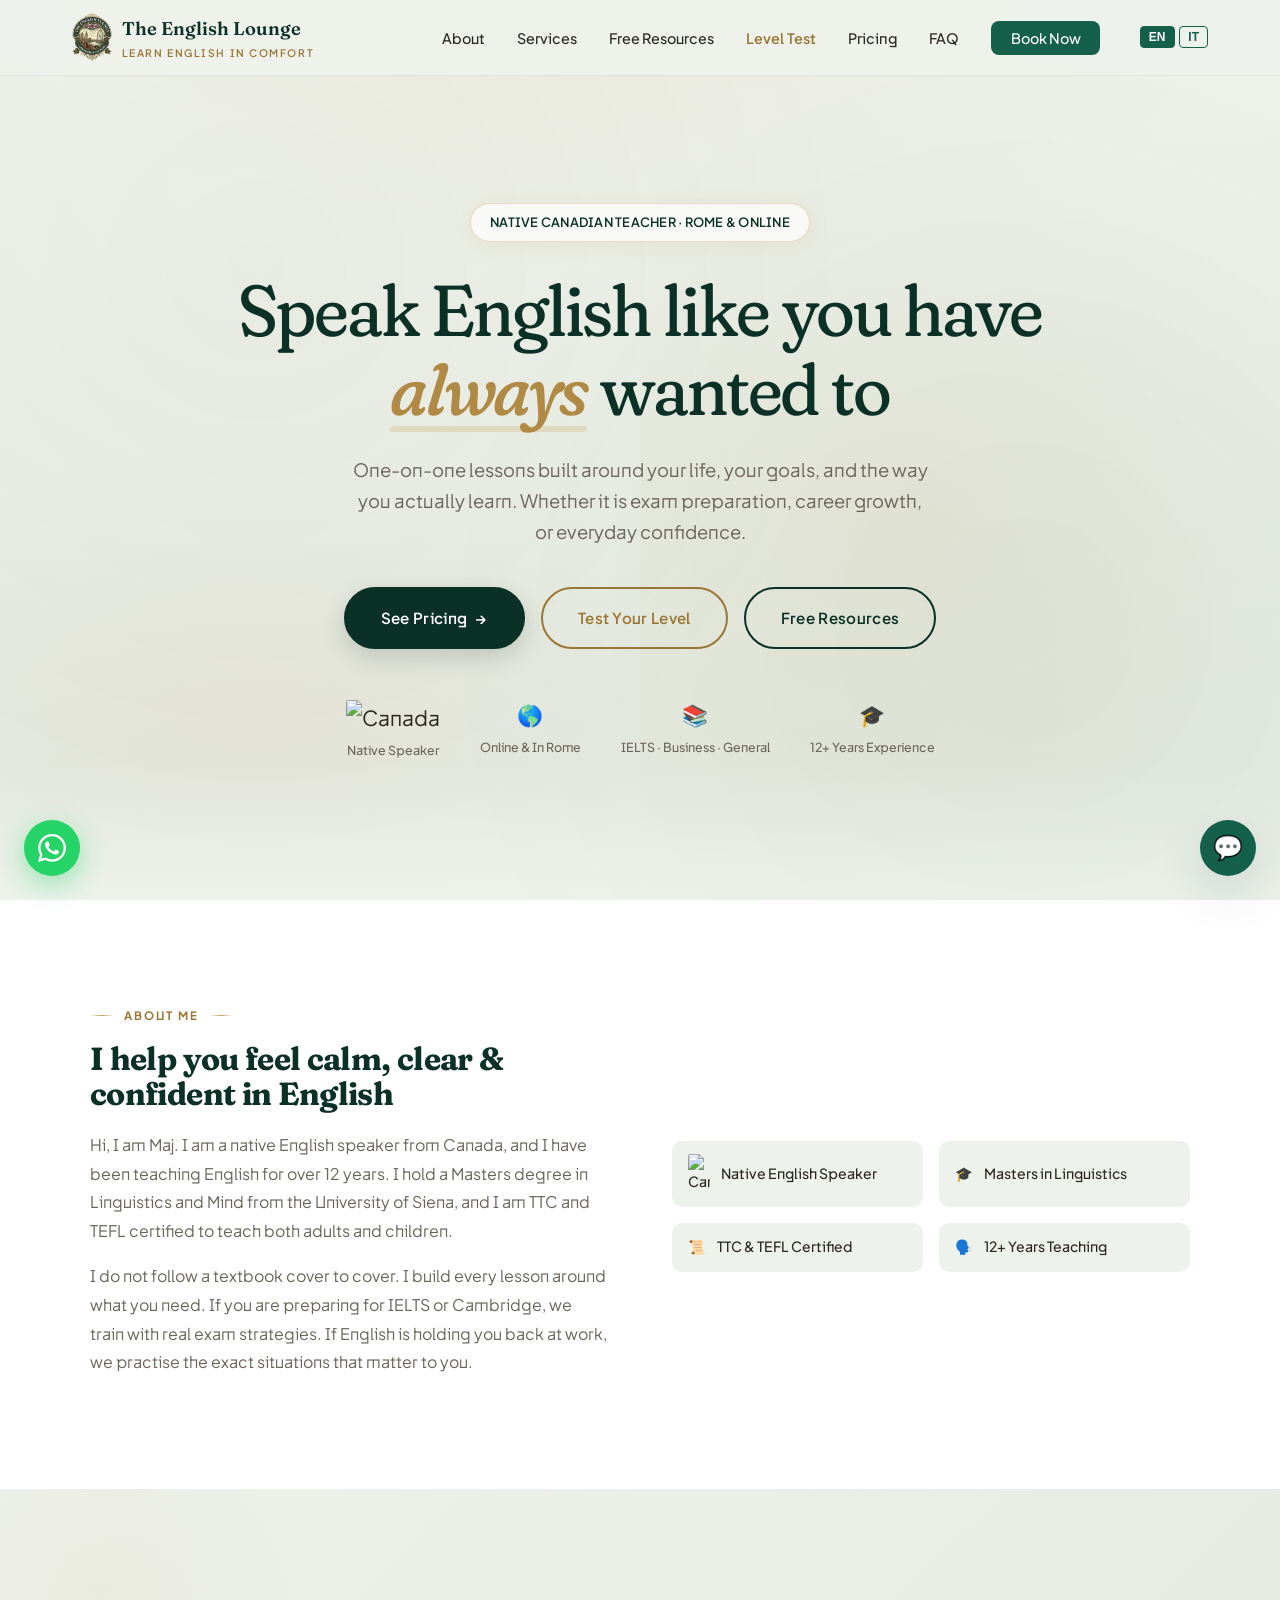
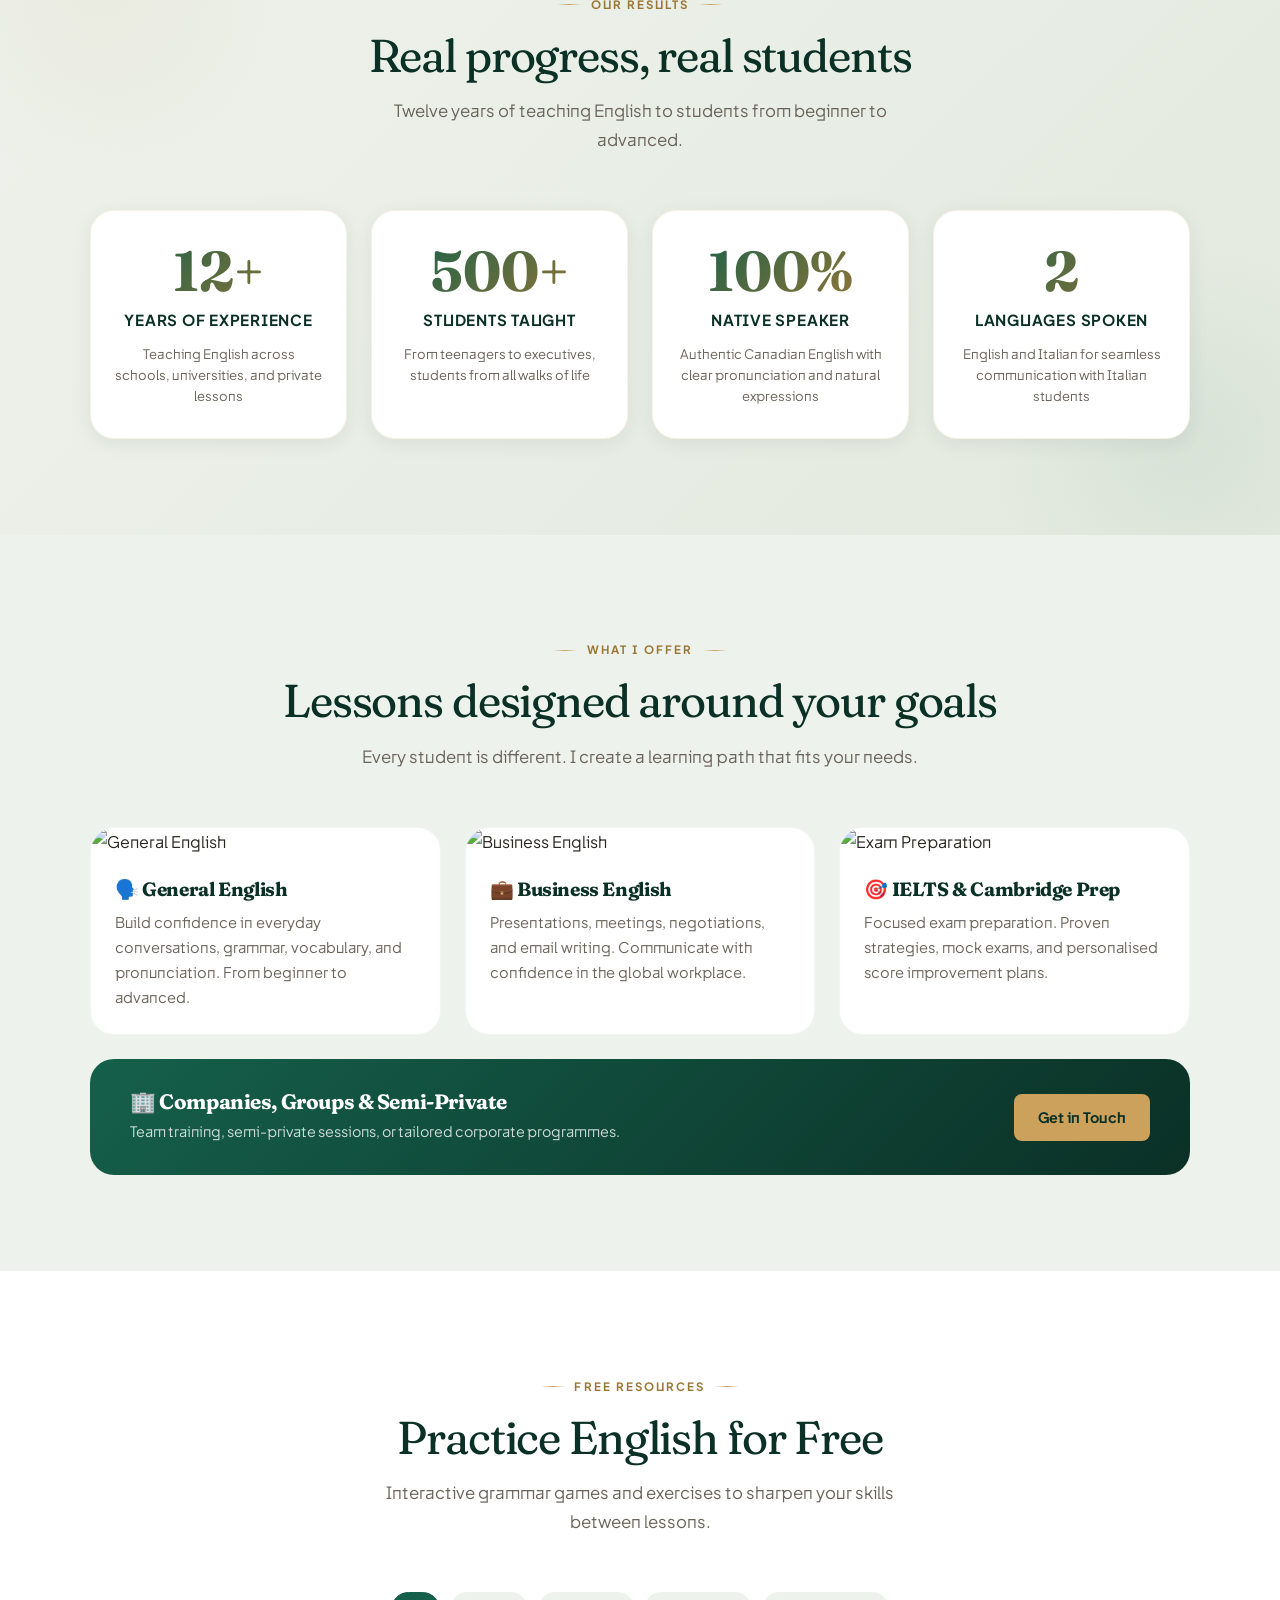
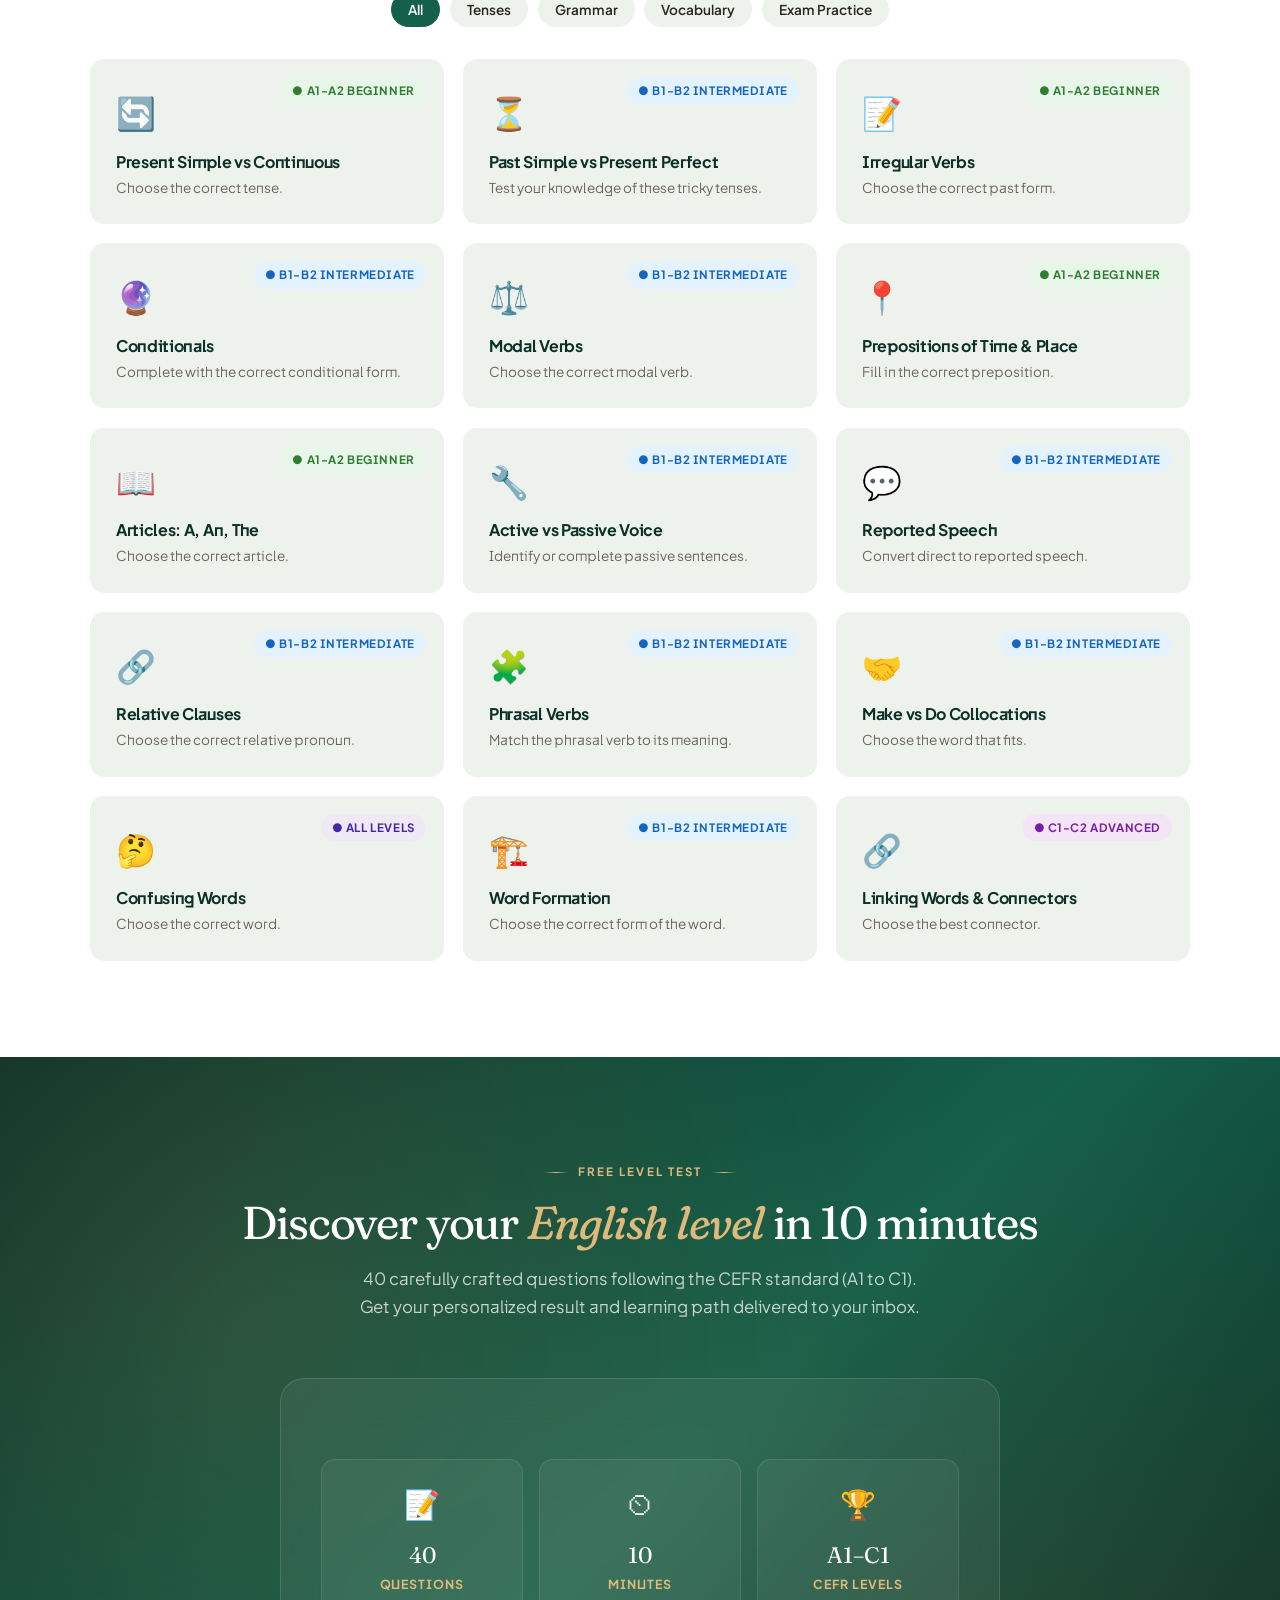
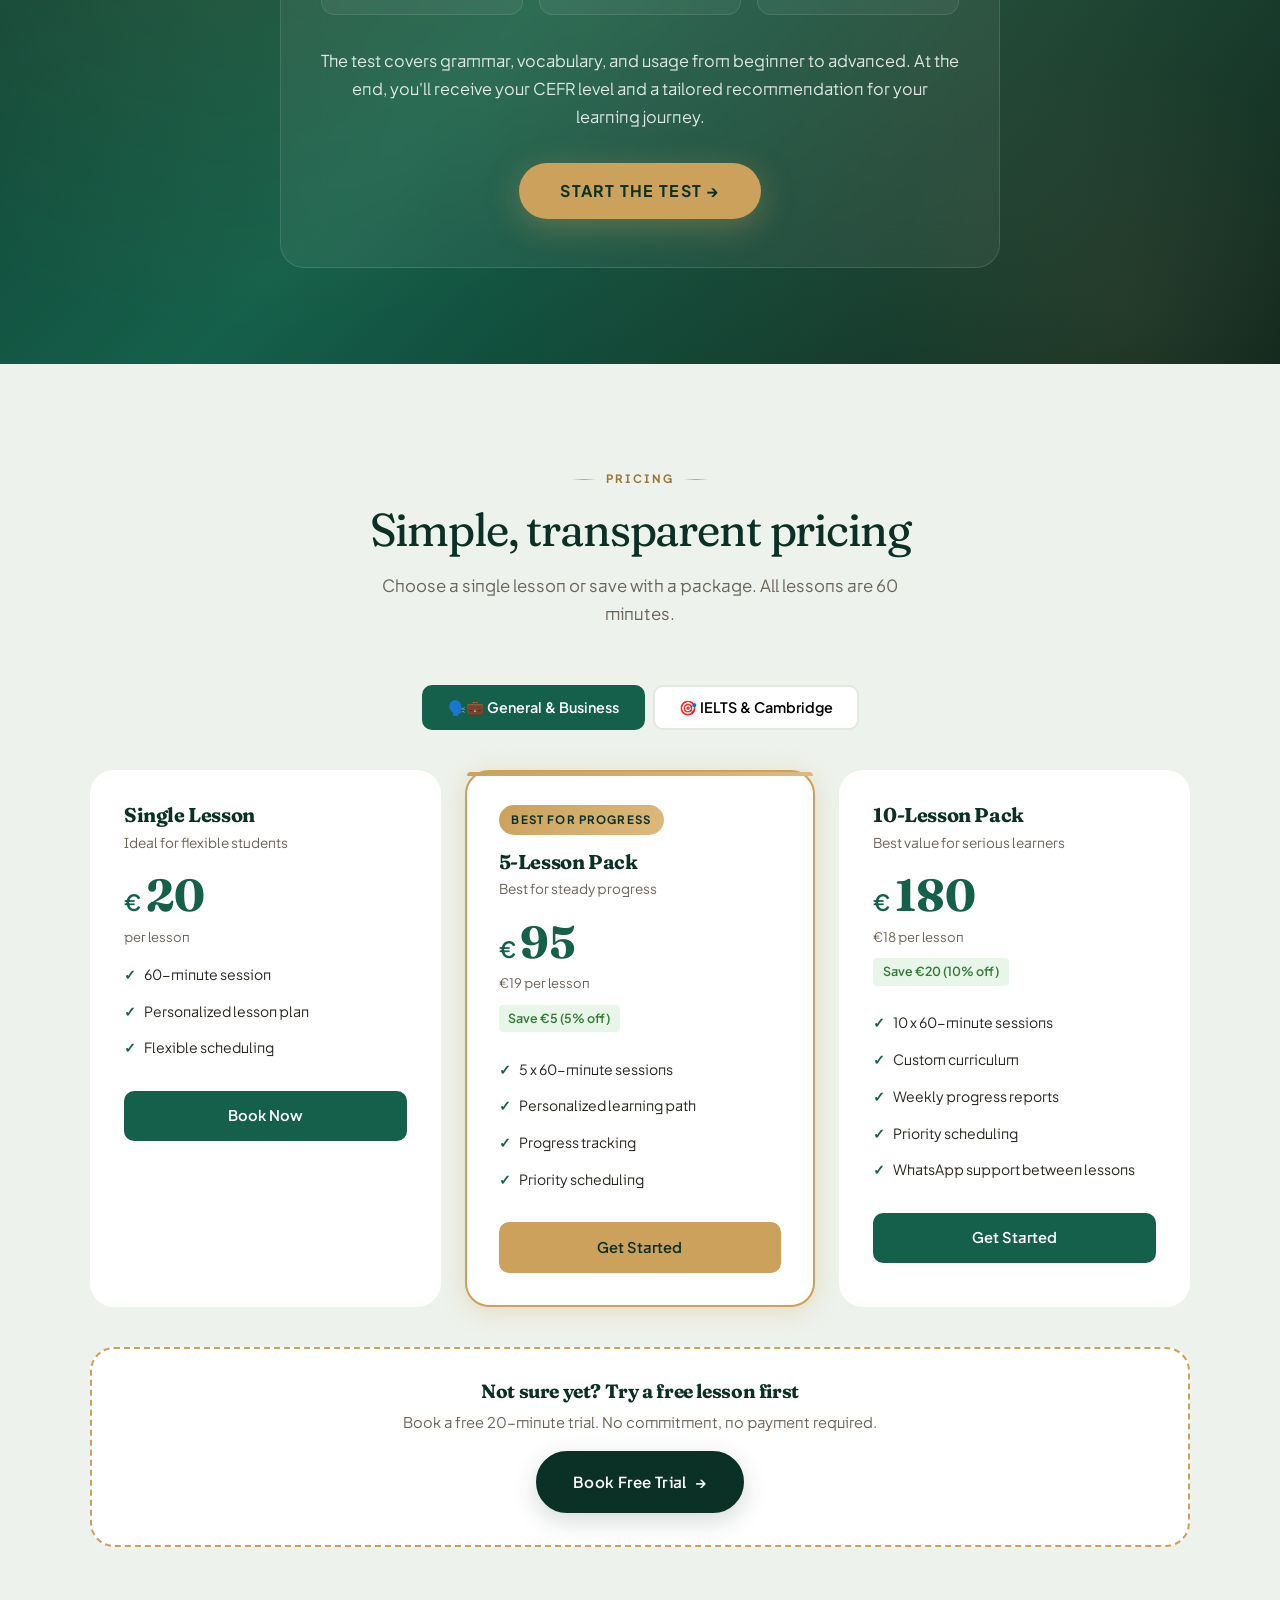
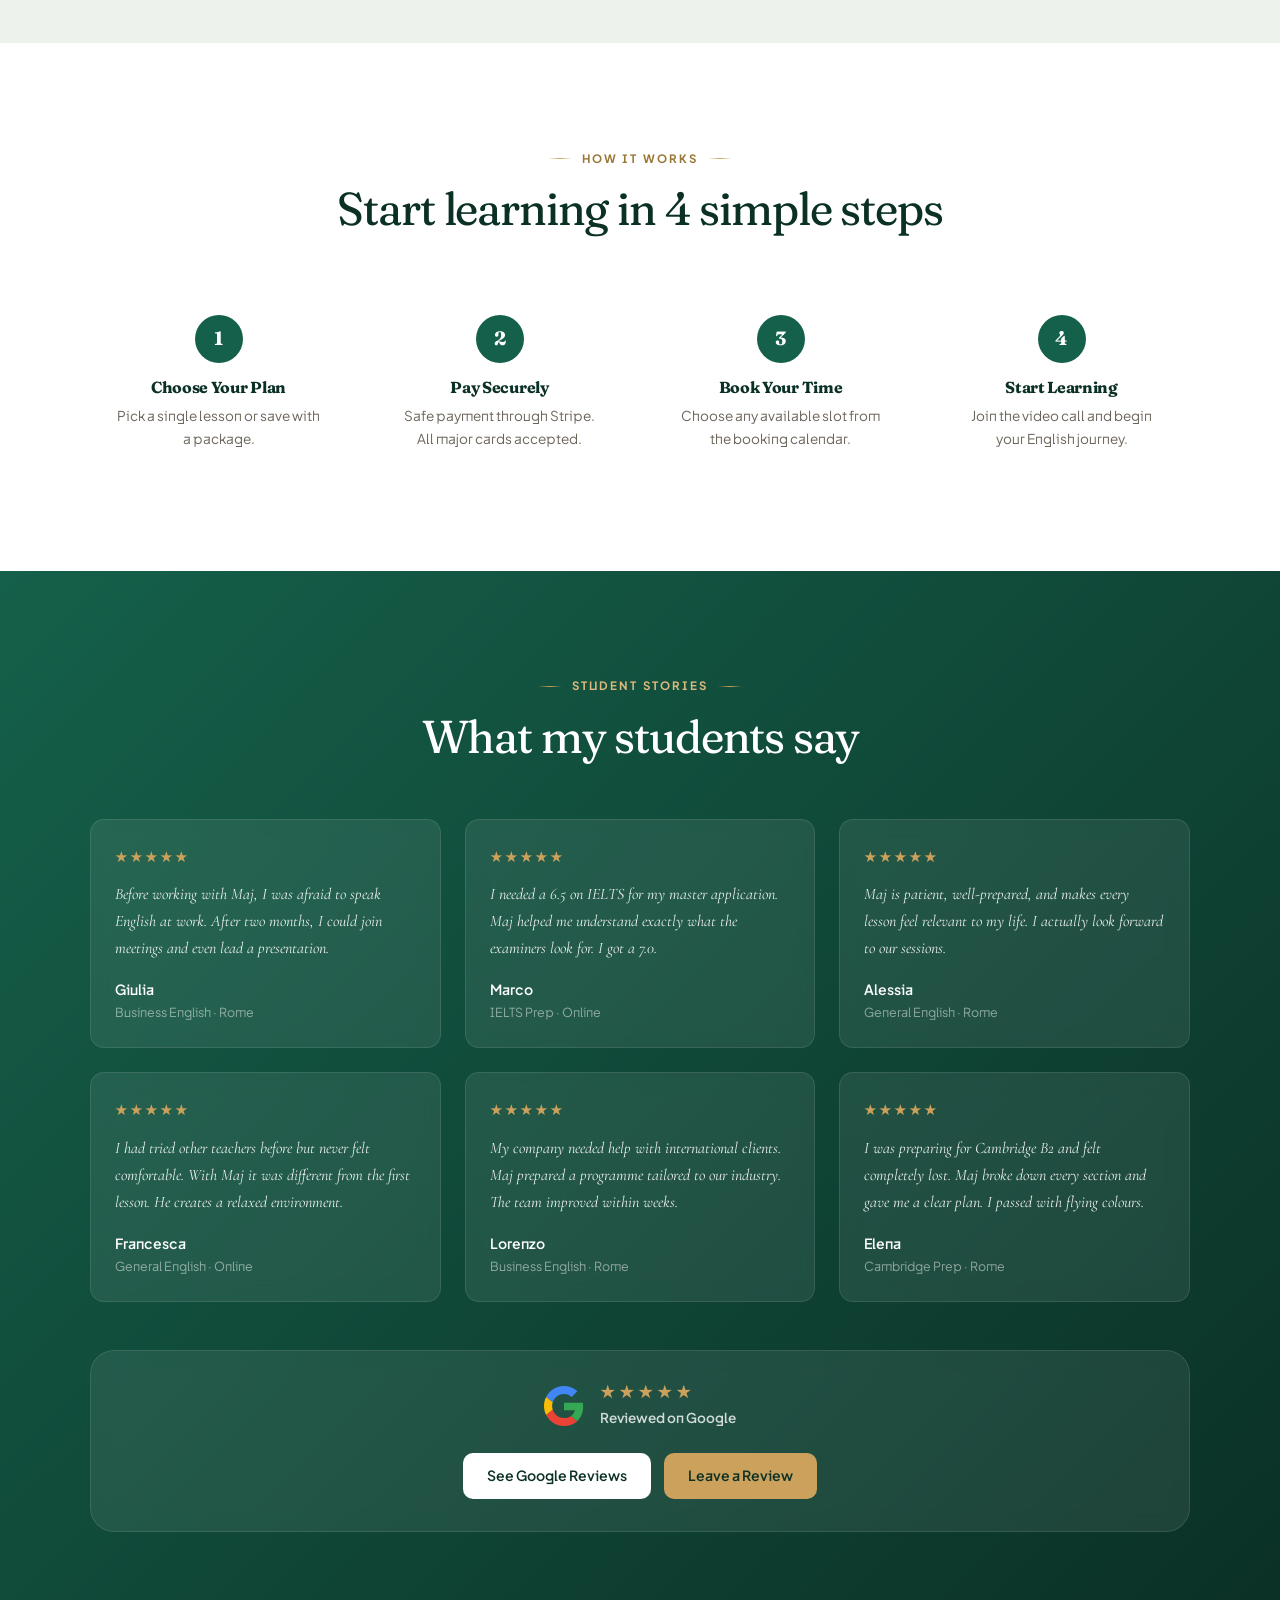
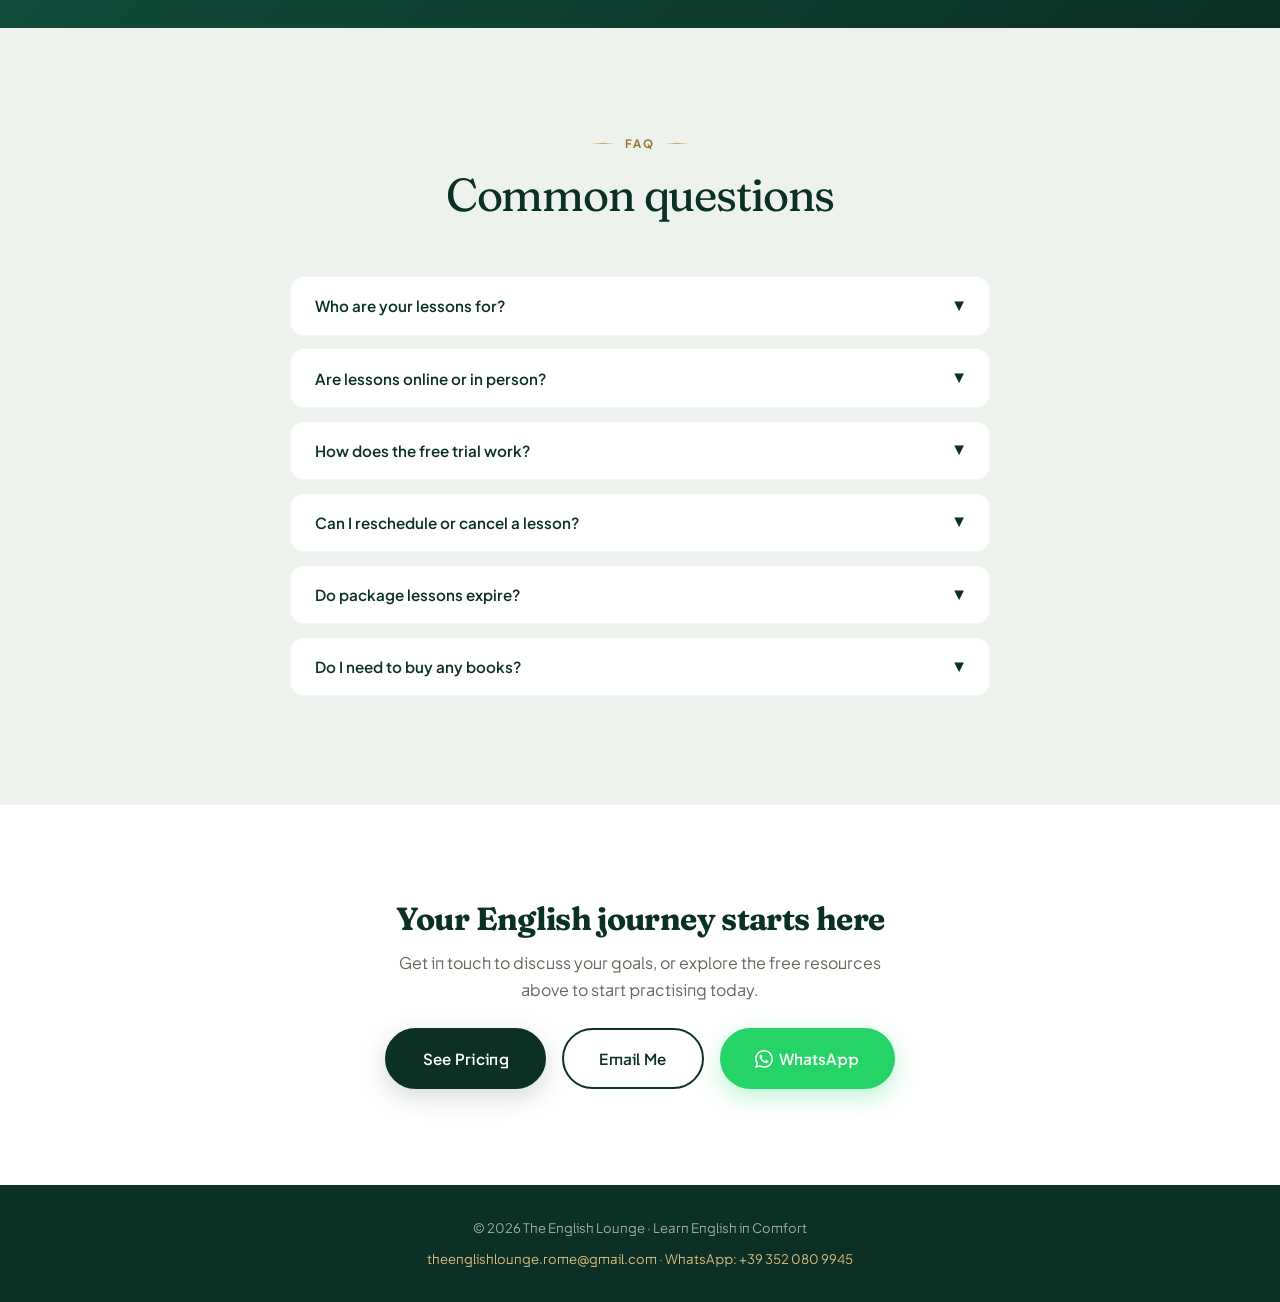
==== index.html @ d208bd77 "Apply soft sage backgrounds; remove palette preview Set page/section background neutrals to a pale e" ====
<!DOCTYPE html>
<html lang="en">
<head>
    <meta charset="UTF-8">
    <meta name="viewport" content="width=device-width, initial-scale=1.0">
    <title>The English Lounge | Learn English in Comfort</title>
    <meta name="description" content="Private English lessons in Rome & Online. Native Canadian teacher with 12+ years experience. General English, Business English, IELTS & Cambridge preparation.">
    <link rel="icon" type="image/png" sizes="32x32" href="favicon.png">
    <link rel="icon" type="image/x-icon" href="favicon.ico">
    <link rel="apple-touch-icon" sizes="180x180" href="favicon-180.png">
    <link href="https://fonts.googleapis.com/css2?family=Fraunces:ital,opsz,wght,SOFT,WONK@0,9..144,300..900,0..100,0..1;1,9..144,300..900,0..100,0..1&family=Plus+Jakarta+Sans:wght@300;400;500;600;700;800&family=Cormorant+Garamond:ital,wght@0,400;0,500;0,600;1,400;1,500&display=swap" rel="stylesheet">
    <style>
        :root {
            /* Primary: Modern Emerald Green */
            --forest: #15604A;
            --forest-deep: #0B3026;
            --forest-light: #1F7D60;
            --forest-shadow: #06231B;

            /* Accent: Warm Sand / Champagne Gold */
            --gold: #CBA15B;
            --gold-light: #DDBA7C;
            --gold-dark: #9A7635;
            --gold-rich: #B08A45;

            /* Secondary accent: Warm clay for soft highlights */
            --terra: #C2683F;
            --terra-deep: #A0512F;

            /* Soft sage backgrounds (pale eucalyptus, ties into emerald brand) */
            --cream: #EEF2EC;
            --cream-dark: #E3E9DF;
            --cream-rich: #CDD6C6;
            --paper-shadow: #15604A0F;

            /* Text colors */
            --text: #2A2620;
            --text-light: #6B645A;
            --text-muted: #948A7E;
            --white: #FFFFFF;
            --ink: #14110D;

            /* Refined shadows tuned for navy + wine */
            --shadow: 0 4px 20px rgba(11,48,38,0.07);
            --shadow-lg: 0 16px 48px rgba(11,48,38,0.13);
            --shadow-xl: 0 24px 64px rgba(11,48,38,0.20);
            --shadow-gold: 0 4px 24px rgba(203,161,91,0.30);
            --shadow-terra: 0 4px 24px rgba(194,104,63,0.22);

            /* Geometry */
            --radius-sm: 6px;
            --radius: 14px;
            --radius-lg: 24px;
            --radius-xl: 36px;
            --transition: all 0.35s cubic-bezier(0.4, 0, 0.2, 1);
            --transition-slow: all 0.65s cubic-bezier(0.4, 0, 0.2, 1);

            /* Fonts */
            --font-display: 'Fraunces', 'Cormorant Garamond', Georgia, serif;
            --font-body: 'Plus Jakarta Sans', -apple-system, sans-serif;
            --font-accent: 'Cormorant Garamond', Georgia, serif;
        }

        * { margin: 0; padding: 0; box-sizing: border-box; }
        html { scroll-behavior: smooth; }
        body {
            font-family: var(--font-body);
            color: var(--text);
            background: var(--cream);
            line-height: 1.7;
            overflow-x: hidden;
            font-feature-settings: "ss01" on, "ss02" on, "cv11" on;
        }
        h1, h2, h3, h4 {
            font-family: var(--font-display);
            color: var(--forest-deep);
            line-height: 1.1;
            font-variation-settings: "SOFT" 50, "WONK" 0;
            letter-spacing: -0.02em;
        }
        h1 { font-variation-settings: "SOFT" 100, "WONK" 1; }

        /* Subtle paper texture overlay for depth */
        body::before {
            content: ''; position: fixed; inset: 0; pointer-events: none; z-index: 1;
            background-image:
                radial-gradient(circle at 20% 30%, rgba(203,161,91,0.04) 0%, transparent 50%),
                radial-gradient(circle at 80% 70%, rgba(21,96,74,0.03) 0%, transparent 50%);
            mix-blend-mode: multiply;
        }

        /* ===== LANGUAGE SYSTEM ===== */
        /* Default: hide all Italian */
        [data-it] { display: none !important; }
        /* Italian mode: hide English, show Italian */
        body.lang-it [data-en] { display: none !important; }
        body.lang-it span[data-it] { display: inline !important; }
        body.lang-it div[data-it],
        body.lang-it p[data-it],
        body.lang-it h1[data-it],
        body.lang-it h2[data-it],
        body.lang-it h3[data-it],
        body.lang-it h4[data-it],
        body.lang-it li[data-it],
        body.lang-it blockquote[data-it] { display: block !important; }
        body.lang-it a[data-it],
        body.lang-it button[data-it] { display: inline-flex !important; }

        /* ===== NAVBAR ===== */
        .navbar {
            position: fixed; top: 0; width: 100%; z-index: 1000;
            background: rgba(238,242,236,0.92);
            backdrop-filter: blur(20px); -webkit-backdrop-filter: blur(20px);
            border-bottom: 1px solid rgba(21,96,74,0.08);
            transition: var(--transition);
        }
        .navbar.scrolled { box-shadow: 0 2px 20px rgba(0,0,0,0.06); }
        .nav-inner {
            max-width: 1200px; margin: 0 auto; padding: 0.8rem 2rem;
            display: flex; align-items: center; justify-content: space-between;
        }
        .nav-brand { display: flex; align-items: center; gap: 0.6rem; text-decoration: none; }
        .nav-brand img { height: 48px; width: auto; border-radius: 8px; }
        .nav-brand-text {
            font-family: var(--font-display); font-size: 1.15rem;
            font-weight: 600; color: var(--forest-deep);
        }
        .nav-brand-tagline {
            font-size: 0.65rem; color: var(--gold-dark);
            text-transform: uppercase; letter-spacing: 0.15em; font-weight: 600;
        }
        .nav-links { display: flex; gap: 2rem; list-style: none; align-items: center; }
        .nav-links a {
            text-decoration: none; color: var(--text); font-size: 0.9rem;
            font-weight: 500; transition: var(--transition); position: relative;
        }
        .nav-links a::after {
            content: ''; position: absolute; bottom: -4px; left: 0;
            width: 0; height: 2px; background: var(--gold); transition: var(--transition);
        }
        .nav-links a:hover::after { width: 100%; }
        .nav-links a:hover { color: var(--forest); }
        .nav-cta {
            background: var(--forest) !important; color: var(--white) !important;
            padding: 0.5rem 1.2rem; border-radius: 8px; font-weight: 600;
        }
        .nav-cta:hover { background: var(--forest-deep) !important; transform: translateY(-1px); }
        .nav-cta::after { display: none !important; }
        .lang-switch { display: flex; gap: 0.3rem; margin-left: 0.5rem; }
        .lang-btn {
            background: none; border: 1.5px solid var(--forest); color: var(--forest);
            padding: 0.2rem 0.5rem; border-radius: 4px; font-size: 0.75rem;
            font-weight: 600; cursor: pointer; transition: var(--transition);
        }
        .lang-btn.active { background: var(--forest); color: var(--white); }
        .hamburger {
            display: none; flex-direction: column; gap: 5px;
            cursor: pointer; background: none; border: none; padding: 5px;
        }
        .hamburger span { width: 24px; height: 2px; background: var(--forest-deep); transition: var(--transition); }

        /* ===== HERO ===== */
        .hero {
            min-height: 100vh; display: flex; align-items: center; justify-content: center;
            text-align: center; padding: 8rem 2rem 4rem; position: relative;
            background:
                radial-gradient(ellipse 80% 50% at 50% 0%, rgba(203,161,91,0.08), transparent 60%),
                radial-gradient(ellipse 60% 40% at 20% 80%, rgba(194,104,63,0.06), transparent 60%),
                linear-gradient(180deg, var(--cream) 0%, var(--cream-dark) 100%);
            overflow: hidden;
        }
        .hero::before {
            content: ''; position: absolute; top: -10%; right: -20%; width: 70%; height: 140%;
            background:
                radial-gradient(circle at 30% 50%, rgba(203,161,91,0.10) 0%, transparent 50%);
            pointer-events: none;
            animation: floatSlow 20s ease-in-out infinite;
        }
        .hero::after {
            content: ''; position: absolute; bottom: -2px; left: 0; right: 0; height: 140px;
            background: linear-gradient(to bottom, transparent, var(--cream));
            pointer-events: none;
        }
        @keyframes floatSlow {
            0%, 100% { transform: translate(0, 0) scale(1); }
            50% { transform: translate(-2%, 3%) scale(1.05); }
        }
        .hero-content { max-width: 880px; position: relative; z-index: 2; }
        .hero-badge {
            display: inline-flex; align-items: center; gap: 0.5rem;
            background: rgba(255,255,255,0.7);
            backdrop-filter: blur(10px); -webkit-backdrop-filter: blur(10px);
            border: 1px solid rgba(203,161,91,0.35);
            padding: 0.5rem 1.2rem; border-radius: 50px; font-size: 0.8rem;
            font-weight: 600; color: var(--forest-deep); margin-bottom: 1.8rem;
            letter-spacing: 0.02em; text-transform: uppercase;
            box-shadow: 0 4px 20px rgba(203,161,91,0.12);
            animation: fadeInDown 0.8s ease-out 0.1s both;
        }
        .hero h1 {
            font-size: clamp(2.4rem, 6vw, 4.5rem);
            margin-bottom: 1.5rem;
            font-weight: 400;
            letter-spacing: -0.03em;
            animation: fadeInUp 0.8s ease-out 0.2s both;
        }
        .hero h1 em {
            color: var(--gold-rich); font-style: italic;
            font-variation-settings: "SOFT" 100, "WONK" 1;
            font-weight: 500;
            position: relative; display: inline-block;
        }
        .hero h1 em::after {
            content: ''; position: absolute; bottom: -2px; left: 0; right: 0; height: 6px;
            background: rgba(203,161,91,0.25); border-radius: 4px; z-index: -1;
            transform: skewX(-12deg);
        }
        .hero p {
            font-size: 1.15rem; color: var(--text-light); max-width: 580px;
            margin: 0 auto 2.5rem; line-height: 1.7; font-weight: 400;
            animation: fadeInUp 0.8s ease-out 0.3s both;
        }
        .hero-buttons {
            display: flex; gap: 1rem; justify-content: center; flex-wrap: wrap;
            animation: fadeInUp 0.8s ease-out 0.4s both;
        }
        .btn-primary {
            background: var(--forest-deep); color: var(--white);
            padding: 1rem 2.2rem; border-radius: 50px;
            text-decoration: none; font-weight: 600;
            font-size: 0.95rem; transition: var(--transition);
            display: inline-flex; align-items: center; gap: 0.5rem;
            border: 2px solid var(--forest-deep);
            box-shadow: 0 8px 24px rgba(11,48,38,0.18);
            letter-spacing: 0.02em;
        }
        .btn-primary:hover {
            background: var(--forest); border-color: var(--forest);
            transform: translateY(-3px); box-shadow: 0 14px 36px rgba(11,48,38,0.28);
        }
        .btn-secondary {
            background: transparent; color: var(--forest-deep);
            padding: 1rem 2.2rem; border-radius: 50px;
            text-decoration: none; font-weight: 600;
            font-size: 0.95rem; border: 2px solid var(--forest-deep);
            transition: var(--transition);
            letter-spacing: 0.02em;
        }
        .btn-secondary:hover {
            background: var(--forest-deep); color: var(--white);
            transform: translateY(-3px);
        }
        .btn-whatsapp {
            background: #25D366; color: var(--white);
            padding: 1rem 2.2rem; border-radius: 50px;
            text-decoration: none; font-weight: 600;
            font-size: 0.95rem; transition: var(--transition);
            display: inline-flex; align-items: center; gap: 0.4rem;
            box-shadow: 0 8px 24px rgba(37,211,102,0.3);
        }
        .btn-whatsapp:hover { background: #1FA855; transform: translateY(-3px); }
        .wa-fab {
            position: fixed; bottom: 1.5rem; left: 1.5rem; width: 56px; height: 56px;
            background: #25D366; color: white; border-radius: 50%; border: none;
            font-size: 1.6rem; cursor: pointer; z-index: 999;
            box-shadow: 0 8px 28px rgba(37,211,102,0.45);
            display: flex; align-items: center; justify-content: center;
            transition: var(--transition); text-decoration: none;
        }
        .wa-fab:hover { background: #1FA855; transform: scale(1.08); }
        .btn-secondary:hover { background: var(--forest); color: var(--white); transform: translateY(-2px); }
        .hero-stats {
            display: flex; justify-content: center; gap: 2.5rem; margin-top: 3rem;
            animation: fadeInUp 0.8s ease-out 0.5s both;
        }
        .hero-stat { text-align: center; }
        .hero-stat-icon { font-size: 1.3rem; margin-bottom: 0.3rem; }
        .hero-stat-label { font-size: 0.78rem; color: var(--text-light); font-weight: 500; }

        /* ===== SECTIONS ===== */
        section { padding: 6rem 2rem; position: relative; }
        .section-inner { max-width: 1100px; margin: 0 auto; position: relative; z-index: 2; }
        .section-header { text-align: center; margin-bottom: 3.5rem; }
        .section-header h2 {
            font-size: clamp(2rem, 3.6vw, 3rem); margin-bottom: 1rem;
            font-weight: 400; letter-spacing: -0.025em;
        }
        .section-header p {
            color: var(--text-light); font-size: 1.05rem; max-width: 580px; margin: 0 auto;
            line-height: 1.7;
        }
        .section-label {
            display: inline-flex; align-items: center; gap: 0.6rem;
            font-size: 0.72rem; text-transform: uppercase;
            letter-spacing: 0.18em; color: var(--gold-dark); font-weight: 700;
            margin-bottom: 1rem;
        }
        .section-label::before, .section-label::after {
            content: ''; width: 24px; height: 1px;
            background: linear-gradient(90deg, transparent, var(--gold), transparent);
        }
        .section-header h2 em {
            color: var(--gold-rich); font-style: italic;
            font-variation-settings: "SOFT" 100, "WONK" 1;
        }

        /* ===== ABOUT ===== */
        .about { background: var(--white); }
        .about-grid { display: grid; grid-template-columns: 1fr 1fr; gap: 4rem; align-items: center; }
        .about-text h2 { font-size: 2rem; margin-bottom: 1.2rem; }
        .about-text p { margin-bottom: 1rem; color: var(--text-light); line-height: 1.8; }
        .about-credentials { display: grid; grid-template-columns: 1fr 1fr; gap: 1rem; margin-top: 1.5rem; }
        .credential {
            display: flex; align-items: center; gap: 0.7rem;
            padding: 0.8rem 1rem; background: var(--cream); border-radius: 10px;
            font-size: 0.88rem; font-weight: 500;
        }

        /* ===== RESULTS ===== */
        .results { background: linear-gradient(135deg, var(--cream) 0%, var(--cream-dark) 100%); position: relative; overflow: hidden; }
        .results::before {
            content: ''; position: absolute; top: -100px; left: -100px;
            width: 400px; height: 400px; border-radius: 50%;
            background: radial-gradient(circle, rgba(203,161,91,0.08) 0%, transparent 70%);
            pointer-events: none;
        }
        .results::after {
            content: ''; position: absolute; bottom: -100px; right: -100px;
            width: 400px; height: 400px; border-radius: 50%;
            background: radial-gradient(circle, rgba(21,96,74,0.06) 0%, transparent 70%);
            pointer-events: none;
        }
        .results-grid {
            display: grid; grid-template-columns: repeat(4, 1fr); gap: 1.5rem;
            position: relative; z-index: 2;
        }
        .result-card {
            background: var(--white); padding: 2rem 1.5rem; border-radius: var(--radius-lg);
            text-align: center; box-shadow: var(--shadow); transition: var(--transition);
            border: 1px solid rgba(203,161,91,0.15); position: relative; overflow: hidden;
        }
        .result-card:hover {
            transform: translateY(-6px); box-shadow: var(--shadow-lg);
            border-color: var(--gold);
        }
        .result-card::before {
            content: ''; position: absolute; top: 0; left: 0; right: 0; height: 3px;
            background: linear-gradient(90deg, var(--gold), var(--forest));
            transform: scaleX(0); transition: var(--transition); transform-origin: left;
        }
        .result-card:hover::before { transform: scaleX(1); }
        .result-number {
            font-family: var(--font-display); font-size: 3.5rem; font-weight: 700;
            color: var(--forest); line-height: 1; margin-bottom: 0.5rem;
            background: linear-gradient(135deg, var(--forest) 0%, var(--gold-dark) 100%);
            -webkit-background-clip: text; background-clip: text;
            -webkit-text-fill-color: transparent;
        }
        .result-label {
            font-size: 0.95rem; font-weight: 700; color: var(--forest-deep);
            margin-bottom: 0.6rem; text-transform: uppercase; letter-spacing: 0.05em;
        }
        .result-desc {
            font-size: 0.82rem; color: var(--text-light); line-height: 1.6;
        }

        /* ===== SERVICES ===== */
        .services { background: var(--cream); }
        .services-grid { display: grid; grid-template-columns: repeat(3, 1fr); gap: 1.5rem; }
        .service-card {
            background: var(--white); border-radius: var(--radius-lg); overflow: hidden;
            transition: var(--transition); border: 1px solid rgba(21,96,74,0.06);
        }
        .service-card:hover { transform: translateY(-4px); box-shadow: var(--shadow-lg); }
        .service-img { width: 100%; height: 180px; object-fit: cover; }
        .service-body { padding: 1.5rem; }
        .service-body h3 { font-size: 1.2rem; margin-bottom: 0.6rem; }
        .service-body p { color: var(--text-light); font-size: 0.92rem; line-height: 1.7; }
        .corporate-banner {
            margin-top: 1.5rem;
            background: linear-gradient(135deg, var(--forest) 0%, var(--forest-deep) 100%);
            border-radius: var(--radius-lg); padding: 2rem 2.5rem; color: var(--white);
            display: flex; align-items: center; justify-content: space-between; gap: 2rem;
        }
        .corporate-banner h3 { color: var(--white); font-size: 1.3rem; margin-bottom: 0.3rem; }
        .corporate-banner p { color: rgba(255,255,255,0.8); font-size: 0.9rem; }
        .btn-gold {
            background: var(--gold); color: var(--forest-deep); padding: 0.7rem 1.5rem;
            border-radius: 8px; text-decoration: none; font-weight: 700;
            font-size: 0.9rem; white-space: nowrap; transition: var(--transition);
        }
        .btn-gold:hover { background: var(--gold-light); transform: translateY(-2px); }

        /* ===== FREE RESOURCES ===== */
        .resources { background: var(--white); }
        .resources-categories { display: flex; flex-wrap: wrap; gap: 0.6rem; justify-content: center; margin-bottom: 2rem; }
        .cat-btn {
            background: var(--cream); border: 1.5px solid transparent; padding: 0.5rem 1rem;
            border-radius: 50px; font-size: 0.85rem; font-weight: 600; cursor: pointer;
            transition: var(--transition); color: var(--text); font-family: var(--font-body);
        }
        .cat-btn.active, .cat-btn:hover { background: var(--forest); color: var(--white); border-color: var(--forest); }
        .games-grid { display: grid; grid-template-columns: repeat(auto-fill, minmax(280px, 1fr)); gap: 1.2rem; }
        .game-card {
            background: var(--cream); border-radius: var(--radius); padding: 1.5rem;
            cursor: pointer; transition: var(--transition); border: 2px solid transparent;
            position: relative; overflow: hidden;
        }
        .game-card:hover { border-color: var(--gold); transform: translateY(-3px); box-shadow: var(--shadow-gold); }
        .game-card-level {
            position: absolute; top: 1rem; right: 1rem; font-size: 0.72rem;
            font-weight: 700; text-transform: uppercase; letter-spacing: 0.05em;
            padding: 0.25rem 0.7rem; border-radius: 50px;
            display: flex; align-items: center; gap: 0.3rem;
        }
        .level-a1a2 { background: #E8F5E9; color: #2E7D32; }
        .level-b1b2 { background: #E3F2FD; color: #1565C0; }
        .level-c1c2 { background: #F3E5F5; color: #7B1FA2; }
        .level-all { background: #EEE9F5; color: #4527A0; }
        .game-card-icon { font-size: 2rem; margin-bottom: 0.8rem; }
        .game-card h4 {
            font-family: var(--font-body); font-size: 1rem;
            font-weight: 700; margin-bottom: 0.4rem; color: var(--forest-deep);
        }
        .game-card p { font-size: 0.85rem; color: var(--text-light); line-height: 1.6; }

        /* Game Modal */
        .game-modal-overlay {
            display: none; position: fixed; inset: 0; background: rgba(0,0,0,0.6);
            z-index: 2000; justify-content: center; align-items: center; padding: 1rem;
            backdrop-filter: blur(4px);
        }
        .game-modal-overlay.active { display: flex; }
        .game-modal {
            background: var(--white); border-radius: var(--radius-lg); width: 100%;
            max-width: 650px; max-height: 90vh; overflow-y: auto; padding: 2rem;
            position: relative; animation: modalIn 0.3s ease-out;
        }
        @keyframes modalIn {
            from { opacity: 0; transform: scale(0.95) translateY(10px); }
            to { opacity: 1; transform: scale(1) translateY(0); }
        }
        .game-modal-close {
            position: absolute; top: 1rem; right: 1rem; background: var(--cream);
            border: none; width: 36px; height: 36px; border-radius: 50%;
            font-size: 1.2rem; cursor: pointer; display: flex;
            align-items: center; justify-content: center;
        }
        .game-modal h3 { font-size: 1.4rem; margin-bottom: 0.5rem; }
        .game-instructions {
            color: var(--text-light); font-size: 0.9rem; margin-bottom: 1.5rem;
            padding-bottom: 1rem; border-bottom: 1px solid var(--cream-dark);
        }
        .game-question { background: var(--cream); border-radius: var(--radius); padding: 1.5rem; margin-bottom: 1rem; }
        .game-question p { font-size: 1.05rem; font-weight: 600; margin-bottom: 1rem; color: var(--forest-deep); }
        .game-options { display: grid; grid-template-columns: 1fr 1fr; gap: 0.6rem; }
        .game-option {
            background: var(--white); border: 2px solid var(--cream-dark); padding: 0.7rem 1rem;
            border-radius: 8px; cursor: pointer; font-size: 0.92rem; font-weight: 500;
            transition: var(--transition); text-align: center; font-family: var(--font-body);
        }
        .game-option:hover { border-color: var(--gold); }
        .game-option.correct { background: #E8F5E9; border-color: #4CAF50; color: #2E7D32; }
        .game-option.wrong { background: #FFEBEE; border-color: #EF5350; color: #C62828; }
        .game-score { text-align: center; padding: 2rem; }
        .game-score .score-number { font-size: 3rem; font-weight: 700; color: var(--forest); font-family: var(--font-display); }
        .game-btn {
            background: var(--forest); color: var(--white); border: none; padding: 0.7rem 1.5rem;
            border-radius: 8px; font-weight: 600; cursor: pointer; font-size: 0.9rem;
            transition: var(--transition); font-family: var(--font-body); margin-top: 1rem;
        }
        .game-btn:hover { background: var(--forest-deep); }
        .game-progress { display: flex; gap: 4px; margin-bottom: 1.5rem; }
        .game-progress-dot { flex: 1; height: 4px; border-radius: 2px; background: var(--cream-dark); transition: var(--transition); }
        .game-progress-dot.done { background: var(--forest); }
        .game-progress-dot.current { background: var(--gold); }

        /* ===== ENTRY TEST (LEVEL ASSESSMENT) ===== */
        .entry-test {
            background: linear-gradient(135deg, var(--forest-deep) 0%, var(--forest) 50%, var(--forest-shadow) 100%);
            color: var(--white);
            position: relative;
            overflow: hidden;
        }
        .entry-test::before {
            content: ''; position: absolute; inset: 0; pointer-events: none;
            background:
                radial-gradient(circle at 20% 30%, rgba(203,161,91,0.15) 0%, transparent 50%),
                radial-gradient(circle at 80% 70%, rgba(194,104,63,0.12) 0%, transparent 50%);
        }
        .entry-test::after {
            content: ''; position: absolute; bottom: -200px; right: -100px;
            width: 500px; height: 500px; border-radius: 50%;
            background: radial-gradient(circle, rgba(203,161,91,0.08), transparent 70%);
            pointer-events: none;
        }
        .entry-test .section-label { color: var(--gold-light); }
        .entry-test .section-label::before, .entry-test .section-label::after {
            background: linear-gradient(90deg, transparent, var(--gold-light), transparent);
        }
        .entry-test .section-header h2 { color: var(--white); }
        .entry-test .section-header h2 em { color: var(--gold-light); }
        .entry-test .section-header p { color: rgba(255,255,255,0.75); }

        .test-intro-card {
            max-width: 720px; margin: 0 auto;
            background: rgba(255,255,255,0.06);
            backdrop-filter: blur(20px); -webkit-backdrop-filter: blur(20px);
            border: 1px solid rgba(255,255,255,0.12);
            border-radius: var(--radius-lg);
            padding: 3rem 2.5rem; text-align: center;
            position: relative;
        }
        .test-features {
            display: grid; grid-template-columns: repeat(3, 1fr);
            gap: 1rem; margin: 2rem 0;
        }
        .test-feature {
            padding: 1.2rem 0.8rem;
            background: rgba(255,255,255,0.05);
            border: 1px solid rgba(255,255,255,0.1);
            border-radius: var(--radius);
            transition: var(--transition);
        }
        .test-feature:hover {
            background: rgba(203,161,91,0.1);
            border-color: rgba(203,161,91,0.3);
            transform: translateY(-3px);
        }
        .test-feature-icon {
            font-size: 1.8rem; margin-bottom: 0.5rem; display: block;
        }
        .test-feature-label {
            font-size: 0.78rem; color: var(--gold-light);
            text-transform: uppercase; letter-spacing: 0.08em;
            font-weight: 700;
        }
        .test-feature-value {
            font-family: var(--font-display); font-size: 1.4rem;
            color: var(--white); margin-top: 0.2rem;
        }
        .btn-start-test {
            background: var(--gold); color: var(--forest-deep);
            padding: 1.1rem 2.6rem; border: none; border-radius: 50px;
            font-weight: 700; font-size: 1rem; cursor: pointer;
            text-transform: uppercase; letter-spacing: 0.08em;
            box-shadow: 0 8px 32px rgba(203,161,91,0.35);
            transition: var(--transition);
            font-family: var(--font-body);
        }
        .btn-start-test:hover {
            background: var(--gold-light); transform: translateY(-3px) scale(1.02);
            box-shadow: 0 12px 40px rgba(203,161,91,0.5);
        }

        /* Test Modal */
        .test-modal {
            display: none; position: fixed; inset: 0; z-index: 10000;
            background: rgba(11,48,38,0.96);
            backdrop-filter: blur(10px); -webkit-backdrop-filter: blur(10px);
            overflow-y: auto;
            animation: fadeIn 0.3s ease-out;
        }
        .test-modal.open { display: block; }
        .test-modal-inner {
            max-width: 720px; margin: 2rem auto;
            background: var(--cream);
            border-radius: var(--radius-lg);
            padding: 2.5rem;
            position: relative;
            min-height: calc(100vh - 4rem);
            display: flex; flex-direction: column;
        }
        .test-close {
            position: absolute; top: 1rem; right: 1rem;
            width: 40px; height: 40px; border-radius: 50%;
            background: var(--cream-dark); border: none; cursor: pointer;
            font-size: 1.2rem; color: var(--forest-deep);
            display: flex; align-items: center; justify-content: center;
            transition: var(--transition);
        }
        .test-close:hover { background: var(--gold); transform: rotate(90deg); }
        .test-progress {
            margin-bottom: 2rem;
        }
        .test-progress-bar {
            height: 6px; background: var(--cream-dark);
            border-radius: 3px; overflow: hidden;
        }
        .test-progress-fill {
            height: 100%;
            background: linear-gradient(90deg, var(--gold), var(--terra));
            border-radius: 3px;
            transition: width 0.4s cubic-bezier(0.4, 0, 0.2, 1);
            width: 0%;
        }
        .test-progress-text {
            display: flex; justify-content: space-between;
            font-size: 0.82rem; color: var(--text-light);
            margin-top: 0.6rem; font-weight: 600;
        }
        .test-level-indicator {
            font-family: var(--font-accent);
            color: var(--gold-dark);
            font-style: italic;
        }
        .test-question {
            flex: 1;
        }
        .test-question-text {
            font-family: var(--font-display);
            font-size: clamp(1.3rem, 2.4vw, 1.8rem);
            color: var(--forest-deep); margin-bottom: 1.8rem;
            line-height: 1.4; font-weight: 500;
            letter-spacing: -0.015em;
        }
        .test-question-text .blank {
            display: inline-block; min-width: 60px;
            border-bottom: 3px solid var(--gold);
            padding: 0 0.4rem;
        }
        .test-options {
            display: flex; flex-direction: column; gap: 0.8rem;
        }
        .test-option {
            padding: 1rem 1.4rem;
            background: var(--white);
            border: 2px solid var(--cream-dark);
            border-radius: var(--radius);
            cursor: pointer;
            transition: var(--transition);
            font-size: 1rem; color: var(--text);
            text-align: left;
            font-family: var(--font-body); font-weight: 500;
            display: flex; align-items: center; gap: 0.8rem;
        }
        .test-option .opt-letter {
            display: inline-flex; align-items: center; justify-content: center;
            width: 28px; height: 28px; border-radius: 50%;
            background: var(--cream-dark);
            color: var(--forest-deep);
            font-weight: 700; font-size: 0.85rem;
            flex-shrink: 0; transition: var(--transition);
        }
        .test-option:hover {
            border-color: var(--gold);
            transform: translateX(4px);
            box-shadow: var(--shadow);
        }
        .test-option:hover .opt-letter {
            background: var(--gold); color: var(--white);
        }
        .test-option.selected {
            border-color: var(--forest);
            background: var(--forest);
            color: var(--white);
        }
        .test-option.selected .opt-letter {
            background: var(--gold); color: var(--forest-deep);
        }

        /* Lead capture form */
        .lead-capture {
            text-align: center;
        }
        .lead-capture h3 {
            font-size: clamp(1.6rem, 3vw, 2.2rem);
            margin-bottom: 1rem;
            color: var(--forest-deep);
        }
        .lead-capture p {
            color: var(--text-light); margin-bottom: 2rem;
            font-size: 1.02rem;
        }
        .lead-form {
            display: flex; flex-direction: column; gap: 1rem;
            max-width: 440px; margin: 0 auto;
        }
        .lead-form input, .lead-form select {
            padding: 1rem 1.2rem;
            border: 2px solid var(--cream-dark);
            border-radius: var(--radius);
            font-size: 1rem;
            font-family: var(--font-body);
            background: var(--white);
            color: var(--text);
            transition: var(--transition);
        }
        .lead-form input:focus, .lead-form select:focus {
            outline: none; border-color: var(--gold);
            box-shadow: 0 0 0 4px rgba(203,161,91,0.15);
        }
        .lead-checkbox {
            display: flex; align-items: flex-start; gap: 0.6rem;
            font-size: 0.82rem; color: var(--text-light);
            text-align: left;
        }
        .lead-checkbox input { width: auto; }
        .btn-submit-lead {
            background: var(--forest-deep); color: var(--white);
            padding: 1.1rem 2rem; border: none; border-radius: 50px;
            font-weight: 700; font-size: 1rem; cursor: pointer;
            font-family: var(--font-body); margin-top: 0.5rem;
            transition: var(--transition);
            box-shadow: 0 8px 28px rgba(11,48,38,0.25);
        }
        .btn-submit-lead:hover {
            background: var(--forest); transform: translateY(-2px);
            box-shadow: 0 12px 36px rgba(11,48,38,0.35);
        }
        .btn-submit-lead:disabled {
            opacity: 0.6; cursor: not-allowed;
        }

        /* Test Results */
        .test-result {
            text-align: center; padding: 1rem 0;
        }
        .result-level-badge {
            display: inline-block;
            font-family: var(--font-display);
            font-size: clamp(4rem, 10vw, 7rem);
            color: var(--gold-rich); line-height: 1;
            font-weight: 600;
            letter-spacing: -0.04em;
            margin: 1rem 0;
            position: relative;
            font-variation-settings: "SOFT" 100, "WONK" 1;
        }
        .result-level-badge::after {
            content: ''; position: absolute;
            bottom: -8px; left: 10%; right: 10%; height: 4px;
            background: linear-gradient(90deg, transparent, var(--gold), transparent);
        }
        .result-cefr {
            font-size: 0.85rem; text-transform: uppercase;
            letter-spacing: 0.15em; color: var(--gold-dark);
            font-weight: 700;
        }
        .result-title {
            font-family: var(--font-display);
            font-size: clamp(1.6rem, 3vw, 2.2rem);
            color: var(--forest-deep);
            margin-bottom: 1rem;
            font-weight: 500;
        }
        .result-description {
            color: var(--text); font-size: 1.05rem;
            max-width: 480px; margin: 0 auto 1.5rem;
            line-height: 1.7;
        }
        .result-score-row {
            display: flex; justify-content: center; gap: 1.5rem;
            flex-wrap: wrap; margin: 2rem 0;
        }
        .result-stat {
            background: var(--cream-dark);
            padding: 1rem 1.5rem; border-radius: var(--radius);
            min-width: 120px;
        }
        .result-stat-value {
            font-family: var(--font-display);
            font-size: 2rem; color: var(--forest-deep); font-weight: 600;
        }
        .result-stat-label {
            font-size: 0.78rem; color: var(--text-light);
            text-transform: uppercase; letter-spacing: 0.08em;
            font-weight: 600;
        }
        .result-cta {
            display: flex; gap: 0.8rem; justify-content: center;
            flex-wrap: wrap; margin-top: 1.5rem;
        }

        /* Loading state */
        .test-loading {
            text-align: center; padding: 3rem 1rem;
        }
        .test-spinner {
            width: 48px; height: 48px; margin: 0 auto 1.5rem;
            border: 4px solid var(--cream-dark);
            border-top-color: var(--gold);
            border-radius: 50%;
            animation: spin 0.8s linear infinite;
        }
        @keyframes spin { to { transform: rotate(360deg); } }
        @keyframes fadeIn {
            from { opacity: 0; transform: translateY(10px); }
            to { opacity: 1; transform: translateY(0); }
        }

        /* ===== PRICING ===== */
        .pricing { background: var(--cream); }
        .pricing-toggle { display: flex; justify-content: center; gap: 0.5rem; margin-bottom: 2.5rem; }
        .pricing-toggle-btn {
            background: var(--white); border: 2px solid var(--cream-dark); padding: 0.7rem 1.5rem;
            border-radius: 10px; font-size: 0.9rem; font-weight: 600; cursor: pointer;
            transition: var(--transition); font-family: var(--font-body);
        }
        .pricing-toggle-btn.active { background: var(--forest); color: var(--white); border-color: var(--forest); }
        .pricing-cards { display: grid; grid-template-columns: repeat(3, 1fr); gap: 1.5rem; }
        .pricing-card {
            background: var(--white); border-radius: var(--radius-lg); padding: 2rem;
            border: 2px solid transparent; transition: var(--transition); position: relative;
        }
        .pricing-card:hover { transform: translateY(-4px); box-shadow: var(--shadow-lg); }
        .pricing-card.featured { border-color: var(--gold); box-shadow: var(--shadow-gold); }
        .pricing-card.featured::before {
            content: ''; position: absolute; top: 0; left: 0; right: 0; height: 4px;
            background: linear-gradient(90deg, var(--gold), var(--gold-light));
            border-radius: var(--radius-lg) var(--radius-lg) 0 0;
        }
        .pricing-badge {
            display: inline-block; background: linear-gradient(135deg, var(--gold), var(--gold-light));
            color: var(--forest-deep); font-size: 0.72rem; font-weight: 700;
            text-transform: uppercase; letter-spacing: 0.1em;
            padding: 0.3rem 0.8rem; border-radius: 50px; margin-bottom: 1rem;
        }
        .pricing-card h3 { font-size: 1.25rem; margin-bottom: 0.3rem; }
        .pricing-desc { font-size: 0.85rem; color: var(--text-light); margin-bottom: 1.2rem; }
        .pricing-amount { display: flex; align-items: baseline; gap: 0.3rem; margin-bottom: 0.3rem; }
        .pricing-amount .currency { font-size: 1.4rem; font-weight: 600; color: var(--forest); }
        .pricing-amount .amount {
            font-size: 2.8rem; font-weight: 700; color: var(--forest);
            font-family: var(--font-display); line-height: 1;
        }
        .pricing-per { font-size: 0.82rem; color: var(--text-light); margin-bottom: 0.5rem; }
        .pricing-savings {
            display: inline-block; background: #E8F5E9; color: #2E7D32;
            font-size: 0.78rem; font-weight: 600; padding: 0.2rem 0.6rem;
            border-radius: 4px; margin-bottom: 1.2rem;
        }
        .pricing-features { list-style: none; margin-bottom: 1.5rem; }
        .pricing-features li {
            padding: 0.4rem 0; font-size: 0.88rem; display: flex;
            align-items: flex-start; gap: 0.5rem; color: var(--text);
        }
        .pricing-features li::before { content: '\2713'; color: var(--forest); font-weight: 700; flex-shrink: 0; }
        .pricing-link {
            display: block; text-align: center; background: var(--forest); color: var(--white);
            padding: 0.8rem; border-radius: 10px; text-decoration: none;
            font-weight: 600; font-size: 0.92rem; transition: var(--transition);
        }
        .pricing-link:hover { background: var(--forest-deep); transform: translateY(-1px); }
        .pricing-card.featured .pricing-link { background: var(--gold); color: var(--forest-deep); }
        .pricing-card.featured .pricing-link:hover { background: var(--gold-dark); }
        .free-trial-box {
            text-align: center; margin-top: 2.5rem; padding: 2rem;
            background: var(--white); border-radius: var(--radius-lg); border: 2px dashed var(--gold);
        }
        .free-trial-box h3 { font-size: 1.2rem; margin-bottom: 0.5rem; }
        .free-trial-box p { color: var(--text-light); font-size: 0.92rem; margin-bottom: 1rem; }

        /* ===== HOW IT WORKS ===== */
        .how-it-works { background: var(--white); }
        .steps-grid { display: grid; grid-template-columns: repeat(4, 1fr); gap: 1.5rem; }
        .step { text-align: center; padding: 1.5rem; }
        .step-number {
            width: 48px; height: 48px; background: var(--forest); color: var(--white);
            border-radius: 50%; display: flex; align-items: center; justify-content: center;
            font-family: var(--font-display); font-size: 1.2rem; font-weight: 700;
            margin: 0 auto 1rem;
        }
        .step h4 { font-size: 1rem; margin-bottom: 0.5rem; }
        .step p { font-size: 0.85rem; color: var(--text-light); }

        /* ===== TESTIMONIALS ===== */
        .testimonials { background: linear-gradient(135deg, var(--forest) 0%, var(--forest-deep) 100%); color: var(--white); }
        .testimonials .section-label { color: var(--gold-light); }
        .testimonials .section-header h2 { color: var(--white); }
        .testimonials .section-header p { color: rgba(255,255,255,0.7); }
        .testimonials-grid { display: grid; grid-template-columns: repeat(3, 1fr); gap: 1.5rem; }
        .testimonial-card {
            background: rgba(255,255,255,0.08); border-radius: var(--radius); padding: 1.5rem;
            border: 1px solid rgba(255,255,255,0.1); backdrop-filter: blur(10px);
        }
        .testimonial-stars { color: var(--gold); font-size: 0.9rem; margin-bottom: 0.8rem; letter-spacing: 2px; }
        .testimonial-card blockquote {
            line-height: 1.7; color: rgba(255,255,255,0.9); margin-bottom: 1rem;
            font-family: 'Cormorant Garamond', serif; font-size: 1rem; font-style: italic;
        }
        .testimonial-author { font-weight: 600; font-size: 0.88rem; }
        .testimonial-role { font-size: 0.78rem; color: rgba(255,255,255,0.5); }
        .review-cta { text-align: center; margin-top: 2.5rem; }
        .review-cta a { color: var(--gold-light); text-decoration: none; font-weight: 600; font-size: 0.9rem; }
        .google-reviews-cta {
            margin-top: 3rem; padding: 2rem; background: rgba(255,255,255,0.08);
            border-radius: var(--radius-lg); border: 1px solid rgba(255,255,255,0.1);
            display: flex; flex-direction: column; align-items: center; gap: 1.5rem;
            backdrop-filter: blur(10px);
        }
        .google-badge {
            display: flex; align-items: center; gap: 1rem;
        }
        .google-badge-stars {
            color: var(--gold); font-size: 1.1rem; letter-spacing: 3px; line-height: 1;
        }
        .google-badge-label {
            font-size: 0.85rem; color: rgba(255,255,255,0.8);
            font-weight: 600; margin-top: 0.3rem;
        }
        .google-cta-buttons {
            display: flex; gap: 0.8rem; flex-wrap: wrap; justify-content: center;
        }
        .btn-google-view, .btn-google-leave {
            padding: 0.7rem 1.5rem; border-radius: 10px; text-decoration: none;
            font-weight: 600; font-size: 0.88rem; transition: var(--transition);
            display: inline-flex; align-items: center; gap: 0.4rem;
        }
        .btn-google-view {
            background: var(--white); color: var(--forest-deep);
        }
        .btn-google-view:hover { background: var(--gold); transform: translateY(-2px); }
        .btn-google-leave {
            background: var(--gold); color: var(--forest-deep);
        }
        .btn-google-leave:hover { background: var(--gold-light); transform: translateY(-2px); }

        /* ===== FAQ ===== */
        .faq { background: var(--cream); }
        .faq-list { max-width: 700px; margin: 0 auto; }
        .faq-item {
            background: var(--white); border-radius: var(--radius); margin-bottom: 0.8rem;
            overflow: hidden; border: 1px solid rgba(21,96,74,0.06);
        }
        .faq-question {
            width: 100%; background: none; border: none; padding: 1.2rem 1.5rem;
            text-align: left; font-family: var(--font-body); font-size: 0.95rem;
            font-weight: 600; color: var(--forest-deep); cursor: pointer;
            display: flex; justify-content: space-between; align-items: center;
        }
        .faq-question:hover { background: var(--cream); }
        .faq-question .arrow { transition: var(--transition); font-size: 0.8rem; }
        .faq-item.open .arrow { transform: rotate(180deg); }
        .faq-answer { max-height: 0; overflow: hidden; transition: max-height 0.3s ease; }
        .faq-answer-inner { padding: 0 1.5rem 1.2rem; font-size: 0.9rem; color: var(--text-light); line-height: 1.7; }

        /* ===== FINAL CTA ===== */
        .final-cta { background: var(--white); text-align: center; }
        .final-cta h2 { font-size: 2rem; margin-bottom: 0.8rem; }
        .final-cta p { color: var(--text-light); max-width: 500px; margin: 0 auto 1.5rem; }
        .final-cta-buttons { display: flex; gap: 1rem; justify-content: center; flex-wrap: wrap; }

        /* ===== FOOTER ===== */
        footer { background: var(--forest-deep); color: rgba(255,255,255,0.6); text-align: center; padding: 2rem; font-size: 0.82rem; }
        footer a { color: var(--gold-light); text-decoration: none; }

        /* ===== CHATBOT ===== */
        .chat-fab {
            position: fixed; bottom: 1.5rem; right: 1.5rem; width: 56px; height: 56px;
            background: var(--forest); color: var(--white); border: none; border-radius: 50%;
            font-size: 1.5rem; cursor: pointer; z-index: 1500; box-shadow: var(--shadow-lg);
            transition: var(--transition); display: flex; align-items: center; justify-content: center;
        }
        .chat-fab:hover { background: var(--forest-deep); transform: scale(1.05); }
        .chat-window {
            display: none; position: fixed; bottom: 5.5rem; right: 1.5rem; width: 360px;
            max-height: 480px; background: var(--white); border-radius: var(--radius-lg);
            box-shadow: var(--shadow-lg); z-index: 1500; flex-direction: column;
            overflow: hidden; animation: modalIn 0.3s ease-out;
        }
        .chat-window.open { display: flex; }
        .chat-header {
            background: var(--forest); color: var(--white); padding: 1rem 1.2rem;
            display: flex; align-items: center; gap: 0.8rem;
        }
        .chat-header-avatar {
            width: 36px; height: 36px; background: var(--gold); border-radius: 50%;
            display: flex; align-items: center; justify-content: center;
            font-weight: 700; font-size: 0.8rem; color: var(--forest-deep);
        }
        .chat-header-info h4 { color: var(--white); font-family: var(--font-body); font-size: 0.92rem; }
        .chat-header-info span { font-size: 0.72rem; color: rgba(255,255,255,0.7); }
        .chat-messages {
            flex: 1; overflow-y: auto; padding: 1rem; display: flex;
            flex-direction: column; gap: 0.8rem; min-height: 200px; max-height: 280px;
        }
        .chat-msg {
            max-width: 85%; padding: 0.7rem 1rem; border-radius: 12px;
            font-size: 0.85rem; line-height: 1.5; white-space: pre-line;
        }
        .chat-msg.bot { background: var(--cream); align-self: flex-start; border-bottom-left-radius: 4px; }
        .chat-msg.user { background: var(--forest); color: var(--white); align-self: flex-end; border-bottom-right-radius: 4px; }
        .chat-quick-replies { display: flex; flex-wrap: wrap; gap: 0.4rem; padding: 0 1rem 0.5rem; }
        .chat-quick-btn {
            background: var(--cream); border: 1.5px solid var(--cream-dark); padding: 0.35rem 0.75rem;
            border-radius: 50px; font-size: 0.78rem; font-weight: 500; cursor: pointer;
            transition: var(--transition); font-family: var(--font-body); color: var(--forest);
        }
        .chat-quick-btn:hover { background: var(--forest); color: var(--white); border-color: var(--forest); }
        .chat-input-area { display: flex; border-top: 1px solid var(--cream-dark); padding: 0.6rem; gap: 0.4rem; }
        .chat-input {
            flex: 1; border: 1.5px solid var(--cream-dark); padding: 0.6rem 0.8rem;
            border-radius: 8px; font-size: 0.85rem; outline: none;
            font-family: var(--font-body);
        }
        .chat-input:focus { border-color: var(--forest); }
        .chat-send {
            background: var(--forest); color: var(--white); border: none; width: 38px;
            height: 38px; border-radius: 8px; cursor: pointer; font-size: 1rem;
            display: flex; align-items: center; justify-content: center;
        }

        /* ===== ANIMATIONS ===== */
        @keyframes fadeInUp { from { opacity: 0; transform: translateY(20px); } to { opacity: 1; transform: translateY(0); } }
        @keyframes fadeInDown { from { opacity: 0; transform: translateY(-20px); } to { opacity: 1; transform: translateY(0); } }
        .fade-in { animation: fadeInUp 0.6s ease-out both; }

        /* ===== RESPONSIVE ===== */
        @media (max-width: 900px) {
            .services-grid { grid-template-columns: 1fr; }
            .pricing-cards { grid-template-columns: 1fr; max-width: 400px; margin: 0 auto; }
            .testimonials-grid { grid-template-columns: 1fr; max-width: 500px; margin: 0 auto; }
            .steps-grid { grid-template-columns: repeat(2, 1fr); }
            .about-grid { grid-template-columns: 1fr; }
            .corporate-banner { flex-direction: column; text-align: center; }
            .results-grid { grid-template-columns: repeat(2, 1fr); }
        }
        @media (max-width: 768px) {
            .nav-links {
                display: none; position: absolute; top: 100%; left: 0; right: 0;
                background: var(--cream); flex-direction: column; padding: 1.5rem 2rem;
                gap: 1rem; box-shadow: 0 10px 30px rgba(0,0,0,0.1);
            }
            .nav-links.open { display: flex; }
            .hamburger { display: flex; }
            .hero { padding: 6rem 1.5rem 3rem; min-height: auto; }
            section { padding: 3rem 1.5rem; }
            .games-grid { grid-template-columns: 1fr; }
            .game-options { grid-template-columns: 1fr; }
            .chat-window { right: 0.5rem; left: 0.5rem; width: auto; bottom: 5rem; }
            .about-credentials { grid-template-columns: 1fr; }
            .hero-stats { flex-wrap: wrap; gap: 1rem; }
            .results-grid { grid-template-columns: 1fr; max-width: 320px; margin: 0 auto; }
            .result-number { font-size: 2.8rem; }
            .test-features { grid-template-columns: 1fr; }
            .test-intro-card { padding: 2rem 1.5rem; }
            .test-modal-inner { margin: 0; min-height: 100vh; border-radius: 0; padding: 1.5rem; }
            .test-option { padding: 0.85rem 1rem; font-size: 0.95rem; }
            .result-score-row { gap: 0.8rem; }
            .result-stat { min-width: 100px; padding: 0.8rem 1rem; }
        }
    </style>
</head>
<body>

<!-- ===== NAVBAR ===== -->
<nav class="navbar" id="navbar">
    <div class="nav-inner">
        <a href="#" class="nav-brand">
            <img src="logo.png" alt="The English Lounge">
            <div>
                <div class="nav-brand-text">The English Lounge</div>
                <div class="nav-brand-tagline">
                    <span data-en>Learn English in Comfort</span><span data-it>Impara l&#39;Inglese con Comodita</span>
                </div>
            </div>
        </a>
        <ul class="nav-links" id="navLinks">
            <li><a href="#about"><span data-en>About</span><span data-it>Chi Sono</span></a></li>
            <li><a href="#services"><span data-en>Services</span><span data-it>Servizi</span></a></li>
            <li><a href="#resources"><span data-en>Free Resources</span><span data-it>Risorse Gratuite</span></a></li>
            <li><a href="#entry-test" style="color:var(--gold-dark);font-weight:600;"><span data-en>Level Test</span><span data-it>Test Livello</span></a></li>
            <li><a href="#pricing"><span data-en>Pricing</span><span data-it>Prezzi</span></a></li>
            <li><a href="#faq">FAQ</a></li>
            <li><a href="#pricing" class="nav-cta"><span data-en>Book Now</span><span data-it>Prenota</span></a></li>
            <li>
                <div class="lang-switch">
                    <button class="lang-btn active" id="btnEn" onclick="setLang('en')">EN</button>
                    <button class="lang-btn" id="btnIt" onclick="setLang('it')">IT</button>
                </div>
            </li>
        </ul>
        <button class="hamburger" id="hamburger" onclick="toggleMenu()">
            <span></span><span></span><span></span>
        </button>
    </div>
</nav>

<!-- ===== HERO ===== -->
<section class="hero" id="home">
    <div class="hero-content">
        <div class="hero-badge">
            <span data-en>Native Canadian Teacher &middot; Rome &amp; Online</span>
            <span data-it>Insegnante Madrelingua Canadese &middot; Roma &amp; Online</span>
        </div>
        <h1>
            <span data-en>Speak English like you have <em>always</em> wanted to</span>
            <span data-it>Parla inglese come hai <em>sempre</em> desiderato</span>
        </h1>
        <p>
            <span data-en>One-on-one lessons built around your life, your goals, and the way you actually learn. Whether it is exam preparation, career growth, or everyday confidence.</span>
            <span data-it>Lezioni individuali costruite intorno alla tua vita, ai tuoi obiettivi e al modo in cui impari davvero.</span>
        </p>
        <div class="hero-buttons">
            <a href="#pricing" class="btn-primary"><span data-en>See Pricing</span><span data-it>Vedi i Prezzi</span> &rarr;</a>
            <a href="#entry-test" class="btn-secondary" style="border-color:var(--gold-dark);color:var(--gold-dark);"><span data-en>Test Your Level</span><span data-it>Testa il tuo Livello</span></a>
            <a href="#resources" class="btn-secondary"><span data-en>Free Resources</span><span data-it>Risorse Gratuite</span></a>
        </div>
        <div class="hero-stats">
            <div class="hero-stat"><div class="hero-stat-icon"><img src="https://flagcdn.com/w40/ca.png" alt="Canada" style="width:24px;height:auto;vertical-align:middle;border-radius:2px;"></div><div class="hero-stat-label"><span data-en>Native Speaker</span><span data-it>Madrelingua</span></div></div>
            <div class="hero-stat"><div class="hero-stat-icon">&#127758;</div><div class="hero-stat-label"><span data-en>Online &amp; In Rome</span><span data-it>Online &amp; a Roma</span></div></div>
            <div class="hero-stat"><div class="hero-stat-icon">&#128218;</div><div class="hero-stat-label">IELTS &middot; Business &middot; General</div></div>
            <div class="hero-stat"><div class="hero-stat-icon">&#127891;</div><div class="hero-stat-label"><span data-en>12+ Years Experience</span><span data-it>12+ Anni Esperienza</span></div></div>
        </div>
    </div>
</section>

<!-- ===== ABOUT ===== -->
<section class="about" id="about">
    <div class="section-inner">
        <div class="about-grid">
            <div class="about-text">
                <span class="section-label"><span data-en>About Me</span><span data-it>Chi Sono</span></span>
                <h2>
                    <span data-en>I help you feel calm, clear &amp; confident in English</span>
                    <span data-it>Ti aiuto a sentirti calmo, chiaro e sicuro in inglese</span>
                </h2>
                <p>
                    <span data-en>Hi, I am Maj. I am a native English speaker from Canada, and I have been teaching English for over 12 years. I hold a Masters degree in Linguistics and Mind from the University of Siena, and I am TTC and TEFL certified to teach both adults and children.</span>
                    <span data-it>Ciao, sono Maj. Sono madrelingua inglese dal Canada e insegno inglese da oltre 12 anni. Ho una Laurea Magistrale in Linguistica e Mente presso l&#39;Universita di Siena e sono certificato TTC e TEFL.</span>
                </p>
                <p>
                    <span data-en>I do not follow a textbook cover to cover. I build every lesson around what you need. If you are preparing for IELTS or Cambridge, we train with real exam strategies. If English is holding you back at work, we practise the exact situations that matter to you.</span>
                    <span data-it>Non seguo un libro di testo dalla prima all&#39;ultima pagina. Costruisco ogni lezione intorno a cio di cui hai bisogno. Se ti stai preparando per IELTS o Cambridge, ci alleniamo con strategie reali.</span>
                </p>
            </div>
            <div>
                <div class="about-credentials">
                    <div class="credential"><img src="https://flagcdn.com/w40/ca.png" alt="Canada" style="width:22px;height:auto;border-radius:2px;"> <span data-en>Native English Speaker</span><span data-it>Madrelingua Inglese</span></div>
                    <div class="credential">&#127891; <span data-en>Masters in Linguistics</span><span data-it>Laurea in Linguistica</span></div>
                    <div class="credential">&#128220; <span data-en>TTC &amp; TEFL Certified</span><span data-it>Certificato TTC &amp; TEFL</span></div>
                    <div class="credential">&#128483;&#65039; <span data-en>12+ Years Teaching</span><span data-it>12+ Anni Insegnamento</span></div>
                </div>
            </div>
        </div>
    </div>
</section>

<!-- ===== RESULTS ===== -->
<section class="results">
    <div class="section-inner">
        <div class="section-header">
            <span class="section-label"><span data-en>Our Results</span><span data-it>I Nostri Risultati</span></span>
            <h2><span data-en>Real progress, real students</span><span data-it>Progressi reali, studenti reali</span></h2>
            <p><span data-en>Twelve years of teaching English to students from beginner to advanced.</span><span data-it>Dodici anni insegnando inglese a studenti da principianti ad avanzati.</span></p>
        </div>
        <div class="results-grid">
            <div class="result-card fade-in">
                <div class="result-number" data-target="12" data-suffix="+">0</div>
                <div class="result-label"><span data-en>Years of Experience</span><span data-it>Anni di Esperienza</span></div>
                <div class="result-desc"><span data-en>Teaching English across schools, universities, and private lessons</span><span data-it>Insegnando inglese in scuole, universita e lezioni private</span></div>
            </div>
            <div class="result-card fade-in">
                <div class="result-number" data-target="500" data-suffix="+">0</div>
                <div class="result-label"><span data-en>Students Taught</span><span data-it>Studenti Insegnati</span></div>
                <div class="result-desc"><span data-en>From teenagers to executives, students from all walks of life</span><span data-it>Da adolescenti a dirigenti, studenti di ogni tipo</span></div>
            </div>
            <div class="result-card fade-in">
                <div class="result-number" data-target="100" data-suffix="%">0</div>
                <div class="result-label"><span data-en>Native Speaker</span><span data-it>Madrelingua</span></div>
                <div class="result-desc"><span data-en>Authentic Canadian English with clear pronunciation and natural expressions</span><span data-it>Inglese canadese autentico con pronuncia chiara ed espressioni naturali</span></div>
            </div>
            <div class="result-card fade-in">
                <div class="result-number" data-target="2" data-suffix="">0</div>
                <div class="result-label"><span data-en>Languages Spoken</span><span data-it>Lingue Parlate</span></div>
                <div class="result-desc"><span data-en>English and Italian for seamless communication with Italian students</span><span data-it>Inglese e italiano per comunicazione fluida con studenti italiani</span></div>
            </div>
        </div>
    </div>
</section>

<!-- ===== SERVICES ===== -->
<section class="services" id="services">
    <div class="section-inner">
        <div class="section-header">
            <span class="section-label"><span data-en>What I Offer</span><span data-it>Cosa Offro</span></span>
            <h2><span data-en>Lessons designed around your goals</span><span data-it>Lezioni progettate intorno ai tuoi obiettivi</span></h2>
            <p><span data-en>Every student is different. I create a learning path that fits your needs.</span><span data-it>Ogni studente e diverso. Creo un percorso su misura per le tue esigenze.</span></p>
        </div>
        <div class="services-grid">
            <div class="service-card fade-in">
                <img src="https://images.unsplash.com/photo-1543269865-cbf427effbad?w=600&q=80" alt="General English" class="service-img">
                <div class="service-body">
                    <h3><span data-en>&#128483;&#65039; General English</span><span data-it>&#128483;&#65039; Inglese Generale</span></h3>
                    <p><span data-en>Build confidence in everyday conversations, grammar, vocabulary, and pronunciation. From beginner to advanced.</span><span data-it>Acquisisci sicurezza nelle conversazioni quotidiane, grammatica, vocabolario e pronuncia.</span></p>
                </div>
            </div>
            <div class="service-card fade-in">
                <img src="https://images.unsplash.com/photo-1517245386807-bb43f82c33c4?w=600&q=80" alt="Business English" class="service-img">
                <div class="service-body">
                    <h3><span data-en>&#128188; Business English</span><span data-it>&#128188; Inglese Commerciale</span></h3>
                    <p><span data-en>Presentations, meetings, negotiations, and email writing. Communicate with confidence in the global workplace.</span><span data-it>Presentazioni, riunioni, negoziazioni e email. Comunica con sicurezza nel mondo del lavoro.</span></p>
                </div>
            </div>
            <div class="service-card fade-in">
                <img src="https://images.unsplash.com/photo-1434030216411-0b793f4b4173?w=600&q=80" alt="Exam Preparation" class="service-img">
                <div class="service-body">
                    <h3><span data-en>&#127919; IELTS &amp; Cambridge Prep</span><span data-it>&#127919; Preparazione IELTS &amp; Cambridge</span></h3>
                    <p><span data-en>Focused exam preparation. Proven strategies, mock exams, and personalised score improvement plans.</span><span data-it>Preparazione mirata. Strategie comprovate, simulazioni e piani personalizzati.</span></p>
                </div>
            </div>
        </div>
        <div class="corporate-banner fade-in">
            <div>
                <h3><span data-en>&#127970; Companies, Groups &amp; Semi-Private</span><span data-it>&#127970; Aziende, Gruppi &amp; Semi-Private</span></h3>
                <p><span data-en>Team training, semi-private sessions, or tailored corporate programmes.</span><span data-it>Formazione aziendale, sessioni semi-private o programmi aziendali su misura.</span></p>
            </div>
            <a href="mailto:theenglishlounge.rome@gmail.com" class="btn-gold"><span data-en>Get in Touch</span><span data-it>Contattami</span></a>
        </div>
    </div>
</section>

<!-- ===== FREE RESOURCES ===== -->
<section class="resources" id="resources">
    <div class="section-inner">
        <div class="section-header">
            <span class="section-label"><span data-en>Free Resources</span><span data-it>Risorse Gratuite</span></span>
            <h2><span data-en>Practice English for Free</span><span data-it>Pratica l&#39;Inglese Gratuitamente</span></h2>
            <p><span data-en>Interactive grammar games and exercises to sharpen your skills between lessons.</span><span data-it>Giochi di grammatica interattivi per migliorare le tue competenze tra una lezione e l&#39;altra.</span></p>
        </div>
        <div class="resources-categories" id="catButtons">
            <button class="cat-btn active" data-cat="all"><span data-en>All</span><span data-it>Tutti</span></button>
            <button class="cat-btn" data-cat="tenses"><span data-en>Tenses</span><span data-it>Tempi Verbali</span></button>
            <button class="cat-btn" data-cat="grammar"><span data-en>Grammar</span><span data-it>Grammatica</span></button>
            <button class="cat-btn" data-cat="vocabulary"><span data-en>Vocabulary</span><span data-it>Vocabolario</span></button>
            <button class="cat-btn" data-cat="exam"><span data-en>Exam Practice</span><span data-it>Pratica Esame</span></button>
        </div>
        <div class="games-grid" id="gamesGrid"></div>
    </div>
</section>

<!-- ===== ENTRY TEST ===== -->
<section class="entry-test" id="entry-test">
    <div class="section-inner">
        <div class="section-header">
            <span class="section-label"><span data-en>Free Level Test</span><span data-it>Test di Livello Gratuito</span></span>
            <h2><span data-en>Discover your <em>English level</em> in 10 minutes</span><span data-it>Scopri il tuo <em>livello d'inglese</em> in 10 minuti</span></h2>
            <p><span data-en>40 carefully crafted questions following the CEFR standard (A1 to C1). Get your personalized result and learning path delivered to your inbox.</span><span data-it>40 domande studiate seguendo lo standard CEFR (A1 a C1). Ricevi il tuo risultato personalizzato e un percorso di apprendimento direttamente nella tua email.</span></p>
        </div>

        <div class="test-intro-card">
            <div class="test-features">
                <div class="test-feature">
                    <span class="test-feature-icon">&#128221;</span>
                    <div class="test-feature-value">40</div>
                    <div class="test-feature-label"><span data-en>Questions</span><span data-it>Domande</span></div>
                </div>
                <div class="test-feature">
                    <span class="test-feature-icon">&#9202;</span>
                    <div class="test-feature-value">10</div>
                    <div class="test-feature-label"><span data-en>Minutes</span><span data-it>Minuti</span></div>
                </div>
                <div class="test-feature">
                    <span class="test-feature-icon">&#127942;</span>
                    <div class="test-feature-value">A1&ndash;C1</div>
                    <div class="test-feature-label"><span data-en>CEFR Levels</span><span data-it>Livelli CEFR</span></div>
                </div>
            </div>
            <p style="color:rgba(255,255,255,0.85);margin-bottom:2rem;font-size:1.02rem;line-height:1.7;">
                <span data-en>The test covers grammar, vocabulary, and usage from beginner to advanced. At the end, you'll receive your CEFR level and a tailored recommendation for your learning journey.</span>
                <span data-it>Il test copre grammatica, vocabolario e uso dalla principiante all'avanzato. Alla fine riceverai il tuo livello CEFR e un consiglio su misura per il tuo percorso.</span>
            </p>
            <button class="btn-start-test" onclick="openEntryTest()">
                <span data-en>Start the Test &rarr;</span>
                <span data-it>Inizia il Test &rarr;</span>
            </button>
        </div>
    </div>
</section>

<!-- Test Modal -->
<div class="test-modal" id="testModal" role="dialog" aria-modal="true" aria-labelledby="testTitle">
    <div class="test-modal-inner">
        <button class="test-close" onclick="closeEntryTest()" aria-label="Close test">&times;</button>
        <div id="testContent"><!-- Filled by JS --></div>
    </div>
</div>

<!-- ===== PRICING ===== -->
<section class="pricing" id="pricing">
    <div class="section-inner">
        <div class="section-header">
            <span class="section-label"><span data-en>Pricing</span><span data-it>Prezzi</span></span>
            <h2><span data-en>Simple, transparent pricing</span><span data-it>Prezzi semplici e trasparenti</span></h2>
            <p><span data-en>Choose a single lesson or save with a package. All lessons are 60 minutes.</span><span data-it>Scegli una lezione singola o risparmia con un pacchetto. Tutte le lezioni durano 60 minuti.</span></p>
        </div>
        <div class="pricing-toggle">
            <button class="pricing-toggle-btn active" id="togGeneral" onclick="showPricing('general')">
                <span data-en>&#128483;&#65039;&#128188; General &amp; Business</span><span data-it>&#128483;&#65039;&#128188; Generale &amp; Business</span>
            </button>
            <button class="pricing-toggle-btn" id="togExam" onclick="showPricing('exam')">
                <span data-en>&#127919; IELTS &amp; Cambridge</span><span data-it>&#127919; IELTS &amp; Cambridge</span>
            </button>
        </div>

        <!-- General & Business Pricing -->
        <div class="pricing-cards" id="pricingGeneral">
            <div class="pricing-card fade-in">
                <h3><span data-en>Single Lesson</span><span data-it>Lezione Singola</span></h3>
                <p class="pricing-desc"><span data-en>Ideal for flexible students</span><span data-it>Ideale per studenti flessibili</span></p>
                <div class="pricing-amount"><span class="currency">&euro;</span><span class="amount">20</span></div>
                <p class="pricing-per"><span data-en>per lesson</span><span data-it>a lezione</span></p>
                <ul class="pricing-features">
                    <li><span data-en>60-minute session</span><span data-it>Sessione di 60 minuti</span></li>
                    <li><span data-en>Personalized lesson plan</span><span data-it>Piano lezione personalizzato</span></li>
                    <li><span data-en>Flexible scheduling</span><span data-it>Orario flessibile</span></li>
                </ul>
                <a href="https://cal.com/the.englishlounge/english-lesson-general" class="pricing-link"><span data-en>Book Now</span><span data-it>Prenota Ora</span></a>
            </div>
            <div class="pricing-card featured fade-in">
                <span class="pricing-badge"><span data-en>Best for Progress</span><span data-it>Migliore per Progresso</span></span>
                <h3><span data-en>5-Lesson Pack</span><span data-it>Pacchetto 5 Lezioni</span></h3>
                <p class="pricing-desc"><span data-en>Best for steady progress</span><span data-it>Migliore per progressi costanti</span></p>
                <div class="pricing-amount"><span class="currency">&euro;</span><span class="amount">95</span></div>
                <p class="pricing-per"><span data-en>&euro;19 per lesson</span><span data-it>&euro;19 a lezione</span></p>
                <span class="pricing-savings"><span data-en>Save &euro;5 (5% off)</span><span data-it>Risparmi &euro;5 (5%)</span></span>
                <ul class="pricing-features">
                    <li><span data-en>5 x 60-minute sessions</span><span data-it>5 x sessioni da 60 minuti</span></li>
                    <li><span data-en>Personalized learning path</span><span data-it>Percorso personalizzato</span></li>
                    <li><span data-en>Progress tracking</span><span data-it>Monitoraggio progressi</span></li>
                    <li><span data-en>Priority scheduling</span><span data-it>Prenotazione prioritaria</span></li>
                </ul>
                <a href="https://cal.com/the.englishlounge/5-lesson-pack" class="pricing-link"><span data-en>Get Started</span><span data-it>Inizia Ora</span></a>
            </div>
            <div class="pricing-card fade-in">
                <h3><span data-en>10-Lesson Pack</span><span data-it>Pacchetto 10 Lezioni</span></h3>
                <p class="pricing-desc"><span data-en>Best value for serious learners</span><span data-it>Miglior valore per studenti seri</span></p>
                <div class="pricing-amount"><span class="currency">&euro;</span><span class="amount">180</span></div>
                <p class="pricing-per"><span data-en>&euro;18 per lesson</span><span data-it>&euro;18 a lezione</span></p>
                <span class="pricing-savings"><span data-en>Save &euro;20 (10% off)</span><span data-it>Risparmi &euro;20 (10%)</span></span>
                <ul class="pricing-features">
                    <li><span data-en>10 x 60-minute sessions</span><span data-it>10 x sessioni da 60 minuti</span></li>
                    <li><span data-en>Custom curriculum</span><span data-it>Curriculum personalizzato</span></li>
                    <li><span data-en>Weekly progress reports</span><span data-it>Report settimanali</span></li>
                    <li><span data-en>Priority scheduling</span><span data-it>Prenotazione prioritaria</span></li>
                    <li><span data-en>WhatsApp support between lessons</span><span data-it>Supporto WhatsApp tra le lezioni</span></li>
                </ul>
                <a href="https://cal.com/the.englishlounge/10-lesson-pack" class="pricing-link"><span data-en>Get Started</span><span data-it>Inizia Ora</span></a>
            </div>
        </div>

        <!-- IELTS & Cambridge Pricing -->
        <div class="pricing-cards" id="pricingExam" style="display:none;">
            <div class="pricing-card fade-in">
                <h3><span data-en>Single Lesson</span><span data-it>Lezione Singola</span></h3>
                <p class="pricing-desc"><span data-en>Targeted exam practice</span><span data-it>Pratica d&#39;esame mirata</span></p>
                <div class="pricing-amount"><span class="currency">&euro;</span><span class="amount">23</span></div>
                <p class="pricing-per"><span data-en>per lesson</span><span data-it>a lezione</span></p>
                <ul class="pricing-features">
                    <li><span data-en>60-minute session</span><span data-it>Sessione di 60 minuti</span></li>
                    <li><span data-en>IELTS or Cambridge focus</span><span data-it>Focus IELTS o Cambridge</span></li>
                    <li><span data-en>Exam strategies &amp; techniques</span><span data-it>Strategie e tecniche d&#39;esame</span></li>
                </ul>
                <a href="https://cal.com/the.englishlounge/english-lesson" class="pricing-link"><span data-en>Book Now</span><span data-it>Prenota Ora</span></a>
            </div>
            <div class="pricing-card featured fade-in">
                <span class="pricing-badge"><span data-en>Recommended</span><span data-it>Consigliato</span></span>
                <h3><span data-en>5-Lesson Pack</span><span data-it>Pacchetto 5 Lezioni</span></h3>
                <p class="pricing-desc"><span data-en>Focused exam preparation</span><span data-it>Preparazione focalizzata</span></p>
                <div class="pricing-amount"><span class="currency">&euro;</span><span class="amount">109</span></div>
                <p class="pricing-per"><span data-en>&euro;21.80 per lesson</span><span data-it>&euro;21,80 a lezione</span></p>
                <span class="pricing-savings"><span data-en>Save &euro;6 (5% off)</span><span data-it>Risparmi &euro;6 (5%)</span></span>
                <ul class="pricing-features">
                    <li><span data-en>5 x 60-minute sessions</span><span data-it>5 x sessioni da 60 minuti</span></li>
                    <li><span data-en>Full mock exam included</span><span data-it>Simulazione completa inclusa</span></li>
                    <li><span data-en>Section-by-section strategies</span><span data-it>Strategie sezione per sezione</span></li>
                    <li><span data-en>Score prediction &amp; feedback</span><span data-it>Previsione punteggio &amp; feedback</span></li>
                </ul>
                <a href="https://cal.com/the.englishlounge/5-lesson-pack-exam-preparation" class="pricing-link"><span data-en>Get Started</span><span data-it>Inizia Ora</span></a>
            </div>
            <div class="pricing-card fade-in">
                <h3><span data-en>10-Lesson Pack</span><span data-it>Pacchetto 10 Lezioni</span></h3>
                <p class="pricing-desc"><span data-en>Complete exam mastery</span><span data-it>Padronanza completa</span></p>
                <div class="pricing-amount"><span class="currency">&euro;</span><span class="amount">207</span></div>
                <p class="pricing-per"><span data-en>&euro;20.70 per lesson</span><span data-it>&euro;20,70 a lezione</span></p>
                <span class="pricing-savings"><span data-en>Save &euro;23 (10% off)</span><span data-it>Risparmi &euro;23 (10%)</span></span>
                <ul class="pricing-features">
                    <li><span data-en>10 x 60-minute sessions</span><span data-it>10 x sessioni da 60 minuti</span></li>
                    <li><span data-en>Complete exam curriculum</span><span data-it>Curriculum d&#39;esame completo</span></li>
                    <li><span data-en>Multiple mock exams</span><span data-it>Simulazioni multiple</span></li>
                    <li><span data-en>Detailed score analysis</span><span data-it>Analisi dettagliata punteggio</span></li>
                    <li><span data-en>WhatsApp support</span><span data-it>Supporto WhatsApp</span></li>
                </ul>
                <a href="https://cal.com/the.englishlounge/10-lesson-pack-exam-preparation" class="pricing-link"><span data-en>Get Started</span><span data-it>Inizia Ora</span></a>
            </div>
        </div>

        <div class="free-trial-box fade-in">
            <h3><span data-en>Not sure yet? Try a free lesson first</span><span data-it>Non sei sicuro? Prova prima una lezione gratuita</span></h3>
            <p><span data-en>Book a free 20-minute trial. No commitment, no payment required.</span><span data-it>Prenota una prova gratuita di 20 minuti. Nessun impegno, nessun pagamento.</span></p>
            <a href="https://cal.com/the.englishlounge/free-trial" class="btn-primary"><span data-en>Book Free Trial</span><span data-it>Prova Gratuita</span> &rarr;</a>
        </div>
    </div>
</section>

<!-- ===== HOW IT WORKS ===== -->
<section class="how-it-works">
    <div class="section-inner">
        <div class="section-header">
            <span class="section-label"><span data-en>How It Works</span><span data-it>Come Funziona</span></span>
            <h2><span data-en>Start learning in 4 simple steps</span><span data-it>Inizia a imparare in 4 semplici passi</span></h2>
        </div>
        <div class="steps-grid">
            <div class="step fade-in"><div class="step-number">1</div><h4><span data-en>Choose Your Plan</span><span data-it>Scegli il Piano</span></h4><p><span data-en>Pick a single lesson or save with a package.</span><span data-it>Scegli una lezione singola o risparmia con un pacchetto.</span></p></div>
            <div class="step fade-in"><div class="step-number">2</div><h4><span data-en>Pay Securely</span><span data-it>Paga in Sicurezza</span></h4><p><span data-en>Safe payment through Stripe. All major cards accepted.</span><span data-it>Pagamento sicuro tramite Stripe. Tutte le carte accettate.</span></p></div>
            <div class="step fade-in"><div class="step-number">3</div><h4><span data-en>Book Your Time</span><span data-it>Prenota l&#39;Orario</span></h4><p><span data-en>Choose any available slot from the booking calendar.</span><span data-it>Scegli qualsiasi slot dal calendario di prenotazione.</span></p></div>
            <div class="step fade-in"><div class="step-number">4</div><h4><span data-en>Start Learning</span><span data-it>Inizia a Imparare</span></h4><p><span data-en>Join the video call and begin your English journey.</span><span data-it>Partecipa alla videochiamata e inizia il tuo percorso.</span></p></div>
        </div>
    </div>
</section>

<!-- ===== TESTIMONIALS ===== -->
<section class="testimonials">
    <div class="section-inner">
        <div class="section-header">
            <span class="section-label"><span data-en>Student Stories</span><span data-it>Storie degli Studenti</span></span>
            <h2><span data-en>What my students say</span><span data-it>Cosa dicono i miei studenti</span></h2>
        </div>
        <div class="testimonials-grid">
            <div class="testimonial-card fade-in">
                <div class="testimonial-stars">&#9733;&#9733;&#9733;&#9733;&#9733;</div>
                <blockquote><span data-en>Before working with Maj, I was afraid to speak English at work. After two months, I could join meetings and even lead a presentation.</span><span data-it>Prima di lavorare con Maj, avevo paura di parlare inglese al lavoro. Dopo due mesi, riuscivo a partecipare alle riunioni.</span></blockquote>
                <div class="testimonial-author">Giulia</div>
                <div class="testimonial-role"><span data-en>Business English &middot; Rome</span><span data-it>Inglese Commerciale &middot; Roma</span></div>
            </div>
            <div class="testimonial-card fade-in">
                <div class="testimonial-stars">&#9733;&#9733;&#9733;&#9733;&#9733;</div>
                <blockquote><span data-en>I needed a 6.5 on IELTS for my master application. Maj helped me understand exactly what the examiners look for. I got a 7.0.</span><span data-it>Avevo bisogno di un 6.5 all&#39;IELTS. Maj mi ha aiutato a capire cosa cercano gli esaminatori. Ho ottenuto un 7.0.</span></blockquote>
                <div class="testimonial-author">Marco</div>
                <div class="testimonial-role"><span data-en>IELTS Prep &middot; Online</span><span data-it>Preparazione IELTS &middot; Online</span></div>
            </div>
            <div class="testimonial-card fade-in">
                <div class="testimonial-stars">&#9733;&#9733;&#9733;&#9733;&#9733;</div>
                <blockquote><span data-en>Maj is patient, well-prepared, and makes every lesson feel relevant to my life. I actually look forward to our sessions.</span><span data-it>Maj e paziente, ben preparato e rende ogni lezione rilevante per la mia vita.</span></blockquote>
                <div class="testimonial-author">Alessia</div>
                <div class="testimonial-role"><span data-en>General English &middot; Rome</span><span data-it>Inglese Generale &middot; Roma</span></div>
            </div>
            <div class="testimonial-card fade-in">
                <div class="testimonial-stars">&#9733;&#9733;&#9733;&#9733;&#9733;</div>
                <blockquote><span data-en>I had tried other teachers before but never felt comfortable. With Maj it was different from the first lesson. He creates a relaxed environment.</span><span data-it>Avevo provato altri insegnanti ma non mi sentivo a mio agio. Con Maj e stato diverso dalla prima lezione.</span></blockquote>
                <div class="testimonial-author">Francesca</div>
                <div class="testimonial-role"><span data-en>General English &middot; Online</span><span data-it>Inglese Generale &middot; Online</span></div>
            </div>
            <div class="testimonial-card fade-in">
                <div class="testimonial-stars">&#9733;&#9733;&#9733;&#9733;&#9733;</div>
                <blockquote><span data-en>My company needed help with international clients. Maj prepared a programme tailored to our industry. The team improved within weeks.</span><span data-it>La mia azienda aveva bisogno di aiuto con clienti internazionali. Il team e migliorato in poche settimane.</span></blockquote>
                <div class="testimonial-author">Lorenzo</div>
                <div class="testimonial-role"><span data-en>Business English &middot; Rome</span><span data-it>Inglese Commerciale &middot; Roma</span></div>
            </div>
            <div class="testimonial-card fade-in">
                <div class="testimonial-stars">&#9733;&#9733;&#9733;&#9733;&#9733;</div>
                <blockquote><span data-en>I was preparing for Cambridge B2 and felt completely lost. Maj broke down every section and gave me a clear plan. I passed with flying colours.</span><span data-it>Mi preparavo per il Cambridge B2 e mi sentivo persa. Maj mi ha dato un piano chiaro. Ho superato l&#39;esame a pieni voti.</span></blockquote>
                <div class="testimonial-author">Elena</div>
                <div class="testimonial-role"><span data-en>Cambridge Prep &middot; Rome</span><span data-it>Preparazione Cambridge &middot; Roma</span></div>
            </div>
        </div>
        <div class="google-reviews-cta">
            <div class="google-badge">
                <svg viewBox="0 0 48 48" width="40" height="40"><path fill="#4285f4" d="M24 9.5c3.54 0 6.71 1.22 9.21 3.6l6.85-6.85C35.9 2.38 30.47 0 24 0 14.62 0 6.51 5.38 2.56 13.22l7.98 6.19C12.43 13.72 17.74 9.5 24 9.5z"/><path fill="#34a853" d="M46.98 24.55c0-1.57-.15-3.09-.38-4.55H24v9.02h12.94c-.58 2.96-2.26 5.48-4.78 7.18l7.73 6c4.51-4.18 7.09-10.36 7.09-17.65z"/><path fill="#fbbc05" d="M10.53 28.59c-.48-1.45-.76-2.99-.76-4.59s.27-3.14.76-4.59l-7.98-6.19C.92 16.46 0 20.12 0 24c0 3.88.92 7.54 2.56 10.78l7.97-6.19z"/><path fill="#ea4335" d="M24 48c6.48 0 11.93-2.13 15.89-5.81l-7.73-6c-2.15 1.45-4.92 2.3-8.16 2.3-6.26 0-11.57-4.22-13.47-9.91l-7.98 6.19C6.51 42.62 14.62 48 24 48z"/></svg>
                <div class="google-badge-text">
                    <div class="google-badge-stars">&#9733;&#9733;&#9733;&#9733;&#9733;</div>
                    <div class="google-badge-label"><span data-en>Reviewed on Google</span><span data-it>Recensito su Google</span></div>
                </div>
            </div>
            <div class="google-cta-buttons">
                <a href="https://www.google.com/search?q=The+English+Lounge+Rome" target="_blank" rel="noopener" class="btn-google-view">
                    <span data-en>See Google Reviews</span><span data-it>Vedi Recensioni Google</span>
                </a>
                <a href="https://forms.gle/M59nfTyRSs2woLej7" target="_blank" rel="noopener" class="btn-google-leave">
                    <span data-en>Leave a Review</span><span data-it>Lascia Recensione</span>
                </a>
            </div>
        </div>
    </div>
</section>

<!-- ===== FAQ ===== -->
<section class="faq" id="faq">
    <div class="section-inner">
        <div class="section-header">
            <span class="section-label">FAQ</span>
            <h2><span data-en>Common questions</span><span data-it>Domande frequenti</span></h2>
        </div>
        <div class="faq-list">
            <div class="faq-item"><button class="faq-question" onclick="toggleFaq(this)"><span><span data-en>Who are your lessons for?</span><span data-it>Per chi sono le tue lezioni?</span></span><span class="arrow">&#9660;</span></button><div class="faq-answer"><div class="faq-answer-inner"><span data-en>Anyone who wants to improve their English. I work with professionals, students preparing for exams, and anyone who wants to feel more confident.</span><span data-it>Chiunque voglia migliorare il proprio inglese. Lavoro con professionisti, studenti e chiunque voglia sentirsi piu sicuro.</span></div></div></div>
            <div class="faq-item"><button class="faq-question" onclick="toggleFaq(this)"><span><span data-en>Are lessons online or in person?</span><span data-it>Le lezioni sono online o di persona?</span></span><span class="arrow">&#9660;</span></button><div class="faq-answer"><div class="faq-answer-inner"><span data-en>Both! I teach online via video call and in person in Rome.</span><span data-it>Entrambi! Insegno online tramite videochiamata e di persona a Roma.</span></div></div></div>
            <div class="faq-item"><button class="faq-question" onclick="toggleFaq(this)"><span><span data-en>How does the free trial work?</span><span data-it>Come funziona la prova gratuita?</span></span><span class="arrow">&#9660;</span></button><div class="faq-answer"><div class="faq-answer-inner"><span data-en>It is a free 20-minute session with no commitment. We talk about your goals, I assess your level, and explain how I can help.</span><span data-it>E una sessione gratuita di 20 minuti. Parliamo dei tuoi obiettivi, valuto il tuo livello e ti spiego come posso aiutarti.</span></div></div></div>
            <div class="faq-item"><button class="faq-question" onclick="toggleFaq(this)"><span><span data-en>Can I reschedule or cancel a lesson?</span><span data-it>Posso riprogrammare o annullare una lezione?</span></span><span class="arrow">&#9660;</span></button><div class="faq-answer"><div class="faq-answer-inner"><span data-en>Yes, just give me at least 24 hours notice. Package lessons never expire.</span><span data-it>Si, basta avvisarmi almeno 24 ore prima. Le lezioni dei pacchetti non scadono mai.</span></div></div></div>
            <div class="faq-item"><button class="faq-question" onclick="toggleFaq(this)"><span><span data-en>Do package lessons expire?</span><span data-it>Le lezioni dei pacchetti scadono?</span></span><span class="arrow">&#9660;</span></button><div class="faq-answer"><div class="faq-answer-inner"><span data-en>No. Once purchased, the lessons are yours to use at your own pace.</span><span data-it>No. Una volta acquistato, le lezioni sono tue da usare al tuo ritmo.</span></div></div></div>
            <div class="faq-item"><button class="faq-question" onclick="toggleFaq(this)"><span><span data-en>Do I need to buy any books?</span><span data-it>Devo comprare dei libri?</span></span><span class="arrow">&#9660;</span></button><div class="faq-answer"><div class="faq-answer-inner"><span data-en>For general and business lessons, I provide handouts and resources. For exam preparation, I will recommend the official preparation book.</span><span data-it>Per le lezioni generali e di business, fornisco dispense. Per la preparazione esami, ti consiglio il libro ufficiale.</span></div></div></div>
        </div>
    </div>
</section>

<!-- ===== FINAL CTA ===== -->
<section class="final-cta">
    <div class="section-inner">
        <h2><span data-en>Your English journey starts here</span><span data-it>Il tuo viaggio in inglese inizia qui</span></h2>
        <p><span data-en>Get in touch to discuss your goals, or explore the free resources above to start practising today.</span><span data-it>Contattami per discutere i tuoi obiettivi, o esplora le risorse gratuite per iniziare a praticare.</span></p>
        <div class="final-cta-buttons">
            <a href="#pricing" class="btn-primary"><span data-en>See Pricing</span><span data-it>Vedi i Prezzi</span></a>
            <a href="mailto:theenglishlounge.rome@gmail.com" class="btn-secondary"><span data-en>Email Me</span><span data-it>Scrivimi</span></a>
            <a href="https://wa.me/393520809945" target="_blank" rel="noopener" class="btn-whatsapp"><svg viewBox="0 0 24 24" width="18" height="18" fill="currentColor" style="vertical-align: middle;"><path d="M17.472 14.382c-.297-.149-1.758-.867-2.03-.967-.273-.099-.471-.148-.67.15-.197.297-.767.966-.94 1.164-.173.199-.347.223-.644.075-.297-.15-1.255-.463-2.39-1.475-.883-.788-1.48-1.761-1.653-2.059-.173-.297-.018-.458.13-.606.134-.133.298-.347.446-.52.149-.174.198-.298.298-.497.099-.198.05-.371-.025-.52-.075-.149-.669-1.612-.916-2.207-.242-.579-.487-.5-.669-.51-.173-.008-.371-.01-.57-.01-.198 0-.52.074-.792.372-.272.297-1.04 1.016-1.04 2.479 0 1.462 1.065 2.875 1.213 3.074.149.198 2.096 3.2 5.077 4.487.709.306 1.262.489 1.694.625.712.227 1.36.195 1.871.118.571-.085 1.758-.719 2.006-1.413.248-.694.248-1.289.173-1.413-.074-.124-.272-.198-.57-.347m-5.421 7.403h-.004a9.87 9.87 0 01-5.031-1.378l-.361-.214-3.741.982.998-3.648-.235-.374a9.86 9.86 0 01-1.51-5.26c.001-5.45 4.436-9.884 9.888-9.884 2.64 0 5.122 1.03 6.988 2.898a9.825 9.825 0 012.893 6.994c-.003 5.45-4.437 9.884-9.885 9.884m8.413-18.297A11.815 11.815 0 0012.05 0C5.495 0 .16 5.335.157 11.892c0 2.096.547 4.142 1.588 5.945L.057 24l6.305-1.654a11.882 11.882 0 005.683 1.448h.005c6.554 0 11.890-5.335 11.893-11.893a11.821 11.821 0 00-3.48-8.413Z"/></svg> WhatsApp</a>
        </div>
    </div>
</section>

<!-- ===== FOOTER ===== -->
<footer>
    <p>&copy; 2026 The English Lounge &middot; <span data-en>Learn English in Comfort</span><span data-it>Impara l&#39;Inglese con Comodita</span></p>
    <p style="margin-top:0.5rem;">
        <a href="mailto:theenglishlounge.rome@gmail.com">theenglishlounge.rome@gmail.com</a>
        &middot;
        <a href="https://wa.me/393520809945" target="_blank" rel="noopener">WhatsApp: +39 352 080 9945</a>
    </p>
</footer>

<!-- ===== CHATBOT ===== -->
<a href="https://wa.me/393520809945" target="_blank" rel="noopener" class="wa-fab" aria-label="WhatsApp">
    <svg viewBox="0 0 24 24" width="28" height="28" fill="white"><path d="M17.472 14.382c-.297-.149-1.758-.867-2.03-.967-.273-.099-.471-.148-.67.15-.197.297-.767.966-.94 1.164-.173.199-.347.223-.644.075-.297-.15-1.255-.463-2.39-1.475-.883-.788-1.48-1.761-1.653-2.059-.173-.297-.018-.458.13-.606.134-.133.298-.347.446-.52.149-.174.198-.298.298-.497.099-.198.05-.371-.025-.52-.075-.149-.669-1.612-.916-2.207-.242-.579-.487-.5-.669-.51-.173-.008-.371-.01-.57-.01-.198 0-.52.074-.792.372-.272.297-1.04 1.016-1.04 2.479 0 1.462 1.065 2.875 1.213 3.074.149.198 2.096 3.2 5.077 4.487.709.306 1.262.489 1.694.625.712.227 1.36.195 1.871.118.571-.085 1.758-.719 2.006-1.413.248-.694.248-1.289.173-1.413-.074-.124-.272-.198-.57-.347m-5.421 7.403h-.004a9.87 9.87 0 01-5.031-1.378l-.361-.214-3.741.982.998-3.648-.235-.374a9.86 9.86 0 01-1.51-5.26c.001-5.45 4.436-9.884 9.888-9.884 2.64 0 5.122 1.03 6.988 2.898a9.825 9.825 0 012.893 6.994c-.003 5.45-4.437 9.884-9.885 9.884m8.413-18.297A11.815 11.815 0 0012.05 0C5.495 0 .16 5.335.157 11.892c0 2.096.547 4.142 1.588 5.945L.057 24l6.305-1.654a11.882 11.882 0 005.683 1.448h.005c6.554 0 11.890-5.335 11.893-11.893a11.821 11.821 0 00-3.48-8.413Z"/></svg>
</a>
<button class="chat-fab" id="chatFab" onclick="toggleChat()">&#128172;</button>
<div class="chat-window" id="chatWindow">
    <div class="chat-header">
        <div class="chat-header-avatar">EL</div>
        <div class="chat-header-info">
            <h4 id="chatTitle">The English Lounge Assistant</h4>
            <span id="chatSubtitle">Usually replies instantly</span>
        </div>
    </div>
    <div class="chat-messages" id="chatMessages">
        <div class="chat-msg bot" id="chatWelcome">Hi! I can help you with questions about lessons, pricing, scheduling, or anything else. How can I help?</div>
    </div>
    <div class="chat-quick-replies" id="chatQuickReplies"></div>
    <div class="chat-input-area">
        <input class="chat-input" id="chatInput" placeholder="Type a message..." onkeydown="if(event.key==='Enter')sendChat()">
        <button class="chat-send" onclick="sendChat()">&#10148;</button>
    </div>
</div>

<!-- ===== GAME MODAL ===== -->
<div class="game-modal-overlay" id="gameModal">
    <div class="game-modal">
        <button class="game-modal-close" onclick="closeGame()">&times;</button>
        <div id="gameContent"></div>
    </div>
</div>

<script>
// ===== LANGUAGE SYSTEM =====
var currentLang = 'en';

function detectLanguage() {
    var bl = navigator.language || (navigator.languages && navigator.languages[0]) || 'en';
    return bl.toLowerCase().startsWith('it') ? 'it' : 'en';
}

function setLang(lang) {
    currentLang = lang;
    if (lang === 'it') {
        document.body.classList.add('lang-it');
    } else {
        document.body.classList.remove('lang-it');
    }
    var btnEn = document.getElementById('btnEn');
    var btnIt = document.getElementById('btnIt');
    if (btnEn) btnEn.classList.toggle('active', lang === 'en');
    if (btnIt) btnIt.classList.toggle('active', lang === 'it');
    var chatInput = document.getElementById('chatInput');
    if (chatInput) chatInput.placeholder = lang === 'it' ? 'Scrivi un messaggio...' : 'Type a message...';
    var chatTitle = document.getElementById('chatTitle');
    if (chatTitle) chatTitle.textContent = lang === 'it' ? 'Assistente The English Lounge' : 'The English Lounge Assistant';
    var chatSubtitle = document.getElementById('chatSubtitle');
    if (chatSubtitle) chatSubtitle.textContent = lang === 'it' ? 'Risponde subito' : 'Usually replies instantly';
    var chatWelcome = document.getElementById('chatWelcome');
    if (chatWelcome) chatWelcome.textContent = lang === 'it'
        ? 'Ciao! Posso aiutarti con domande su lezioni, prezzi, orari o qualsiasi altra cosa.'
        : 'Hi! I can help you with questions about lessons, pricing, scheduling, or anything else. How can I help?';
    try { updateQuickReplies(); } catch(e) {}
    try { renderGames(); } catch(e) {}
    try { localStorage.setItem('lang', lang); } catch(e) {}
}

function updateQuickReplies() {
    var qr = document.getElementById('chatQuickReplies');
    if (!qr) return;
    var labels = currentLang === 'it'
        ? ['Tipi di lezione', 'Prezzi', 'Prova gratuita', 'Chi e Maj', 'Contatta Amministratore']
        : ['Lesson types', 'Pricing', 'Free trial', 'About Maj', 'Contact Administrator'];
    var topics = ['lessons', 'pricing', 'trial', 'about', 'contact'];
    qr.innerHTML = labels.map(function(l, i) {
        return '<button class="chat-quick-btn" onclick="chatQuick(\'' + topics[i] + '\')">' + l + '</button>';
    }).join('');
}

// Auto-detect on load
(function() {
    var saved = null;
    try { saved = localStorage.getItem('lang'); } catch(e) {}
    setLang(saved || detectLanguage());
})();

// ===== NAVBAR =====
window.addEventListener('scroll', function() {
    document.getElementById('navbar').classList.toggle('scrolled', window.scrollY > 50);
});

function toggleMenu() {
    document.getElementById('navLinks').classList.toggle('open');
}
document.querySelectorAll('.nav-links a').forEach(function(a) {
    a.addEventListener('click', function() { document.getElementById('navLinks').classList.remove('open'); });
});

// ===== FAQ =====
function toggleFaq(btn) {
    var item = btn.parentElement;
    var answer = item.querySelector('.faq-answer');
    var isOpen = item.classList.contains('open');
    document.querySelectorAll('.faq-item').forEach(function(i) {
        i.classList.remove('open');
        i.querySelector('.faq-answer').style.maxHeight = '0';
    });
    if (!isOpen) {
        item.classList.add('open');
        answer.style.maxHeight = answer.scrollHeight + 'px';
    }
}

// ===== PRICING TOGGLE =====
function showPricing(type) {
    document.getElementById('pricingGeneral').style.display = type === 'general' ? 'grid' : 'none';
    document.getElementById('pricingExam').style.display = type === 'exam' ? 'grid' : 'none';
    document.getElementById('togGeneral').classList.toggle('active', type === 'general');
    document.getElementById('togExam').classList.toggle('active', type === 'exam');
}

// ===== CHATBOT =====
function toggleChat() {
    document.getElementById('chatWindow').classList.toggle('open');
}

var chatData = {
    lessons: {
        en: "I offer three main types of lessons:\n\nGeneral English - everyday conversation, grammar, vocabulary\nBusiness English - meetings, presentations, emails\nIELTS & Cambridge Prep - exam strategies and mock tests\n\nI also offer corporate and group lessons. All lessons are 60 minutes.",
        it: "Offro tre tipi principali di lezioni:\n\nInglese Generale - conversazione, grammatica, vocabolario\nInglese Business - riunioni, presentazioni, email\nPreparazione IELTS & Cambridge - strategie e simulazioni\n\nOffro anche lezioni aziendali e di gruppo."
    },
    pricing: {
        en: "General & Business English:\n- Single lesson: 20 euro\n- 5-pack: 95 euro (19 euro/lesson, save 5%)\n- 10-pack: 180 euro (18 euro/lesson, save 10%)\n\nIELTS & Cambridge:\n- Single: 23 euro\n- 5-pack: 109 euro\n- 10-pack: 207 euro\n\nAll lessons are 60 minutes.",
        it: "Inglese Generale & Business:\n- Lezione singola: 20 euro\n- Pacchetto 5: 95 euro (19 euro/lezione)\n- Pacchetto 10: 180 euro (18 euro/lezione)\n\nIELTS & Cambridge:\n- Singola: 23 euro\n- Pacchetto 5: 109 euro\n- Pacchetto 10: 207 euro"
    },
    trial: {
        en: "You can book a free 20-minute trial lesson! No payment needed, no commitment. We will chat about your goals and I will assess your level.",
        it: "Puoi prenotare una lezione di prova gratuita di 20 minuti! Nessun pagamento, nessun impegno."
    },
    about: {
        en: "Maj is a native English speaker from Canada with over 12 years of teaching experience. He holds a Masters in Linguistics and Mind from the University of Siena and is TTC & TEFL certified.",
        it: "Maj e madrelingua inglese dal Canada con oltre 12 anni di esperienza. Ha una Laurea Magistrale in Linguistica e Mente dall'Universita di Siena."
    },
    contact: {
        en: "You can reach the administrator directly:\n\n📧 theenglishlounge.rome@gmail.com\n📱 WhatsApp: +39 352 080 9945\n\nYou can also book a free trial to discuss your needs.",
        it: "Puoi contattare l'amministratore direttamente:\n\n📧 theenglishlounge.rome@gmail.com\n📱 WhatsApp: +39 352 080 9945\n\nPuoi anche prenotare una prova gratuita."
    }
};

function chatQuick(topic) {
    var userMsg = {
        lessons: { en: 'What lesson types do you offer?', it: 'Che tipi di lezione offri?' },
        pricing: { en: 'What are the prices?', it: 'Quali sono i prezzi?' },
        trial: { en: 'How does the free trial work?', it: 'Come funziona la prova gratuita?' },
        about: { en: 'Tell me about Maj', it: 'Parlami di Maj' },
        contact: { en: 'How can I contact the administrator?', it: "Come posso contattare l'amministratore?" }
    };
    addChatMsg(userMsg[topic][currentLang], 'user');
    setTimeout(function() { addChatMsg(chatData[topic][currentLang], 'bot'); }, 400);
}

function sendChat() {
    var input = document.getElementById('chatInput');
    var msg = input.value.trim();
    if (!msg) return;
    addChatMsg(msg, 'user');
    input.value = '';

    setTimeout(function() {
        var l = msg.toLowerCase();
        var r;
        if (/pric|cost|prezz|quanto|euro/i.test(l)) r = chatData.pricing[currentLang];
        else if (/lesson|lezione|type|tipo|offer|offr/i.test(l)) r = chatData.lessons[currentLang];
        else if (/trial|prova|free|gratu/i.test(l)) r = chatData.trial[currentLang];
        else if (/who|chi|about|maj|teacher|insegnante/i.test(l)) r = chatData.about[currentLang];
        else if (/contact|email|contatt|admin|reach/i.test(l)) r = chatData.contact[currentLang];
        else if (/cancel|reschedul|annul/i.test(l)) r = currentLang === 'it' ? 'Si! Basta avvisare almeno 24 ore prima. Le lezioni dei pacchetti non scadono mai.' : 'Yes! Just give at least 24 hours notice. Package lessons never expire.';
        else if (/book|prenot|schedule/i.test(l)) r = currentLang === 'it' ? 'Puoi prenotare dalla sezione Prezzi qui sopra!' : 'You can book from the Pricing section above!';
        else if (/online|persona|rome|roma/i.test(l)) r = currentLang === 'it' ? 'Offro lezioni sia online che di persona a Roma.' : 'I offer both online and in-person lessons in Rome.';
        else if (/hi|hello|ciao|hey|buon/i.test(l)) r = currentLang === 'it' ? 'Ciao! Come posso aiutarti?' : 'Hi! How can I help you?';
        else r = currentLang === 'it' ? "Grazie per la domanda! Contatta l'amministratore: theenglishlounge.rome@gmail.com o WhatsApp +39 352 080 9945" : 'Thanks for your question! Contact the administrator: theenglishlounge.rome@gmail.com or WhatsApp +39 352 080 9945';
        addChatMsg(r, 'bot');
    }, 500);
}

function addChatMsg(text, type) {
    var msgs = document.getElementById('chatMessages');
    var div = document.createElement('div');
    div.className = 'chat-msg ' + type;
    div.textContent = text;
    msgs.appendChild(div);
    msgs.scrollTop = msgs.scrollHeight;
}

// ===== GRAMMAR GAMES =====
var gamesDB = [
    { id:'ps_pc', cat:'tenses', level:'a1a2', icon:'&#128260;', en:{title:'Present Simple vs Continuous',desc:'Choose the correct tense.'}, it:{title:'Present Simple vs Continuous',desc:'Scegli il tempo corretto.'}, questions:[{q:'She ___ to work every day.',opts:['goes','is going'],ans:0},{q:'Look! It ___ outside.',opts:['rains','is raining'],ans:1},{q:'I usually ___ coffee in the morning.',opts:['drink','am drinking'],ans:0},{q:'They ___ a meeting right now.',opts:['have','are having'],ans:1},{q:'Water ___ at 100 degrees.',opts:['boils','is boiling'],ans:0},{q:'He ___ on a new project this week.',opts:['works','is working'],ans:1},{q:'The sun ___ in the east.',opts:['rises','is rising'],ans:0},{q:'Why ___ you looking at me?',opts:['do','are'],ans:1}] },
    { id:'past_pp', cat:'tenses', level:'b1b2', icon:'&#9203;', en:{title:'Past Simple vs Present Perfect',desc:'Test your knowledge of these tricky tenses.'}, it:{title:'Past Simple vs Present Perfect',desc:'Metti alla prova questi tempi.'}, questions:[{q:'I ___ to Paris three times.',opts:['went','have been'],ans:1},{q:'She ___ her keys yesterday.',opts:['lost','has lost'],ans:0},{q:'We ___ here since 2010.',opts:['lived','have lived'],ans:1},{q:'He ___ the movie last night.',opts:['watched','has watched'],ans:0},{q:'I have never ___ sushi.',opts:['tried','try'],ans:0},{q:'They ___ married in 2015.',opts:['got','have got'],ans:0},{q:'Have you ever ___ a horse?',opts:['rode','ridden'],ans:1},{q:'She ___ to London when she was 20.',opts:['moved','has moved'],ans:0}] },
    { id:'irregular', cat:'tenses', level:'a1a2', icon:'&#128221;', en:{title:'Irregular Verbs',desc:'Choose the correct past form.'}, it:{title:'Verbi Irregolari',desc:'Scegli la forma passata corretta.'}, questions:[{q:'go - went - ___',opts:['gone','goed'],ans:0},{q:'buy - ___ - bought',opts:['bought','buyed'],ans:0},{q:'write - wrote - ___',opts:['writed','written'],ans:1},{q:'swim - ___ - swum',opts:['swam','swimmed'],ans:0},{q:'break - broke - ___',opts:['breaked','broken'],ans:1},{q:'choose - ___ - chosen',opts:['choosed','chose'],ans:1},{q:'fly - flew - ___',opts:['flown','flied'],ans:0},{q:'teach - ___ - taught',opts:['teached','taught'],ans:1}] },
    { id:'conditionals', cat:'grammar', level:'b1b2', icon:'&#128302;', en:{title:'Conditionals',desc:'Complete with the correct conditional form.'}, it:{title:'Condizionali',desc:'Completa con la forma condizionale corretta.'}, questions:[{q:'If I ___ you, I would apologize.',opts:['am','were'],ans:1},{q:'If it rains, we ___ inside.',opts:['will stay','would stay'],ans:0},{q:'If I had studied, I ___ the exam.',opts:['would pass','would have passed'],ans:1},{q:'If you heat water to 100C, it ___.',opts:['boils','will boil'],ans:0},{q:'If she ___ earlier, she would have caught the train.',opts:['left','had left'],ans:1},{q:'I will call you if I ___ time.',opts:['have','had'],ans:0},{q:'If I won the lottery, I ___ a house.',opts:['will buy','would buy'],ans:1},{q:'If you mix blue and yellow, you ___ green.',opts:['get','will get'],ans:0}] },
    { id:'modals', cat:'grammar', level:'b1b2', icon:'&#9878;&#65039;', en:{title:'Modal Verbs',desc:'Choose the correct modal verb.'}, it:{title:'Verbi Modali',desc:'Scegli il verbo modale corretto.'}, questions:[{q:'You ___ drive without a license.',opts:['must not','do not have to'],ans:0},{q:'You ___ wear a tie. It is optional.',opts:['must not','do not have to'],ans:1},{q:'___ I borrow your pen?',opts:['Could','Should'],ans:0},{q:'You ___ see a doctor.',opts:['should','must'],ans:0},{q:'She ___ speak three languages.',opts:['can','may'],ans:0},{q:'It ___ rain later.',opts:['might','can'],ans:0},{q:'You ___ work harder to pass.',opts:['ought to','must'],ans:0},{q:'Students ___ use phones in exams.',opts:['must not','do not have to'],ans:0}] },
    { id:'prepositions', cat:'grammar', level:'a1a2', icon:'&#128205;', en:{title:'Prepositions of Time & Place',desc:'Fill in the correct preposition.'}, it:{title:'Preposizioni di Tempo e Luogo',desc:'Inserisci la preposizione corretta.'}, questions:[{q:'I was born ___ July.',opts:['in','on'],ans:0},{q:'The meeting is ___ Monday.',opts:['in','on'],ans:1},{q:'She lives ___ Rome.',opts:['in','at'],ans:0},{q:'See you ___ 3 o\'clock.',opts:['in','at'],ans:1},{q:'The picture is ___ the wall.',opts:['in','on'],ans:1},{q:'He arrived ___ the airport.',opts:['at','in'],ans:0},{q:'We met ___ Christmas Day.',opts:['at','on'],ans:1},{q:'The keys are ___ the drawer.',opts:['in','on'],ans:0}] },
    { id:'articles', cat:'grammar', level:'a1a2', icon:'&#128214;', en:{title:'Articles: A, An, The',desc:'Choose the correct article.'}, it:{title:'Articoli: A, An, The',desc:'Scegli l\'articolo corretto.'}, questions:[{q:'She is ___ honest person.',opts:['a','an'],ans:1},{q:'I saw ___ moon last night.',opts:['a','the'],ans:1},{q:'He wants to be ___ doctor.',opts:['a','the'],ans:0},{q:'___ Eiffel Tower is in Paris.',opts:['A','The'],ans:1},{q:'Can I have ___ apple?',opts:['a','an'],ans:1},{q:'She plays ___ piano well.',opts:['a','the'],ans:1},{q:'I need ___ new laptop.',opts:['a','an'],ans:0},{q:'___ sun rises in the east.',opts:['A','The'],ans:1}] },
    { id:'passive', cat:'grammar', level:'b1b2', icon:'&#128295;', en:{title:'Active vs Passive Voice',desc:'Identify or complete passive sentences.'}, it:{title:'Attivo vs Passivo',desc:'Identifica o completa frasi passive.'}, questions:[{q:'"The cake was eaten by the children." This is...',opts:['active','passive'],ans:1},{q:'"Shakespeare wrote Hamlet." This is...',opts:['active','passive'],ans:0},{q:'The letter ___ yesterday.',opts:['sent','was sent'],ans:1},{q:'The bridge ___ in 1883.',opts:['built','was built'],ans:1},{q:'A new school ___ right now.',opts:['is being built','is building'],ans:0},{q:'English ___ in many countries.',opts:['speaks','is spoken'],ans:1},{q:'My bike ___. (someone stole it)',opts:['was stolen','stole'],ans:0},{q:'The report ___ by Friday.',opts:['will finish','will be finished'],ans:1}] },
    { id:'reported', cat:'grammar', level:'b1b2', icon:'&#128172;', en:{title:'Reported Speech',desc:'Convert direct to reported speech.'}, it:{title:'Discorso Indiretto',desc:'Converti il discorso diretto in indiretto.'}, questions:[{q:'"I am tired." She said she ___ tired.',opts:['is','was'],ans:1},{q:'"I will help." He said he ___ help.',opts:['will','would'],ans:1},{q:'"I can swim." She said she ___.',opts:['can','could'],ans:1},{q:'"I have finished." He said he ___.',opts:['has','had'],ans:1},{q:'"We are leaving." They said they ___.',opts:['are','were'],ans:1},{q:'"I went to the cinema." She said she ___.',opts:['went','had gone'],ans:1},{q:'"Do you like it?" He asked ___ I liked it.',opts:['if','that'],ans:0},{q:'"Where do you live?" She asked where I ___.',opts:['live','lived'],ans:1}] },
    { id:'relative', cat:'grammar', level:'b1b2', icon:'&#128279;', en:{title:'Relative Clauses',desc:'Choose the correct relative pronoun.'}, it:{title:'Frasi Relative',desc:'Scegli il pronome relativo corretto.'}, questions:[{q:'The woman ___ lives next door is a doctor.',opts:['who','which'],ans:0},{q:'The book ___ I read was excellent.',opts:['who','which'],ans:1},{q:'The city ___ I was born is small.',opts:['where','which'],ans:0},{q:'The man ___ car was stolen called police.',opts:['whose','who'],ans:0},{q:'The day ___ we met was unforgettable.',opts:['when','where'],ans:0},{q:'The reason ___ I called is important.',opts:['why','which'],ans:0},{q:'People ___ exercise are healthier.',opts:['who','which'],ans:0},{q:'The hotel ___ we stayed was great.',opts:['where','whose'],ans:0}] },
    { id:'phrasal', cat:'vocabulary', level:'b1b2', icon:'&#129513;', en:{title:'Phrasal Verbs',desc:'Match the phrasal verb to its meaning.'}, it:{title:'Phrasal Verbs',desc:'Abbina il phrasal verb al suo significato.'}, questions:[{q:'"Look after" means...',opts:['take care of','search for'],ans:0},{q:'"Take off" (plane) means...',opts:['leave the ground','slow down'],ans:0},{q:'"Give up" means...',opts:['start','stop'],ans:1},{q:'"Turn down" the music means...',opts:['make louder','make quieter'],ans:1},{q:'"Come across" means...',opts:['find by chance','throw away'],ans:0},{q:'"Put off" means...',opts:['cancel forever','postpone'],ans:1},{q:'"Get along" means...',opts:['have good relationships','argue'],ans:0},{q:'"Figure out" means...',opts:['forget','solve'],ans:1}] },
    { id:'collocations', cat:'vocabulary', level:'b1b2', icon:'&#129309;', en:{title:'Make vs Do Collocations',desc:'Choose the word that fits.'}, it:{title:'Collocazioni Make vs Do',desc:'Scegli la parola corretta.'}, questions:[{q:'___ a decision',opts:['make','do'],ans:0},{q:'___ homework',opts:['make','do'],ans:1},{q:'___ a mistake',opts:['make','do'],ans:0},{q:'___ the dishes',opts:['make','do'],ans:1},{q:'___ an effort',opts:['make','do'],ans:0},{q:'___ research',opts:['make','do'],ans:1},{q:'___ a suggestion',opts:['make','do'],ans:0},{q:'___ your best',opts:['make','do'],ans:1}] },
    { id:'confusing', cat:'vocabulary', level:'all', icon:'&#129300;', en:{title:'Confusing Words',desc:'Choose the correct word.'}, it:{title:'Parole Confuse',desc:'Scegli la parola corretta.'}, questions:[{q:'The weather had a big ___ on our plans.',opts:['effect','affect'],ans:0},{q:'Can I give you some ___?',opts:['advice','advise'],ans:0},{q:'I ___ my wallet at home.',opts:['forgot','left'],ans:1},{q:'She ___ me to help her.',opts:['said','told'],ans:1},{q:'There are ___ people in the room.',opts:['less','fewer'],ans:1},{q:'I am not ___ in football.',opts:['interested','interesting'],ans:0},{q:'The movie was really ___.',opts:['bored','boring'],ans:1},{q:'He speaks English very ___.',opts:['good','well'],ans:1}] },
    { id:'word_formation', cat:'exam', level:'b1b2', icon:'&#127959;&#65039;', en:{title:'Word Formation',desc:'Choose the correct form of the word.'}, it:{title:'Formazione Parole',desc:'Scegli la forma corretta.'}, questions:[{q:'His ___ was impressive. (perform)',opts:['performance','performing'],ans:0},{q:'The food was ___. (taste)',opts:['tasteful','tasty'],ans:1},{q:'She gave a ___ speech. (power)',opts:['powerful','powered'],ans:0},{q:'This exercise is ___. (benefit)',opts:['beneficial','benefited'],ans:0},{q:'He is an ___ worker. (efficiency)',opts:['efficient','efficiently'],ans:0},{q:'The view was ___. (breath)',opts:['breathless','breathtaking'],ans:1},{q:'We need more ___. (inform)',opts:['information','informative'],ans:0},{q:'She felt a sense of ___. (achieve)',opts:['achievement','achievable'],ans:0}] },
    { id:'connectors', cat:'exam', level:'c1c2', icon:'&#128279;', en:{title:'Linking Words & Connectors',desc:'Choose the best connector.'}, it:{title:'Connettori',desc:'Scegli il connettore migliore.'}, questions:[{q:'I stayed home ___ I was ill.',opts:['because','although'],ans:0},{q:'___ it was raining, we went out.',opts:['Because','Although'],ans:1},{q:'She studied hard. ___, she passed.',opts:['Therefore','However'],ans:0},{q:'He is rich. ___, he is not happy.',opts:['Therefore','However'],ans:1},{q:'I like tea ___ coffee.',opts:['as well as','in spite of'],ans:0},{q:'___ the delay, we arrived on time.',opts:['Despite','Because of'],ans:0},{q:'She works hard ___ to support her family.',opts:['in order','even though'],ans:0},{q:'He passed ___ not studying much.',opts:['despite','because'],ans:0}] }
];

function renderGames(filter) {
    filter = filter || 'all';
    var grid = document.getElementById('gamesGrid');
    if (!grid) return;
    var filtered = filter === 'all' ? gamesDB : gamesDB.filter(function(g) { return g.cat === filter; });
    var lang = currentLang;
    var levelLabels = {
        'a1a2': { en: '&#9679; A1-A2 Beginner', it: '&#9679; A1-A2 Principiante' },
        'b1b2': { en: '&#9679; B1-B2 Intermediate', it: '&#9679; B1-B2 Intermedio' },
        'c1c2': { en: '&#9679; C1-C2 Advanced', it: '&#9679; C1-C2 Avanzato' },
        'all':  { en: '&#9679; All Levels', it: '&#9679; Tutti i Livelli' }
    };
    grid.innerHTML = filtered.map(function(g) {
        var lvl = levelLabels[g.level] ? levelLabels[g.level][lang] : g.level.toUpperCase();
        return '<div class="game-card fade-in" onclick="openGame(\'' + g.id + '\')" data-cat="' + g.cat + '">'
            + '<span class="game-card-level level-' + g.level + '">' + lvl + '</span>'
            + '<div class="game-card-icon">' + g.icon + '</div>'
            + '<h4>' + g[lang].title + '</h4>'
            + '<p>' + g[lang].desc + '</p>'
            + '</div>';
    }).join('');
}

// Category filter buttons
var catBtns = document.getElementById('catButtons');
if (catBtns) {
    catBtns.addEventListener('click', function(e) {
        var btn = e.target.closest('.cat-btn');
        if (!btn) return;
        document.querySelectorAll('.cat-btn').forEach(function(b) { b.classList.remove('active'); });
        btn.classList.add('active');
        renderGames(btn.getAttribute('data-cat'));
    });
}

// ===== GAME ENGINE =====
var currentGame = null, currentQ = 0, score = 0;

function openGame(id) {
    currentGame = gamesDB.find(function(g) { return g.id === id; });
    currentQ = 0;
    score = 0;
    document.getElementById('gameModal').classList.add('active');
    document.body.style.overflow = 'hidden';
    renderQuestion();
}

function closeGame() {
    document.getElementById('gameModal').classList.remove('active');
    document.body.style.overflow = '';
}

function renderQuestion() {
    var g = currentGame;
    var total = g.questions.length;
    if (currentQ >= total) { showScore(); return; }
    var qq = g.questions[currentQ];
    var title = g[currentLang].title;
    var qLabel = currentLang === 'it' ? 'Domanda' : 'Question';

    var progressHtml = g.questions.map(function(_, i) {
        var cls = i < currentQ ? 'done' : (i === currentQ ? 'current' : '');
        return '<div class="game-progress-dot ' + cls + '"></div>';
    }).join('');

    var optsHtml = qq.opts.map(function(o, i) {
        return '<button class="game-option" onclick="checkAnswer(' + i + ',' + qq.ans + ')">' + o + '</button>';
    }).join('');

    document.getElementById('gameContent').innerHTML =
        '<h3>' + title + '</h3>'
        + '<p class="game-instructions">' + qLabel + ' ' + (currentQ + 1) + ' / ' + total + '</p>'
        + '<div class="game-progress">' + progressHtml + '</div>'
        + '<div class="game-question"><p>' + qq.q + '</p>'
        + '<div class="game-options">' + optsHtml + '</div></div>';
}

function checkAnswer(sel, cor) {
    var btns = document.querySelectorAll('.game-option');
    btns.forEach(function(b, i) {
        b.onclick = null;
        b.style.pointerEvents = 'none';
        if (i === cor) b.classList.add('correct');
        if (i === sel && i !== cor) b.classList.add('wrong');
    });
    if (sel === cor) score++;
    setTimeout(function() { currentQ++; renderQuestion(); }, 800);
}

function showScore() {
    var total = currentGame.questions.length;
    var pct = Math.round((score / total) * 100);
    var msg, emoji;
    if (pct === 100) { msg = currentLang === 'it' ? 'Perfetto!' : 'Perfect!'; emoji = '&#127942;'; }
    else if (pct >= 75) { msg = currentLang === 'it' ? 'Ottimo!' : 'Great job!'; emoji = '&#127775;'; }
    else if (pct >= 50) { msg = currentLang === 'it' ? 'Buon lavoro!' : 'Good effort!'; emoji = '&#128077;'; }
    else { msg = currentLang === 'it' ? 'Continua a praticare!' : 'Keep practising!'; emoji = '&#128170;'; }
    var playAgain = currentLang === 'it' ? 'Gioca di nuovo' : 'Play Again';
    var closeLabel = currentLang === 'it' ? 'Chiudi' : 'Close';
    var correctLabel = currentLang === 'it' ? 'corretto' : 'correct';

    document.getElementById('gameContent').innerHTML =
        '<div class="game-score">'
        + '<div style="font-size:3rem;">' + emoji + '</div>'
        + '<h3>' + msg + '</h3>'
        + '<div class="score-number">' + score + '/' + total + '</div>'
        + '<p style="color:var(--text-light);margin-top:0.5rem;">' + pct + '% ' + correctLabel + '</p>'
        + '<button class="game-btn" onclick="openGame(\'' + currentGame.id + '\')">' + playAgain + '</button> '
        + '<button class="game-btn" style="background:var(--gold);color:var(--forest-deep);" onclick="closeGame()">' + closeLabel + '</button>'
        + '</div>';
}

// ===== SCROLL ANIMATIONS =====
var observer = new IntersectionObserver(function(entries) {
    entries.forEach(function(entry) {
        if (entry.isIntersecting) entry.target.classList.add('visible');
    });
}, { threshold: 0.1 });

document.addEventListener('DOMContentLoaded', function() {
    try { renderGames(); } catch(e) { console.error('Games error:', e); }
    try { updateQuickReplies(); } catch(e) { console.error('Chat error:', e); }
});

var gm = document.getElementById('gameModal');
if (gm) {
    gm.addEventListener('click', function(e) {
        if (e.target === document.getElementById('gameModal')) closeGame();
    });
}
// Number count-up animation
function animateNumber(el, target, suffix) {
    var duration = 2000;
    var start = 0;
    var startTime = null;
    function step(timestamp) {
        if (!startTime) startTime = timestamp;
        var progress = Math.min((timestamp - startTime) / duration, 1);
        // Ease out cubic
        var eased = 1 - Math.pow(1 - progress, 3);
        var current = Math.floor(start + (target - start) * eased);
        el.textContent = current + (suffix || '');
        if (progress < 1) requestAnimationFrame(step);
    }
    requestAnimationFrame(step);
}

// Trigger animation when results come into view
try {
    var resultObserver = new IntersectionObserver(function(entries) {
        entries.forEach(function(entry) {
            if (entry.isIntersecting) {
                var el = entry.target;
                var target = parseInt(el.getAttribute('data-target')) || 0;
                var suffix = el.getAttribute('data-suffix') || '';
                animateNumber(el, target, suffix);
                resultObserver.unobserve(el);
            }
        });
    }, { threshold: 0.3 });
    document.querySelectorAll('.result-number').forEach(function(el) {
        resultObserver.observe(el);
    });
} catch(e) { console.log(e); }

// ===== ENTRY LEVEL TEST =====
var entryTestQuestions = [
    // A1 - BEGINNER (1-10)
    { q: { en: "___ name is Maria.", it: "___ name is Maria." }, opts: ["My", "I", "Me", "Mine"], correct: 0, level: "A1" },
    { q: { en: "She ___ a teacher.", it: "She ___ a teacher." }, opts: ["are", "is", "am", "be"], correct: 1, level: "A1" },
    { q: { en: "I have two ___.", it: "I have two ___." }, opts: ["cat", "cats", "cates", "catses"], correct: 1, level: "A1" },
    { q: { en: "___ is your brother?", it: "___ is your brother?" }, opts: ["What", "How", "Who", "When"], correct: 2, level: "A1" },
    { q: { en: "They ___ TV every evening.", it: "They ___ TV every evening." }, opts: ["watches", "watch", "watching", "watched"], correct: 1, level: "A1" },
    { q: { en: "I'm ___ Italy.", it: "I'm ___ Italy." }, opts: ["in", "to", "from", "at"], correct: 2, level: "A1" },
    { q: { en: "___ a book on the table.", it: "___ a book on the table." }, opts: ["There is", "There are", "It is", "Is there"], correct: 0, level: "A1" },
    { q: { en: "Can you ___ English?", it: "Can you ___ English?" }, opts: ["speaking", "speaks", "speak", "spoke"], correct: 2, level: "A1" },
    { q: { en: "What time ___ it?", it: "What time ___ it?" }, opts: ["are", "is", "do", "does"], correct: 1, level: "A1" },
    { q: { en: "We ___ at school yesterday.", it: "We ___ at school yesterday." }, opts: ["was", "are", "were", "be"], correct: 2, level: "A1" },

    // A2 - ELEMENTARY (11-20)
    { q: { en: "He ___ to the gym every day.", it: "He ___ to the gym every day." }, opts: ["go", "goes", "going", "is go"], correct: 1, level: "A2" },
    { q: { en: "I ___ pasta last night.", it: "I ___ pasta last night." }, opts: ["eat", "eated", "ate", "eaten"], correct: 2, level: "A2" },
    { q: { en: "She is ___ than her sister.", it: "She is ___ than her sister." }, opts: ["tall", "taller", "tallest", "more tall"], correct: 1, level: "A2" },
    { q: { en: "___ you ever been to London?", it: "___ you ever been to London?" }, opts: ["Did", "Have", "Are", "Were"], correct: 1, level: "A2" },
    { q: { en: "I am going to ___ a doctor.", it: "I am going to ___ a doctor." }, opts: ["be", "being", "been", "to be"], correct: 0, level: "A2" },
    { q: { en: "There aren't ___ apples in the fridge.", it: "There aren't ___ apples in the fridge." }, opts: ["some", "any", "much", "a"], correct: 1, level: "A2" },
    { q: { en: "You ___ smoke here. It's not allowed.", it: "You ___ smoke here. It's not allowed." }, opts: ["should", "must", "can't", "have to"], correct: 2, level: "A2" },
    { q: { en: "I'd like ___ coffee, please.", it: "I'd like ___ coffee, please." }, opts: ["a", "an", "the", "some"], correct: 0, level: "A2" },
    { q: { en: "He ___ his keys this morning.", it: "He ___ his keys this morning." }, opts: ["losed", "lose", "lost", "loses"], correct: 2, level: "A2" },
    { q: { en: "How ___ does the ticket cost?", it: "How ___ does the ticket cost?" }, opts: ["many", "much", "long", "far"], correct: 1, level: "A2" },

    // B1 - INTERMEDIATE (21-30)
    { q: { en: "If I ___ rich, I would travel the world.", it: "If I ___ rich, I would travel the world." }, opts: ["am", "was", "were", "will be"], correct: 2, level: "B1" },
    { q: { en: "She ___ working here for 5 years.", it: "She ___ working here for 5 years." }, opts: ["is", "has been", "was", "had been"], correct: 1, level: "B1" },
    { q: { en: "The window ___ by the wind.", it: "The window ___ by the wind." }, opts: ["was broken", "broke", "is breaking", "has broke"], correct: 0, level: "B1" },
    { q: { en: "He told me he ___ tired.", it: "He told me he ___ tired." }, opts: ["is", "was", "be", "been"], correct: 1, level: "B1" },
    { q: { en: "I'm not used ___ early.", it: "I'm not used ___ early." }, opts: ["to get up", "to getting up", "getting up", "get up"], correct: 1, level: "B1" },
    { q: { en: "You should ___ a doctor about that.", it: "You should ___ a doctor about that." }, opts: ["see", "to see", "seeing", "saw"], correct: 0, level: "B1" },
    { q: { en: "By the time we arrived, the film ___ started.", it: "By the time we arrived, the film ___ started." }, opts: ["has", "have", "had", "was"], correct: 2, level: "B1" },
    { q: { en: "I wish I ___ taller.", it: "I wish I ___ taller." }, opts: ["am", "was", "were", "will be"], correct: 2, level: "B1" },
    { q: { en: "He apologized ___ being late.", it: "He apologized ___ being late." }, opts: ["of", "for", "about", "from"], correct: 1, level: "B1" },
    { q: { en: "She runs ___ than him.", it: "She runs ___ than him." }, opts: ["fast", "more fast", "faster", "fastest"], correct: 2, level: "B1" },

    // B2/C1 - UPPER-INTERMEDIATE TO ADVANCED (31-40)
    { q: { en: "Had I known about the meeting, I ___ attended.", it: "Had I known about the meeting, I ___ attended." }, opts: ["will have", "would have", "would", "had"], correct: 1, level: "B2" },
    { q: { en: "The proposal was ___ down by the committee.", it: "The proposal was ___ down by the committee." }, opts: ["turned", "put", "taken", "broken"], correct: 0, level: "B2" },
    { q: { en: "I would rather you ___ smoke here.", it: "I would rather you ___ smoke here." }, opts: ["don't", "didn't", "wouldn't", "haven't"], correct: 1, level: "B2" },
    { q: { en: "Were it not for your help, we ___ failed.", it: "Were it not for your help, we ___ failed." }, opts: ["will have", "would have", "had", "have"], correct: 1, level: "B2" },
    { q: { en: "The new policy will come into ___ next month.", it: "The new policy will come into ___ next month." }, opts: ["place", "effect", "action", "play"], correct: 1, level: "B2" },
    { q: { en: "She has a ___ command of English.", it: "She has a ___ command of English." }, opts: ["big", "high", "strong", "large"], correct: 2, level: "C1" },
    { q: { en: "He's been working ___ to finish the project.", it: "He's been working ___ to finish the project." }, opts: ["round the clock", "around the watch", "by the hour", "in the time"], correct: 0, level: "C1" },
    { q: { en: "___ the rain, the match continued.", it: "___ the rain, the match continued." }, opts: ["Although", "Despite", "However", "Even"], correct: 1, level: "C1" },
    { q: { en: "The proposal was met with ___ skepticism.", it: "The proposal was met with ___ skepticism." }, opts: ["considerable", "considerate", "considering", "consideration"], correct: 0, level: "C1" },
    { q: { en: "Not only ___ he late, but he also forgot the documents.", it: "Not only ___ he late, but he also forgot the documents." }, opts: ["he was", "was", "he is", "is"], correct: 1, level: "C1" }
];

var testState = {
    current: 0,
    answers: [],
    startTime: null
};

function openEntryTest() {
    testState = { current: 0, answers: [], startTime: Date.now() };
    var modal = document.getElementById('testModal');
    if (!modal) return;
    modal.classList.add('open');
    document.body.style.overflow = 'hidden';
    renderTestQuestion();
}

function closeEntryTest() {
    var modal = document.getElementById('testModal');
    if (!modal) return;
    if (testState.current > 0 && testState.current < entryTestQuestions.length) {
        var confirmMsg = currentLang === 'it' ?
            'Sei sicuro? Perderai il tuo progresso.' :
            'Are you sure? You will lose your progress.';
        if (!confirm(confirmMsg)) return;
    }
    modal.classList.remove('open');
    document.body.style.overflow = '';
}

function renderTestQuestion() {
    var q = entryTestQuestions[testState.current];
    if (!q) return;
    var content = document.getElementById('testContent');
    if (!content) return;

    var progressPct = ((testState.current) / entryTestQuestions.length) * 100;
    var lang = currentLang || 'en';
    var qText = q.q[lang] || q.q.en;
    var questionLabel = lang === 'it' ? 'Domanda' : 'Question';
    var levelLabel = lang === 'it' ? 'Livello attuale' : 'Current level';

    var optionsHTML = '';
    var letters = ['A', 'B', 'C', 'D'];
    for (var i = 0; i < q.opts.length; i++) {
        var selected = testState.answers[testState.current] === i ? ' selected' : '';
        optionsHTML += '<button class="test-option' + selected + '" onclick="selectAnswer(' + i + ')">' +
            '<span class="opt-letter">' + letters[i] + '</span>' +
            '<span>' + escapeHtml(q.opts[i]) + '</span>' +
            '</button>';
    }

    var nextBtnLabel = lang === 'it' ?
        (testState.current === entryTestQuestions.length - 1 ? 'Termina &rarr;' : 'Successiva &rarr;') :
        (testState.current === entryTestQuestions.length - 1 ? 'Finish &rarr;' : 'Next &rarr;');
    var prevBtnLabel = lang === 'it' ? '&larr; Indietro' : '&larr; Back';
    var hasAnswer = testState.answers[testState.current] !== undefined;

    content.innerHTML =
        '<div class="test-progress">' +
            '<div class="test-progress-bar"><div class="test-progress-fill" style="width:' + progressPct + '%"></div></div>' +
            '<div class="test-progress-text">' +
                '<span>' + questionLabel + ' ' + (testState.current + 1) + ' / ' + entryTestQuestions.length + '</span>' +
                '<span class="test-level-indicator">' + levelLabel + ': ' + q.level + '</span>' +
            '</div>' +
        '</div>' +
        '<div class="test-question">' +
            '<div class="test-question-text">' + qText.replace('___', '<span class="blank"></span>') + '</div>' +
            '<div class="test-options">' + optionsHTML + '</div>' +
        '</div>' +
        '<div style="display:flex;gap:0.8rem;justify-content:space-between;margin-top:1.8rem;">' +
            (testState.current > 0 ?
                '<button class="btn-secondary" onclick="prevQuestion()" style="padding:0.85rem 1.6rem;font-size:0.92rem;">' + prevBtnLabel + '</button>' :
                '<span></span>') +
            '<button class="btn-primary" onclick="nextQuestion()" ' + (hasAnswer ? '' : 'disabled style="opacity:0.5;cursor:not-allowed;"') + ' style="padding:0.85rem 1.6rem;font-size:0.92rem;">' + nextBtnLabel + '</button>' +
        '</div>';
}

function selectAnswer(idx) {
    testState.answers[testState.current] = idx;
    renderTestQuestion();
}

function nextQuestion() {
    if (testState.answers[testState.current] === undefined) return;
    if (testState.current < entryTestQuestions.length - 1) {
        testState.current++;
        renderTestQuestion();
    } else {
        showLeadCapture();
    }
}

function prevQuestion() {
    if (testState.current > 0) {
        testState.current--;
        renderTestQuestion();
    }
}

function showLeadCapture() {
    var content = document.getElementById('testContent');
    if (!content) return;
    var lang = currentLang || 'en';

    var titles = {
        en: { title: "Almost there!", sub: "Where should we send your level result and personalized learning recommendations?", name: "Your name", email: "Your email", phone: "Phone (optional, for WhatsApp follow-up)", consent: "I agree to receive my test result and occasional learning tips from The English Lounge.", submit: "Get my result" },
        it: { title: "Quasi fatto!", sub: "Dove ti spediamo il tuo risultato e i consigli personalizzati?", name: "Il tuo nome", email: "La tua email", phone: "Telefono (opzionale, per WhatsApp)", consent: "Accetto di ricevere il risultato del test e consigli occasionali da The English Lounge.", submit: "Ricevi il risultato" }
    };
    var t = titles[lang] || titles.en;

    content.innerHTML =
        '<div class="lead-capture">' +
            '<div style="font-size:3rem;margin-bottom:0.5rem;">&#127881;</div>' +
            '<h3>' + t.title + '</h3>' +
            '<p>' + t.sub + '</p>' +
            '<div class="lead-form">' +
                '<input type="text" id="leadName" placeholder="' + t.name + '" required autocomplete="name">' +
                '<input type="email" id="leadEmail" placeholder="' + t.email + '" required autocomplete="email">' +
                '<input type="tel" id="leadPhone" placeholder="' + t.phone + '" autocomplete="tel">' +
                '<label class="lead-checkbox"><input type="checkbox" id="leadConsent" checked> <span>' + t.consent + '</span></label>' +
                '<button class="btn-submit-lead" onclick="submitLead()">' + t.submit + ' &rarr;</button>' +
            '</div>' +
        '</div>';
}

function calculateLevel() {
    var correct = 0;
    var byLevel = { A1: 0, A2: 0, B1: 0, B2: 0, C1: 0 };
    var totalByLevel = { A1: 0, A2: 0, B1: 0, B2: 0, C1: 0 };
    for (var i = 0; i < entryTestQuestions.length; i++) {
        var q = entryTestQuestions[i];
        totalByLevel[q.level] = (totalByLevel[q.level] || 0) + 1;
        if (testState.answers[i] === q.correct) {
            correct++;
            byLevel[q.level] = (byLevel[q.level] || 0) + 1;
        }
    }
    // Determine level by cumulative score
    var level = 'A1';
    if (correct >= 36) level = 'C1';
    else if (correct >= 30) level = 'B2';
    else if (correct >= 22) level = 'B1';
    else if (correct >= 14) level = 'A2';
    else level = 'A1';
    return { level: level, correct: correct, total: entryTestQuestions.length, byLevel: byLevel, totalByLevel: totalByLevel };
}

function submitLead() {
    var name = document.getElementById('leadName').value.trim();
    var email = document.getElementById('leadEmail').value.trim();
    var phone = document.getElementById('leadPhone').value.trim();
    var consent = document.getElementById('leadConsent').checked;
    var lang = currentLang || 'en';

    if (!name || !email) {
        alert(lang === 'it' ? 'Per favore, compila nome e email.' : 'Please fill in your name and email.');
        return;
    }
    if (!consent) {
        alert(lang === 'it' ? 'Per favore, accetta di ricevere il risultato.' : 'Please agree to receive your result.');
        return;
    }
    if (!/^[^\s@]+@[^\s@]+\.[^\s@]+$/.test(email)) {
        alert(lang === 'it' ? 'Inserisci un email valido.' : 'Please enter a valid email.');
        return;
    }

    // Show loading
    var content = document.getElementById('testContent');
    content.innerHTML = '<div class="test-loading"><div class="test-spinner"></div><p style="color:var(--text-light);">' +
        (lang === 'it' ? 'Stiamo calcolando il tuo livello...' : 'Calculating your level...') + '</p></div>';

    var result = calculateLevel();
    var duration = Math.round((Date.now() - testState.startTime) / 1000);

    // Build submission summary
    var summary = 'Name: ' + name + '\nEmail: ' + email + '\nPhone: ' + phone + '\n';
    summary += 'Result: ' + result.level + ' (' + result.correct + '/' + result.total + ')\n';
    summary += 'Duration: ' + duration + ' seconds\n\n';
    summary += 'Breakdown:\n';
    Object.keys(result.byLevel).forEach(function(lvl) {
        summary += '  ' + lvl + ': ' + result.byLevel[lvl] + '/' + result.totalByLevel[lvl] + '\n';
    });
    summary += '\nAnswers: ' + testState.answers.map(function(a, i) {
        var q = entryTestQuestions[i];
        var letters = ['A','B','C','D'];
        return (i+1) + '.' + (letters[a] || '-') + (a === q.correct ? '✓' : '✗');
    }).join(' ');

    // Submit to Web3Forms (free, no signup needed beyond email verification)
    // To activate: replace  6843cbdc-c4d3-4d2b-963f-c7811e8a56e1 with key from https://web3forms.com (free 1000 submissions/month)
    var formData = new FormData();
    formData.append('access_key', '6843cbdc-c4d3-4d2b-963f-c7811e8a56e1');
    formData.append('subject', 'New Level Test: ' + name + ' = ' + result.level);
    formData.append('from_name', 'The English Lounge - Level Test');
    formData.append('name', name);
    formData.append('email', email);
    formData.append('phone', phone || 'Not provided');
    formData.append('level', result.level);
    formData.append('score', result.correct + '/' + result.total);
    formData.append('details', summary);
    formData.append('botcheck', '');

    fetch('https://api.web3forms.com/submit', {
        method: 'POST',
        body: formData
    }).then(function(r) { return r.json(); })
    .then(function(data) {
        showResult(result, name);
    }).catch(function(err) {
        // Show result anyway even if submission fails
        showResult(result, name);
    });
}

function showResult(result, name) {
    var content = document.getElementById('testContent');
    if (!content) return;
    var lang = currentLang || 'en';

    var levelInfo = {
        'A1': {
            en: { title: 'Beginner', desc: 'You can use basic words and phrases for everyday situations like introducing yourself, asking simple questions, and understanding slow, clear speech.' },
            it: { title: 'Principiante', desc: 'Sai usare parole e frasi base per situazioni quotidiane come presentarti, fare domande semplici e capire un parlato lento e chiaro.' }
        },
        'A2': {
            en: { title: 'Elementary', desc: 'You can communicate in simple, routine situations and describe aspects of your background and immediate environment.' },
            it: { title: 'Elementare', desc: 'Puoi comunicare in situazioni semplici e di routine e descrivere aspetti del tuo background e ambiente immediato.' }
        },
        'B1': {
            en: { title: 'Intermediate', desc: 'You can handle most situations while traveling, describe experiences and events, and express opinions with reasonable fluency.' },
            it: { title: 'Intermedio', desc: 'Puoi gestire la maggior parte delle situazioni durante un viaggio, descrivere esperienze ed eventi ed esprimere opinioni con buona fluidità.' }
        },
        'B2': {
            en: { title: 'Upper-Intermediate', desc: 'You can interact with native speakers fluently, understand complex texts, and express yourself clearly on a wide range of topics.' },
            it: { title: 'Intermedio Superiore', desc: 'Puoi interagire fluentemente con madrelingua, capire testi complessi ed esprimerti chiaramente su una vasta gamma di argomenti.' }
        },
        'C1': {
            en: { title: 'Advanced', desc: 'You can use English flexibly and effectively for social, academic, and professional purposes. Your command is sophisticated and nuanced.' },
            it: { title: 'Avanzato', desc: "Puoi usare l'inglese in modo flessibile ed efficace per scopi sociali, accademici e professionali. La tua padronanza è sofisticata e ricca di sfumature." }
        }
    };
    var info = (levelInfo[result.level] && levelInfo[result.level][lang]) || levelInfo[result.level].en;

    var labels = lang === 'it' ?
        { greet: 'Ottimo lavoro, ' + name + '!', score: 'Punteggio', correct: 'Corrette', emailed: 'I dettagli sono stati inviati alla tua email.', cta1: 'Prenota Prova Gratuita', cta2: 'Vedi Prezzi' } :
        { greet: 'Great work, ' + name + '!', score: 'Score', correct: 'Correct', emailed: 'A detailed report has been sent to your email.', cta1: 'Book Free Trial', cta2: 'See Pricing' };

    content.innerHTML =
        '<div class="test-result">' +
            '<div style="font-size:0.95rem;color:var(--text-light);">' + labels.greet + '</div>' +
            '<div class="result-cefr">' + (lang === 'it' ? 'Il tuo livello CEFR' : 'Your CEFR Level') + '</div>' +
            '<div class="result-level-badge">' + result.level + '</div>' +
            '<div class="result-title">' + info.title + '</div>' +
            '<div class="result-description">' + info.desc + '</div>' +
            '<div class="result-score-row">' +
                '<div class="result-stat"><div class="result-stat-value">' + result.correct + '/' + result.total + '</div><div class="result-stat-label">' + labels.correct + '</div></div>' +
                '<div class="result-stat"><div class="result-stat-value">' + Math.round((result.correct/result.total)*100) + '%</div><div class="result-stat-label">' + labels.score + '</div></div>' +
            '</div>' +
            '<p style="color:var(--text-light);font-size:0.9rem;margin:0.5rem 0 1.5rem;">&#128231; ' + labels.emailed + '</p>' +
            '<div class="result-cta">' +
                '<a href="https://cal.com/the.englishlounge/free-trial" target="_blank" rel="noopener" class="btn-primary" onclick="closeEntryTest()">' + labels.cta1 + ' &rarr;</a>' +
                '<a href="#pricing" class="btn-secondary" onclick="closeEntryTest()">' + labels.cta2 + '</a>' +
            '</div>' +
        '</div>';
}

function escapeHtml(s) {
    return String(s).replace(/&/g, '&amp;').replace(/</g, '&lt;').replace(/>/g, '&gt;').replace(/"/g, '&quot;');
}

// Close test on ESC
document.addEventListener('keydown', function(e) {
    if (e.key === 'Escape') {
        var modal = document.getElementById('testModal');
        if (modal && modal.classList.contains('open')) closeEntryTest();
    }
});

</script>
</body>
</html>
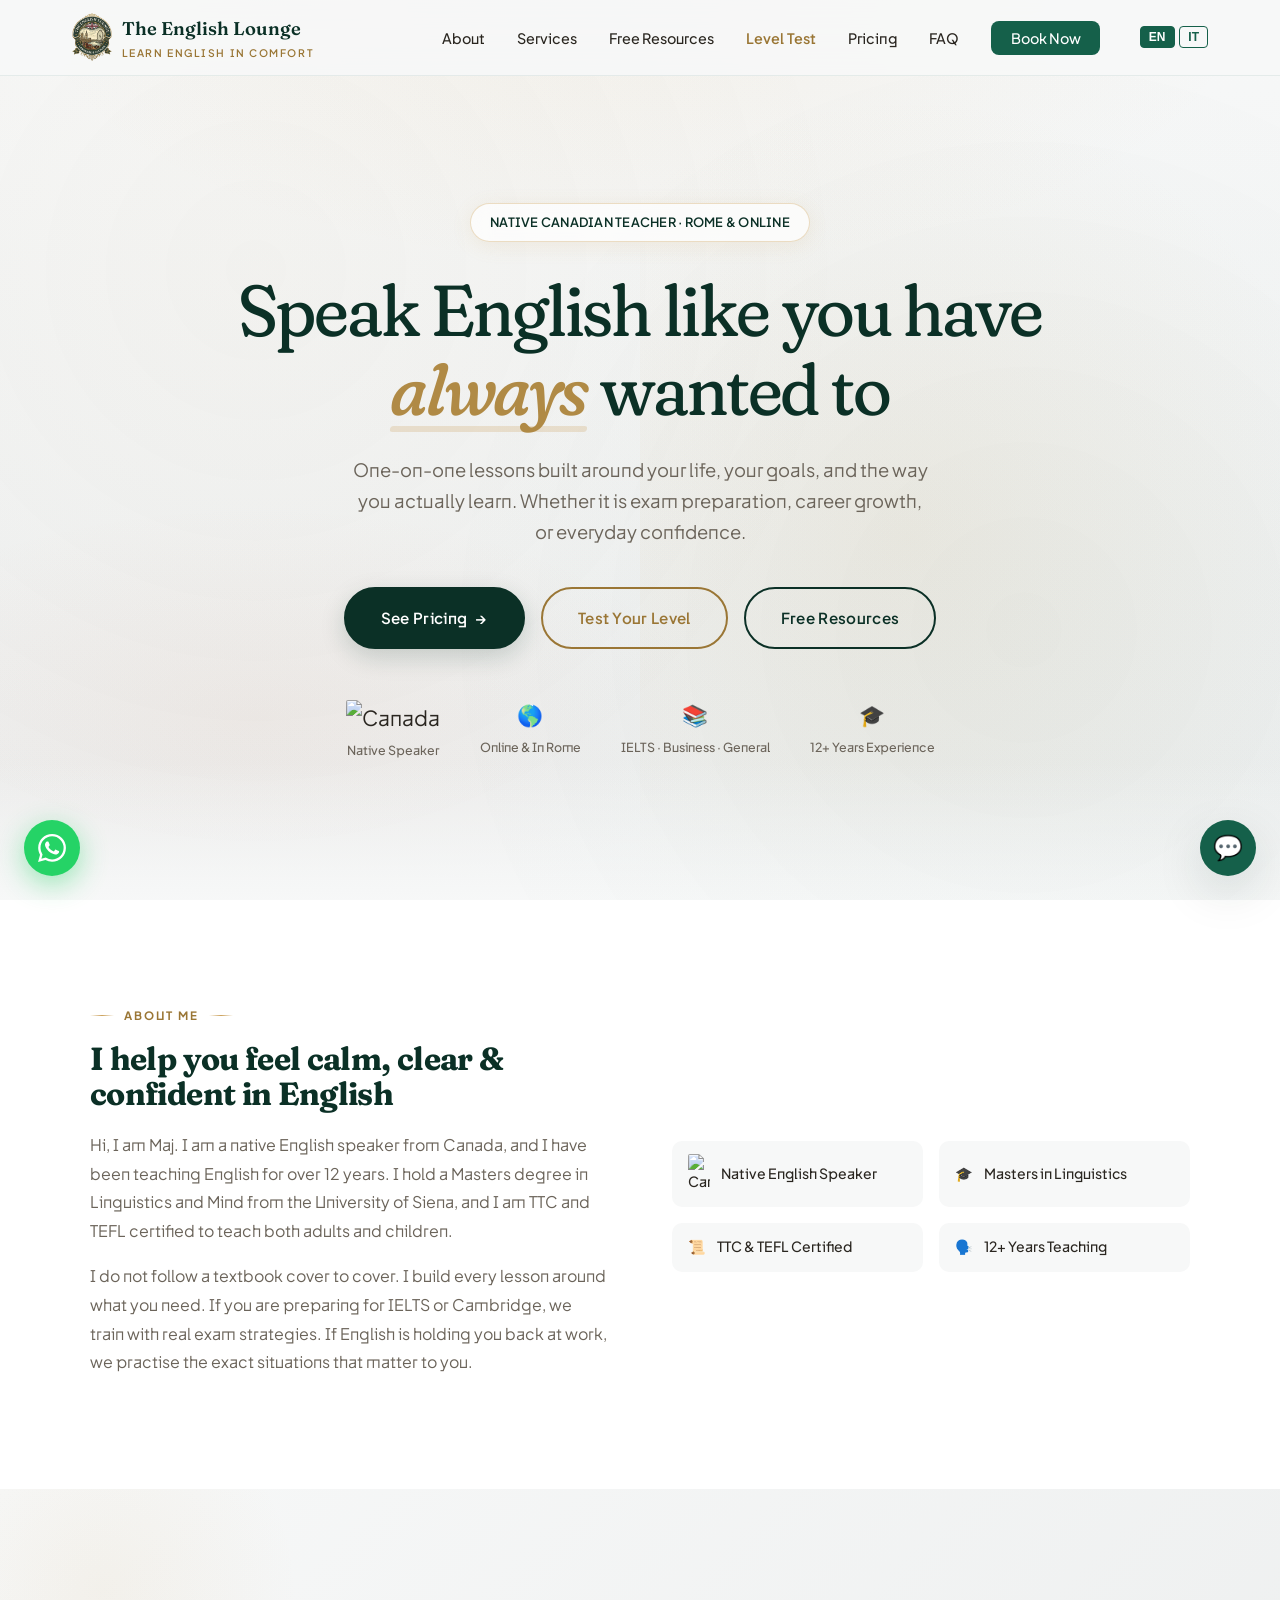
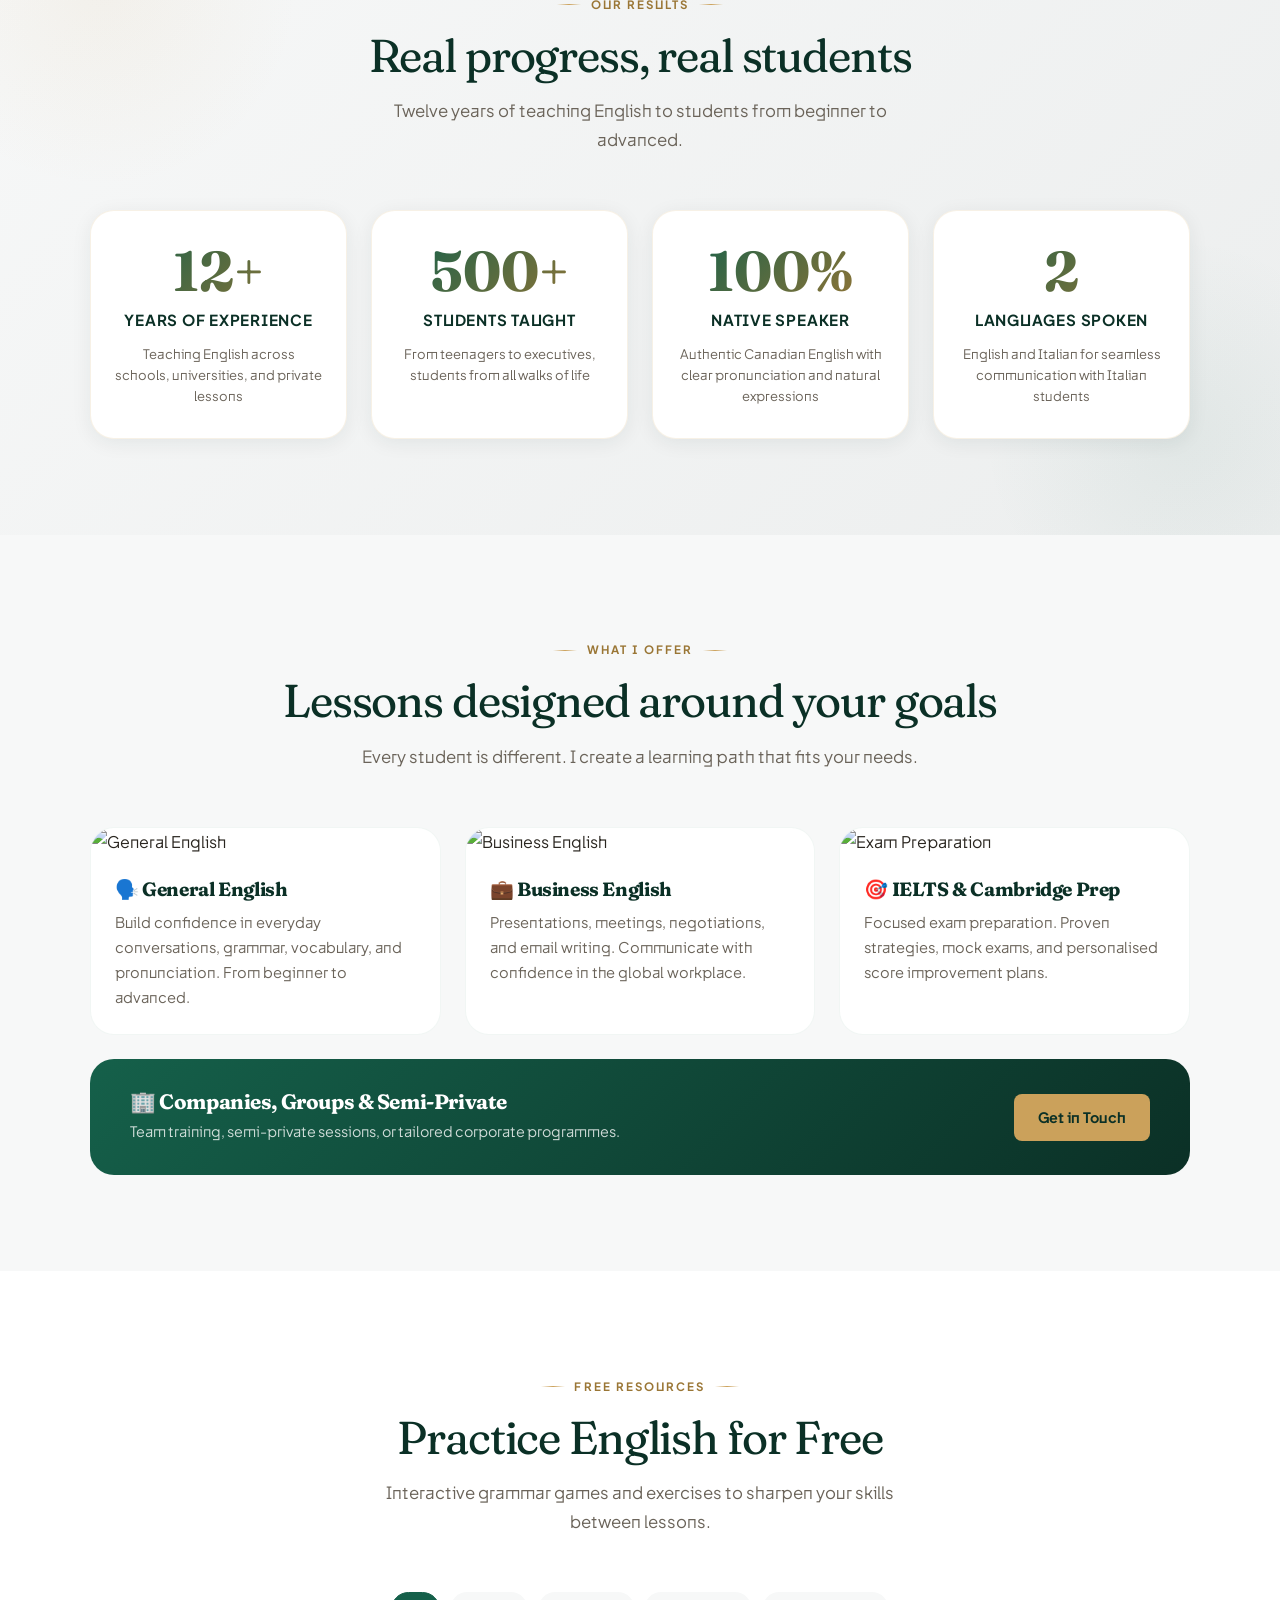
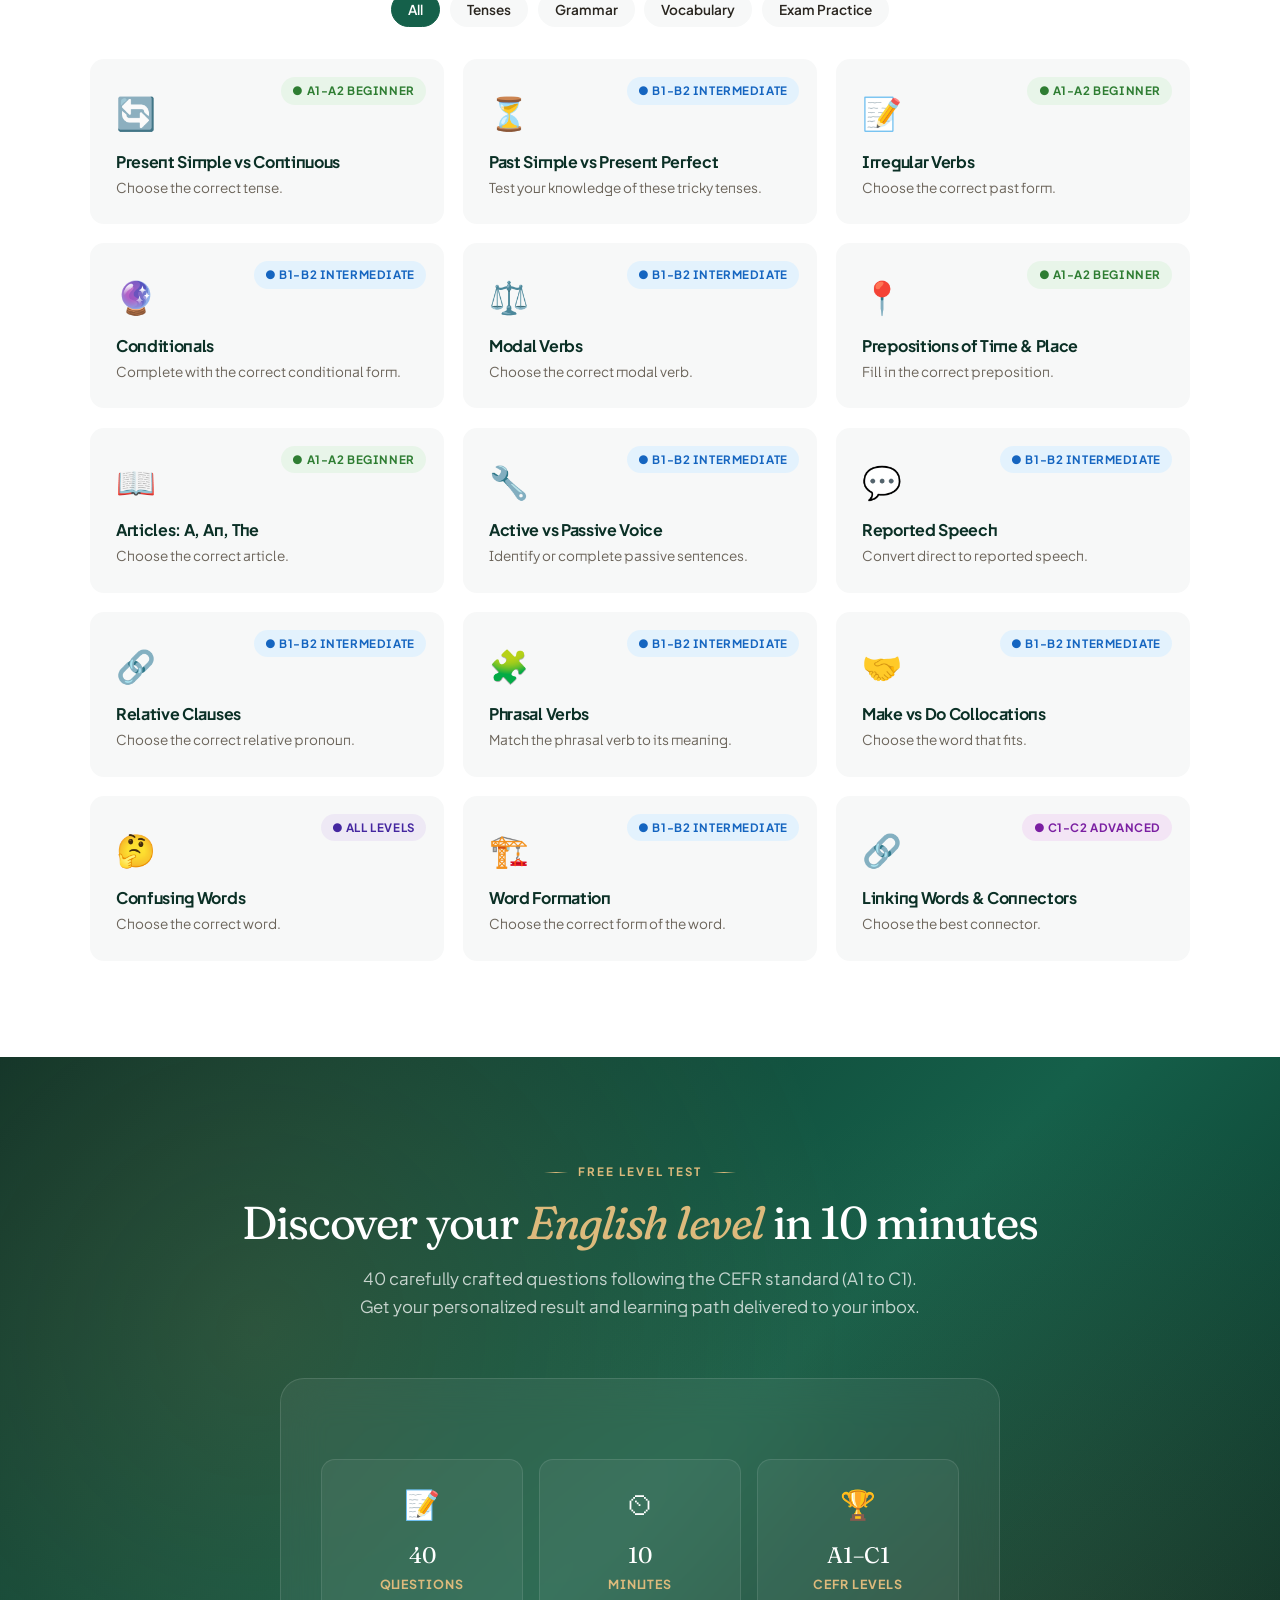
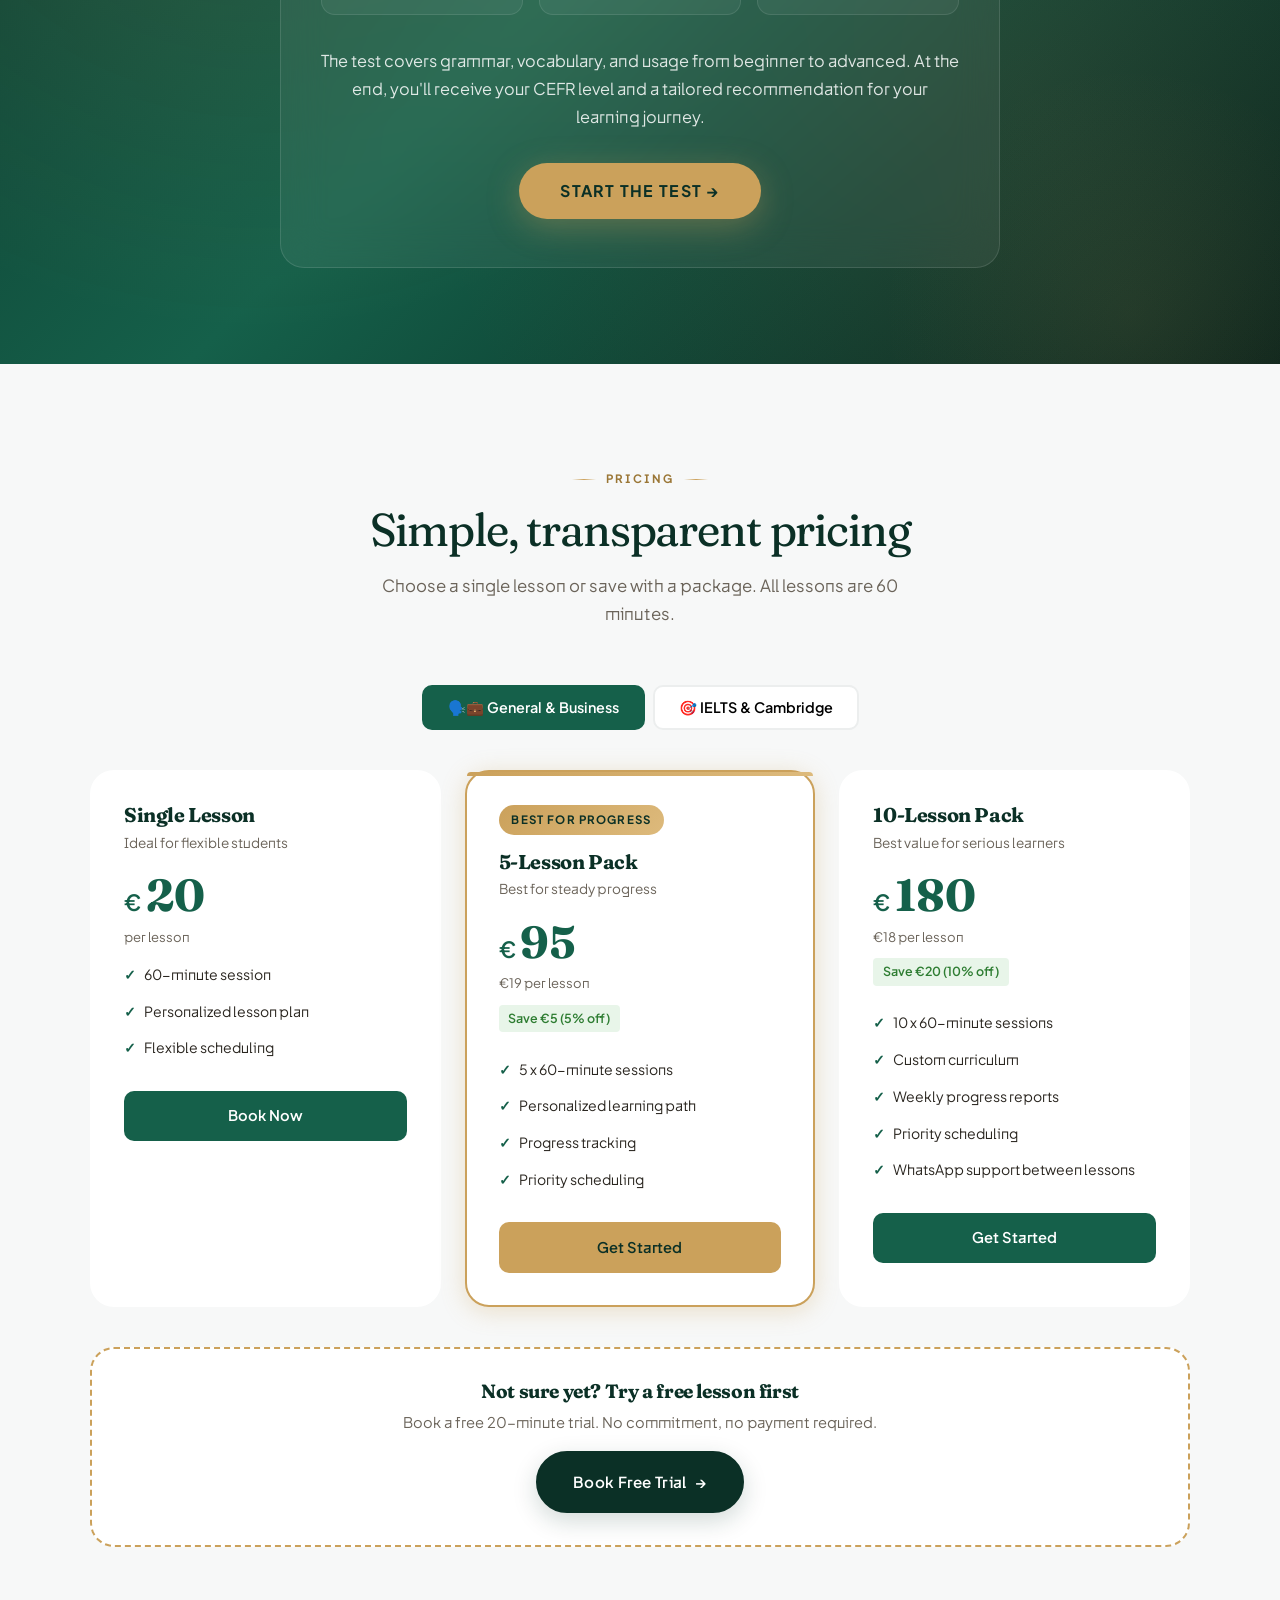
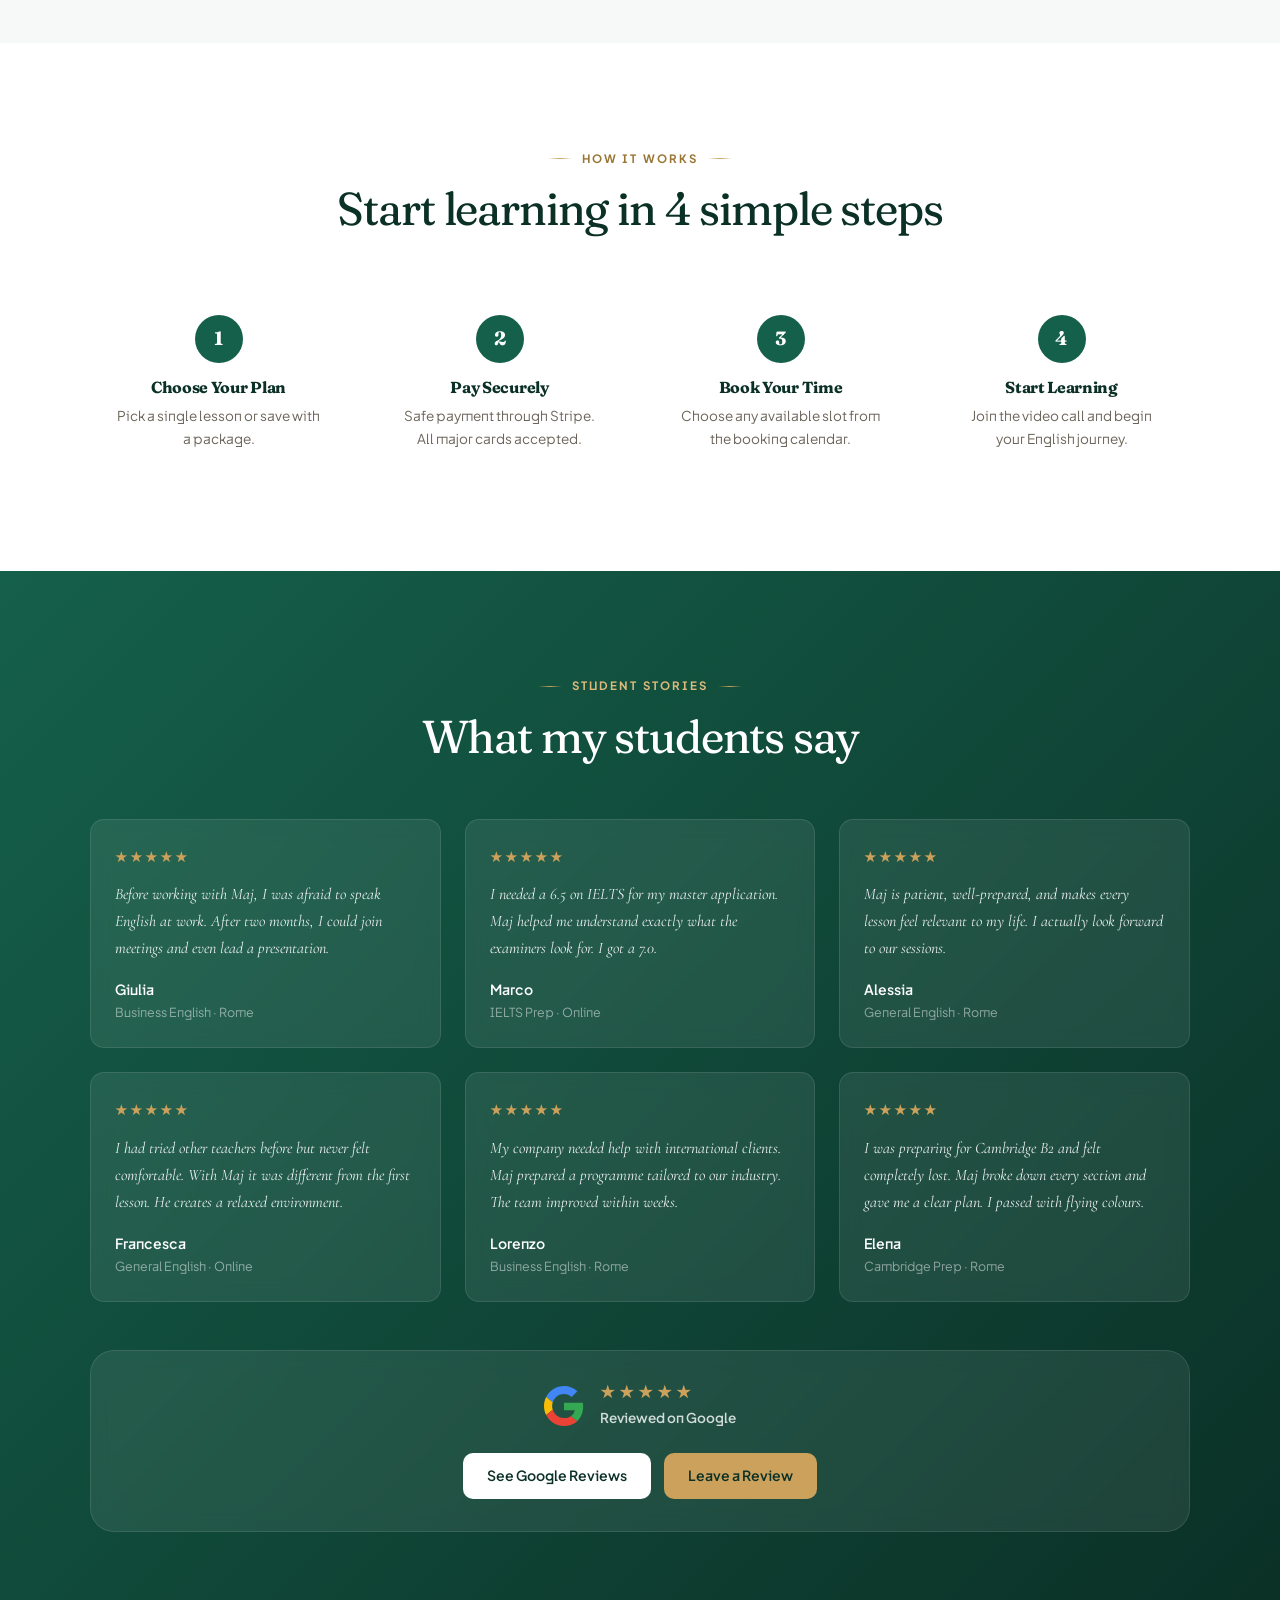
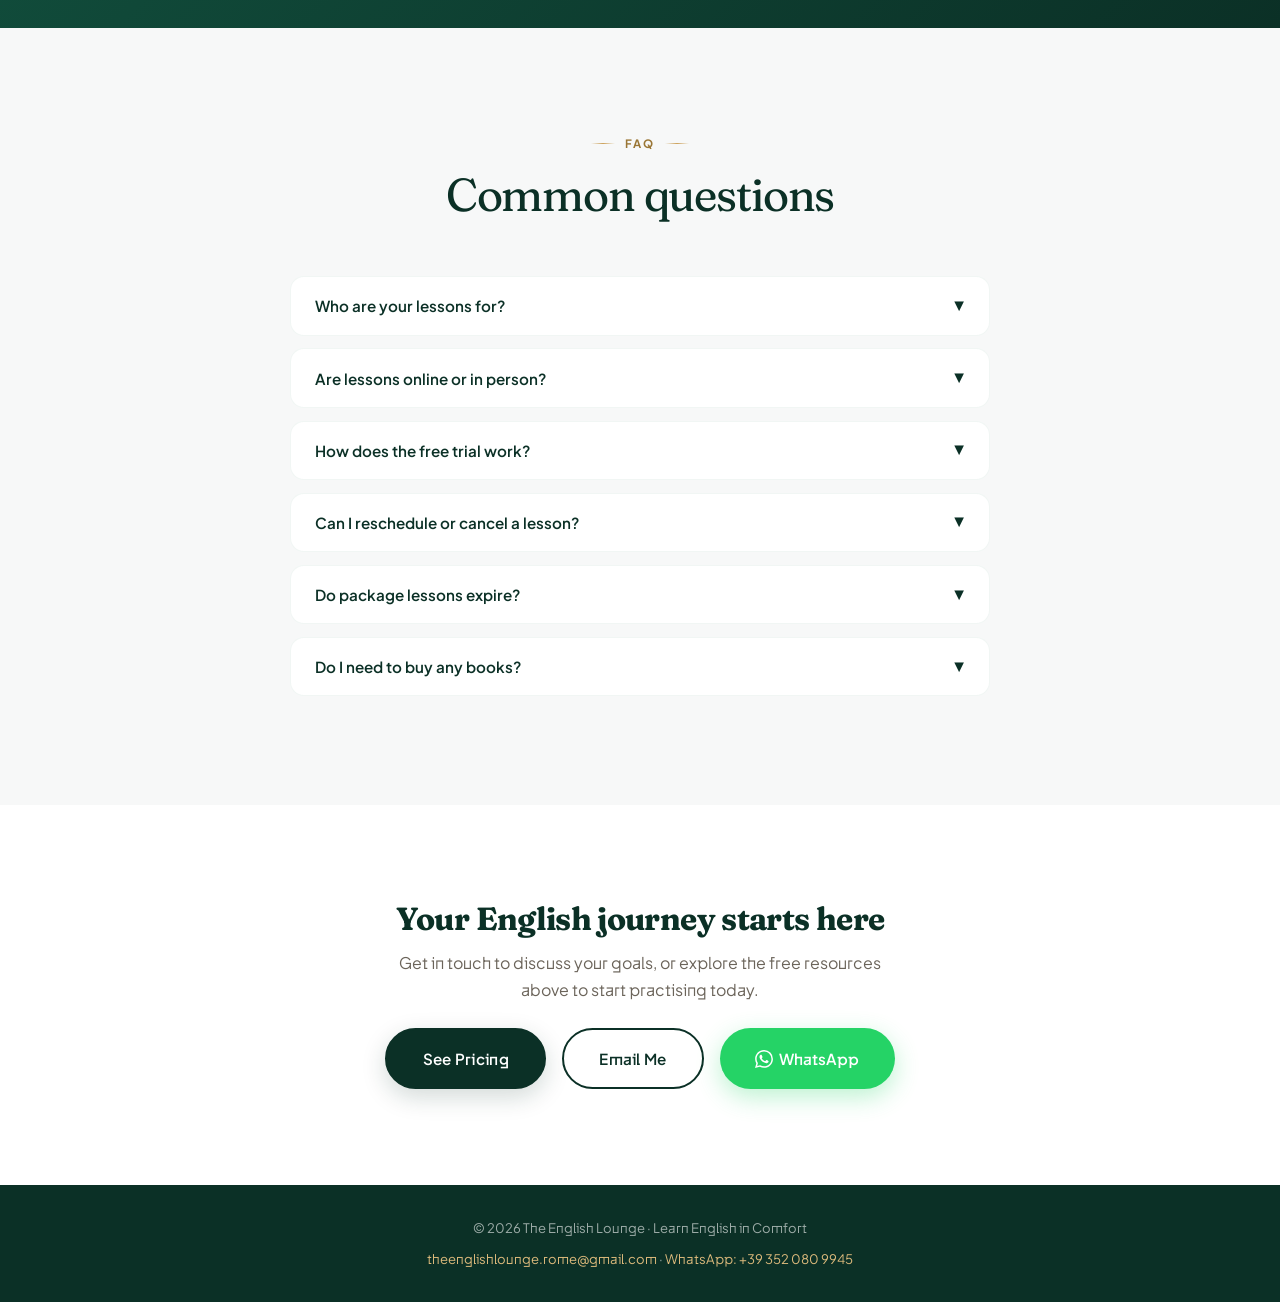
==== commit 177df3cd: "Switch backgrounds to crisp porcelain (Option 2) Replace the soft sage neutrals with a clean cool-wh" ====
--- a/index.html
+++ b/index.html
@@ -27,10 +27,10 @@
             --terra: #C2683F;
             --terra-deep: #A0512F;
 
-            /* Soft sage backgrounds (pale eucalyptus, ties into emerald brand) */
-            --cream: #EEF2EC;
-            --cream-dark: #E3E9DF;
-            --cream-rich: #CDD6C6;
+            /* Crisp porcelain backgrounds (clean cool white, no beige) */
+            --cream: #F7F8F8;
+            --cream-dark: #ECEEEE;
+            --cream-rich: #DADCDC;
             --paper-shadow: #15604A0F;
 
             /* Text colors */
@@ -109,7 +109,7 @@
         /* ===== NAVBAR ===== */
         .navbar {
             position: fixed; top: 0; width: 100%; z-index: 1000;
-            background: rgba(238,242,236,0.92);
+            background: rgba(247,248,248,0.92);
             backdrop-filter: blur(20px); -webkit-backdrop-filter: blur(20px);
             border-bottom: 1px solid rgba(21,96,74,0.08);
             transition: var(--transition);
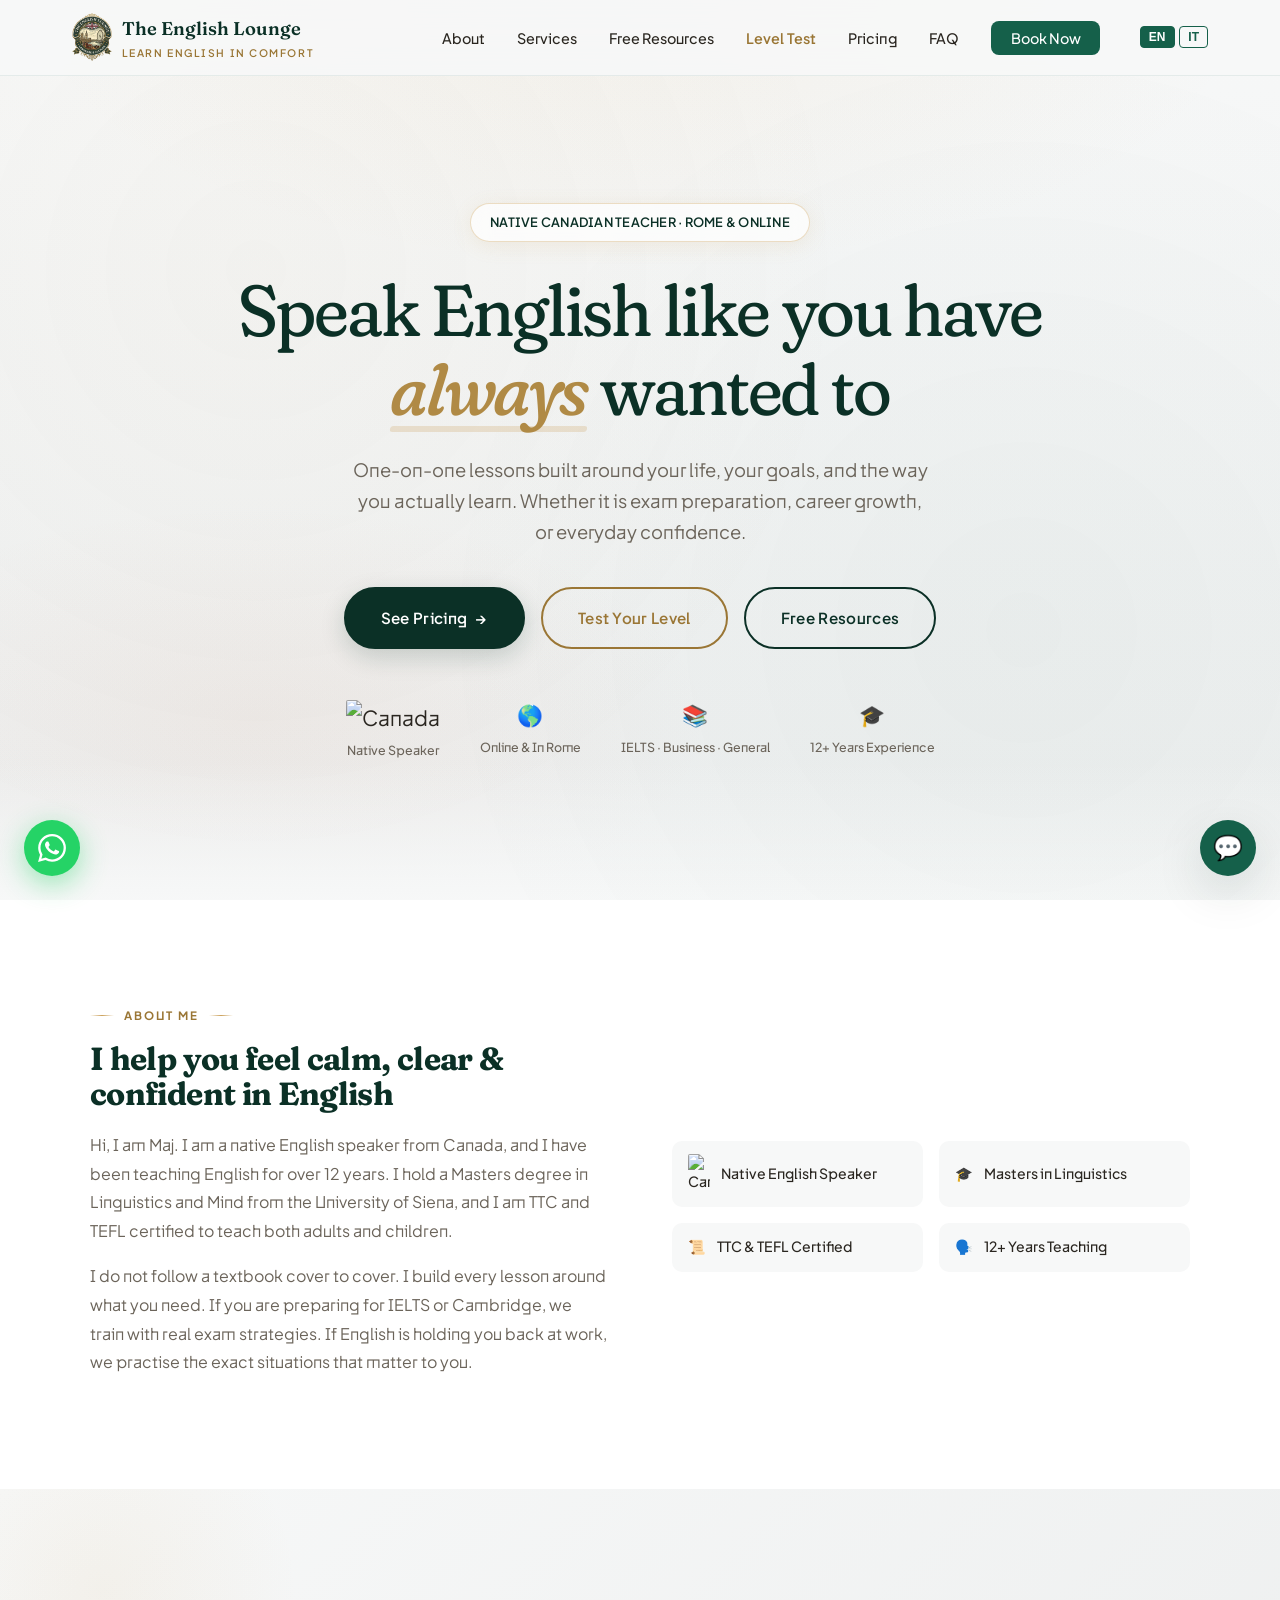
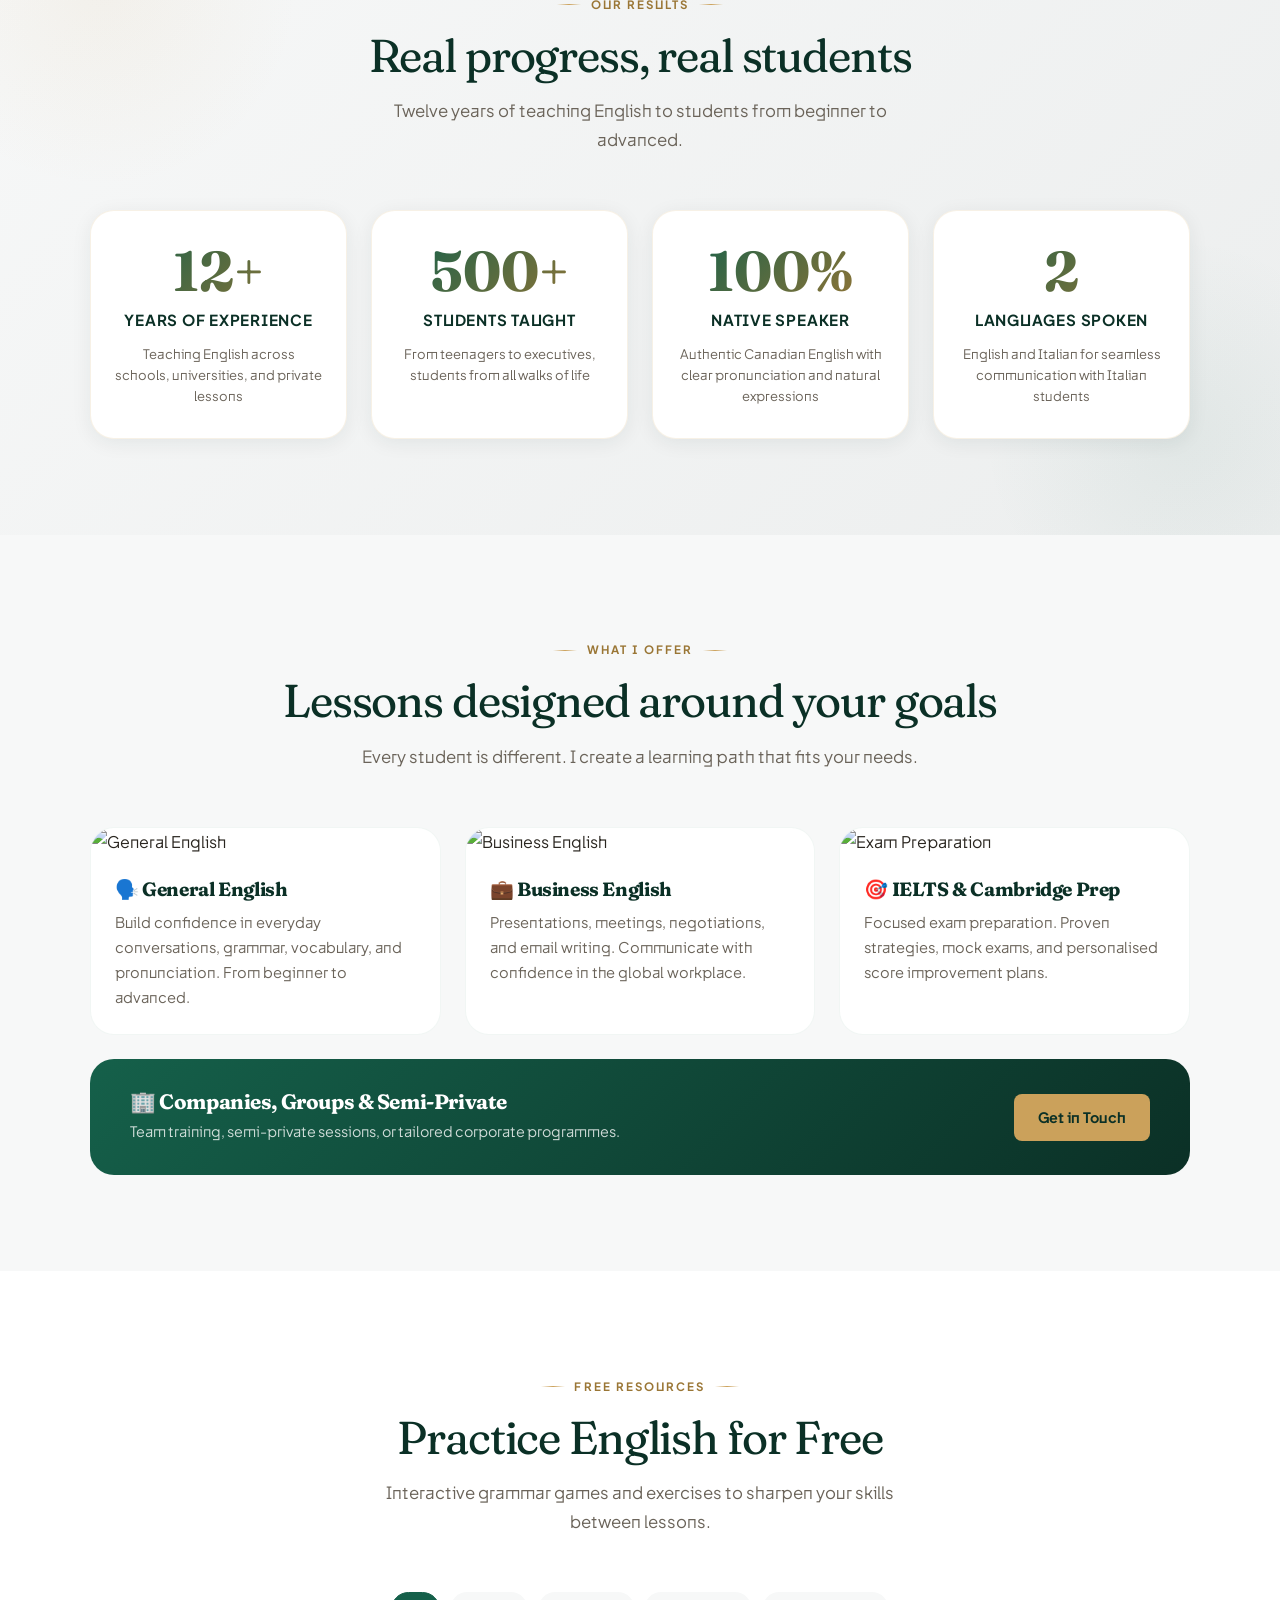
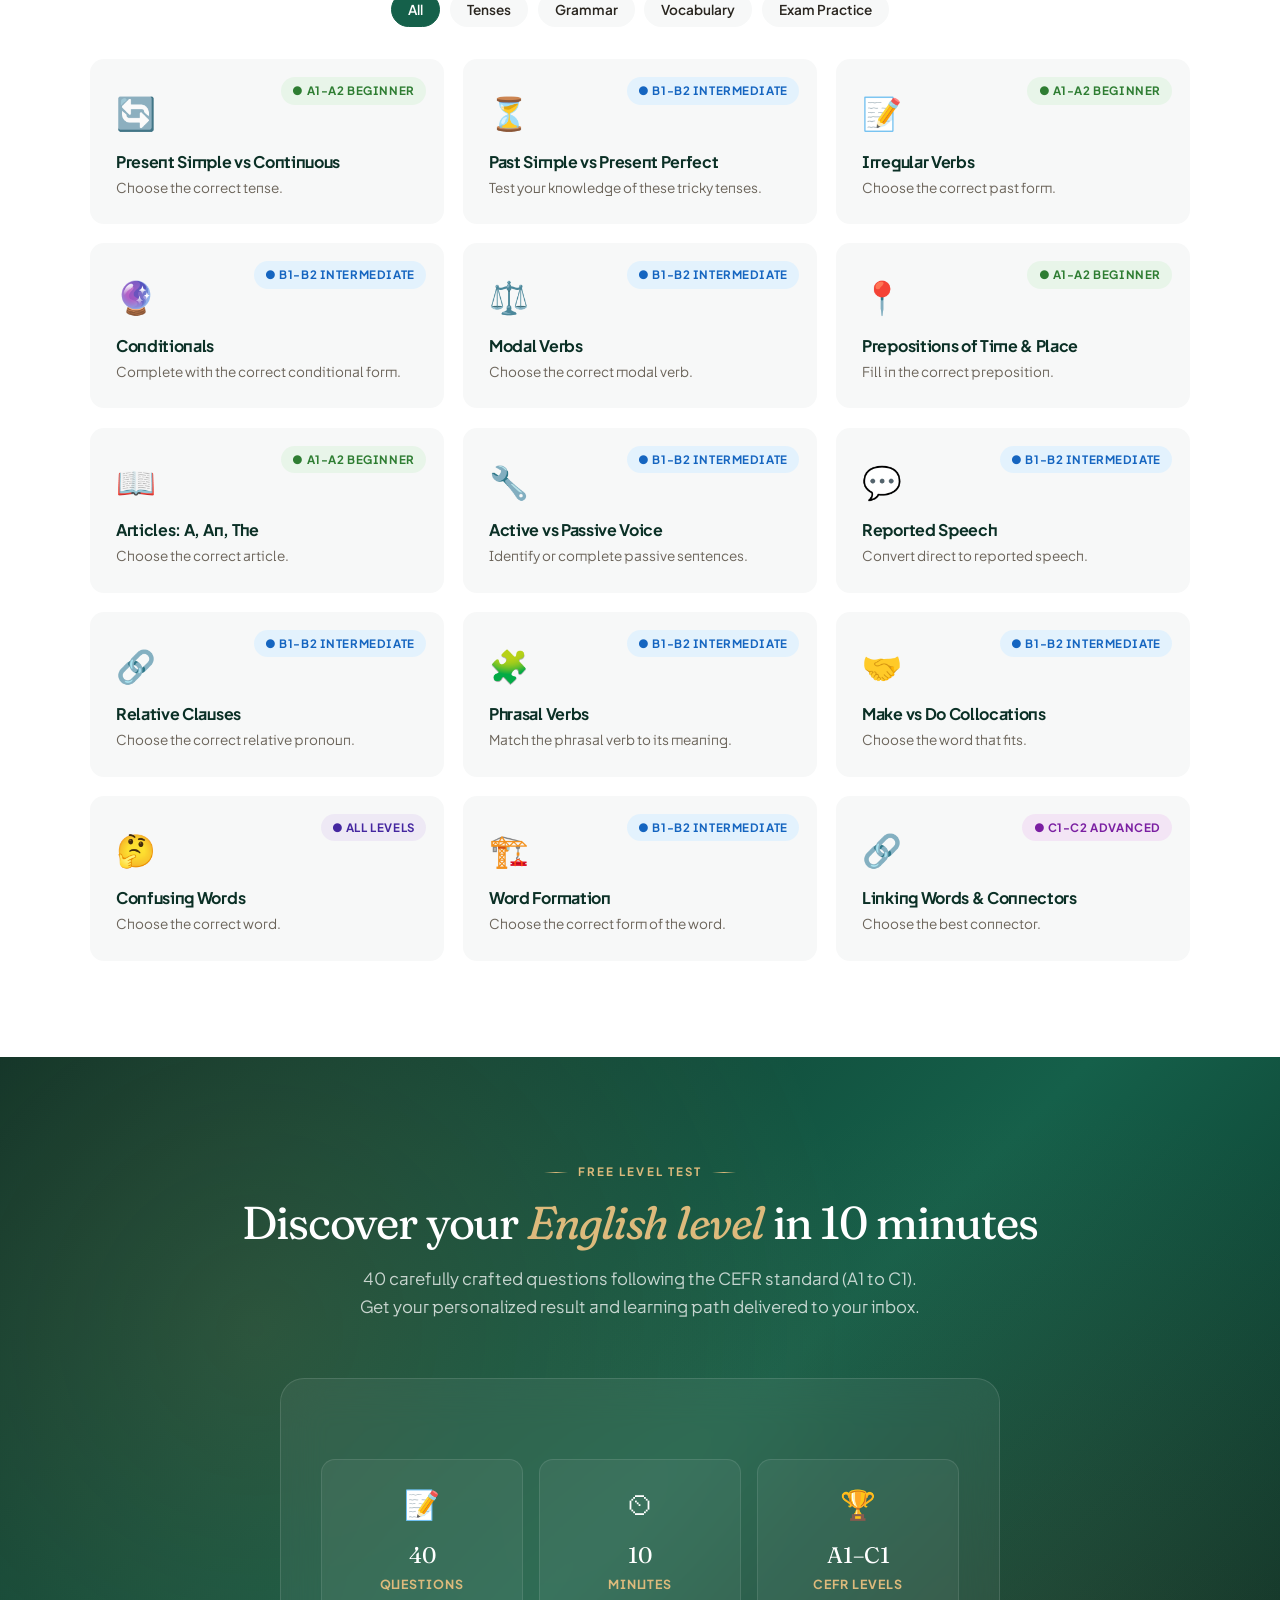
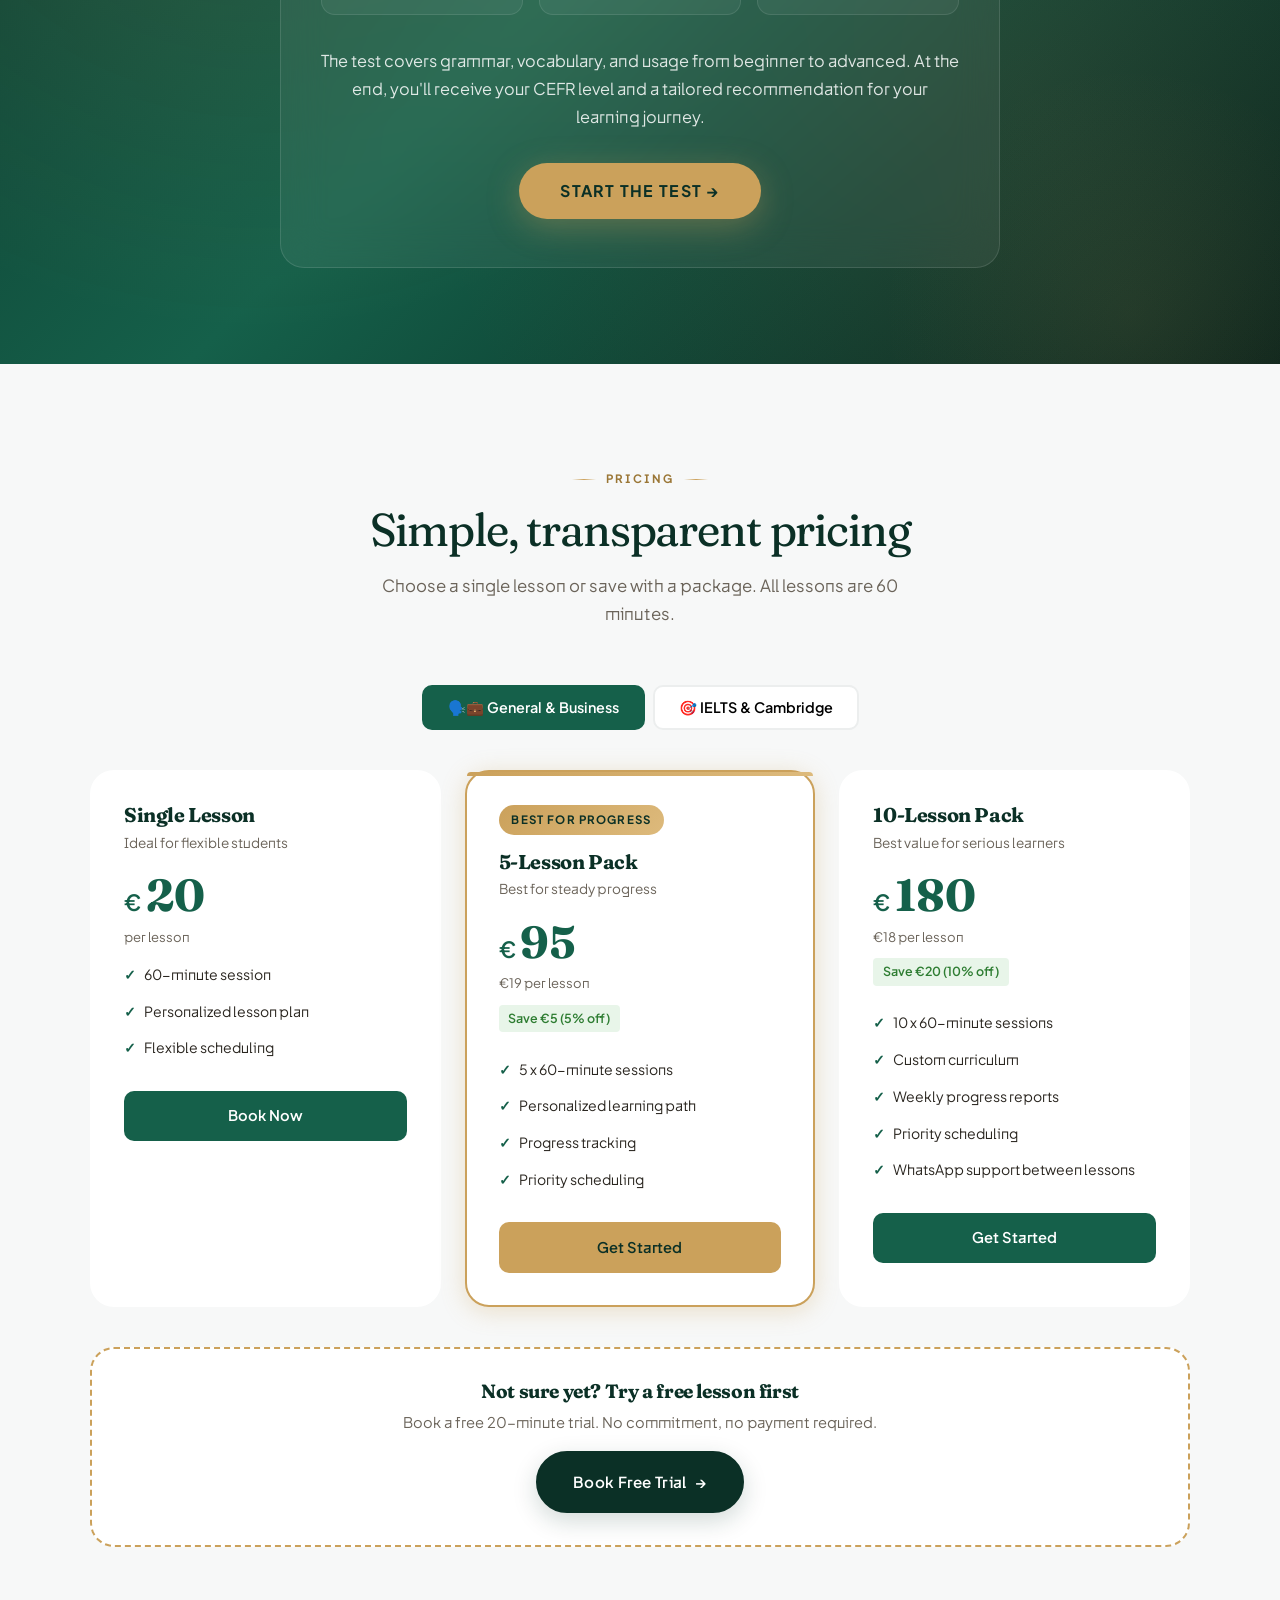
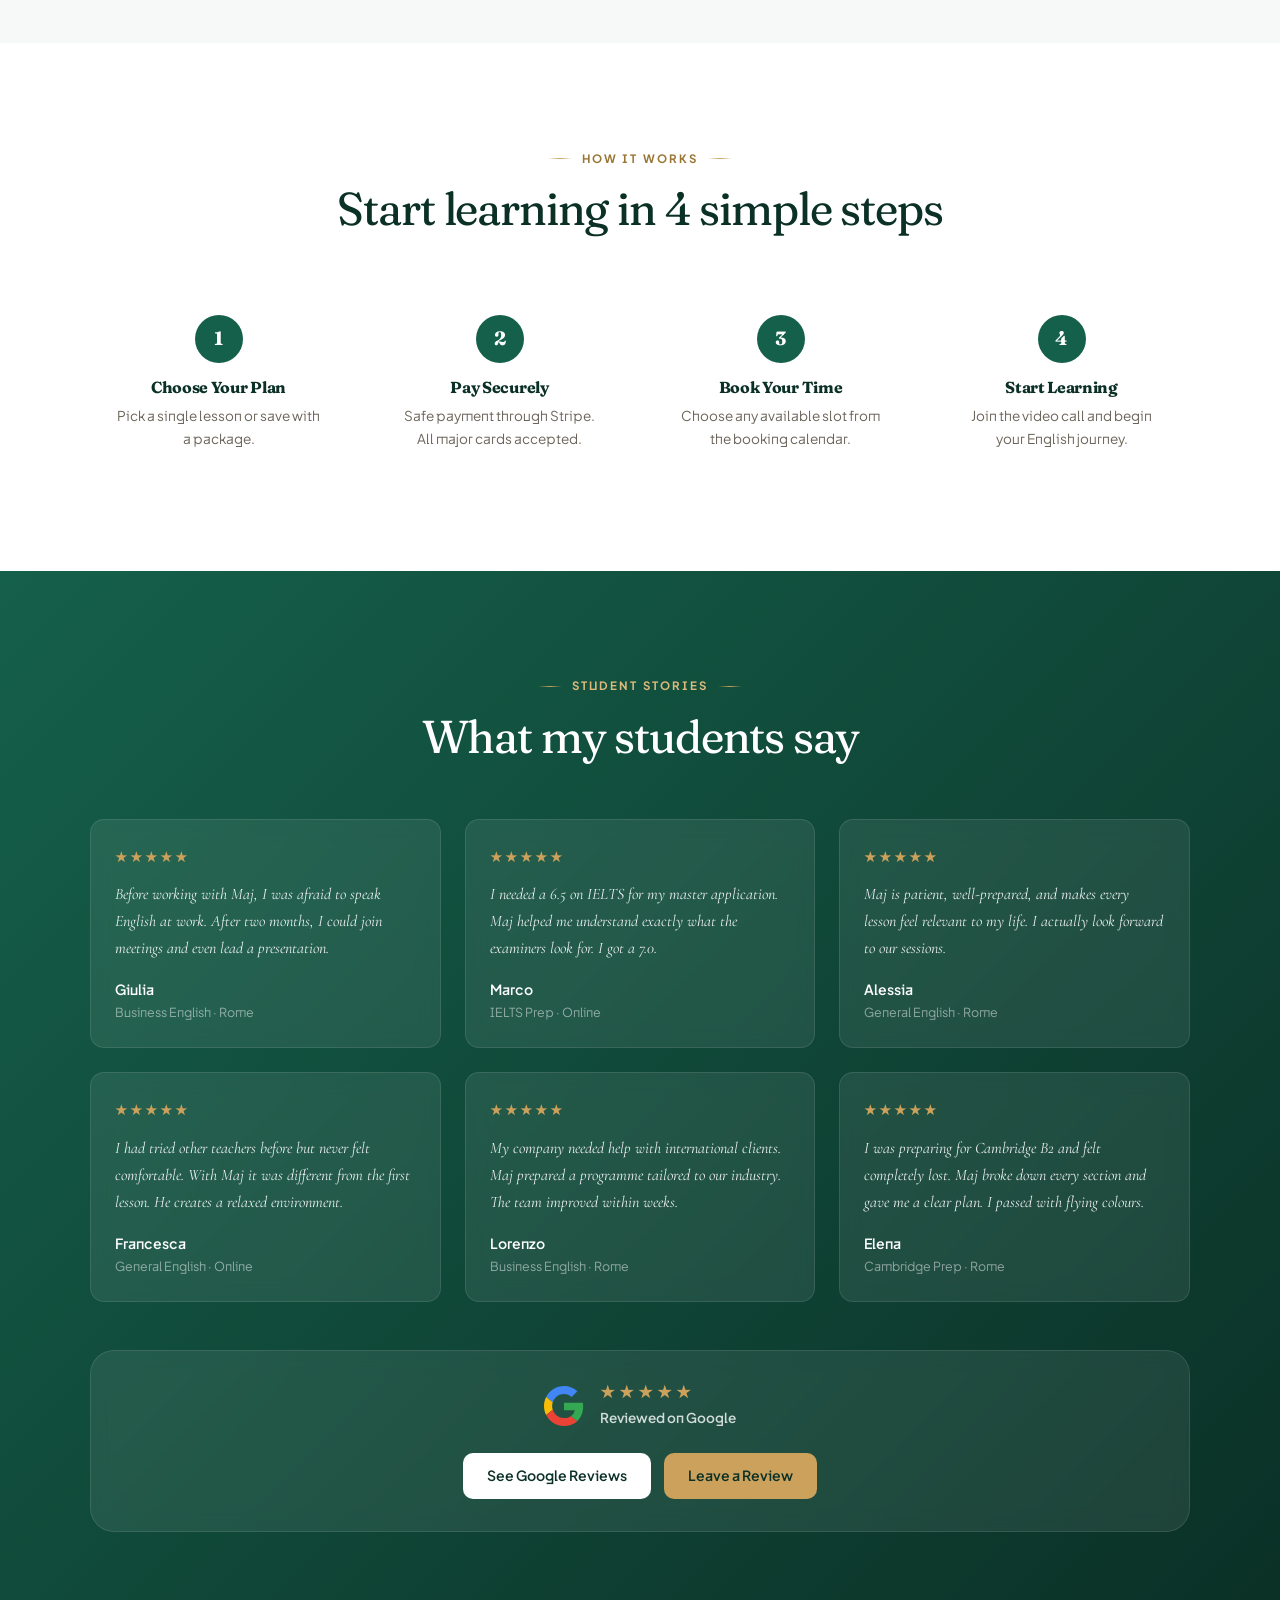
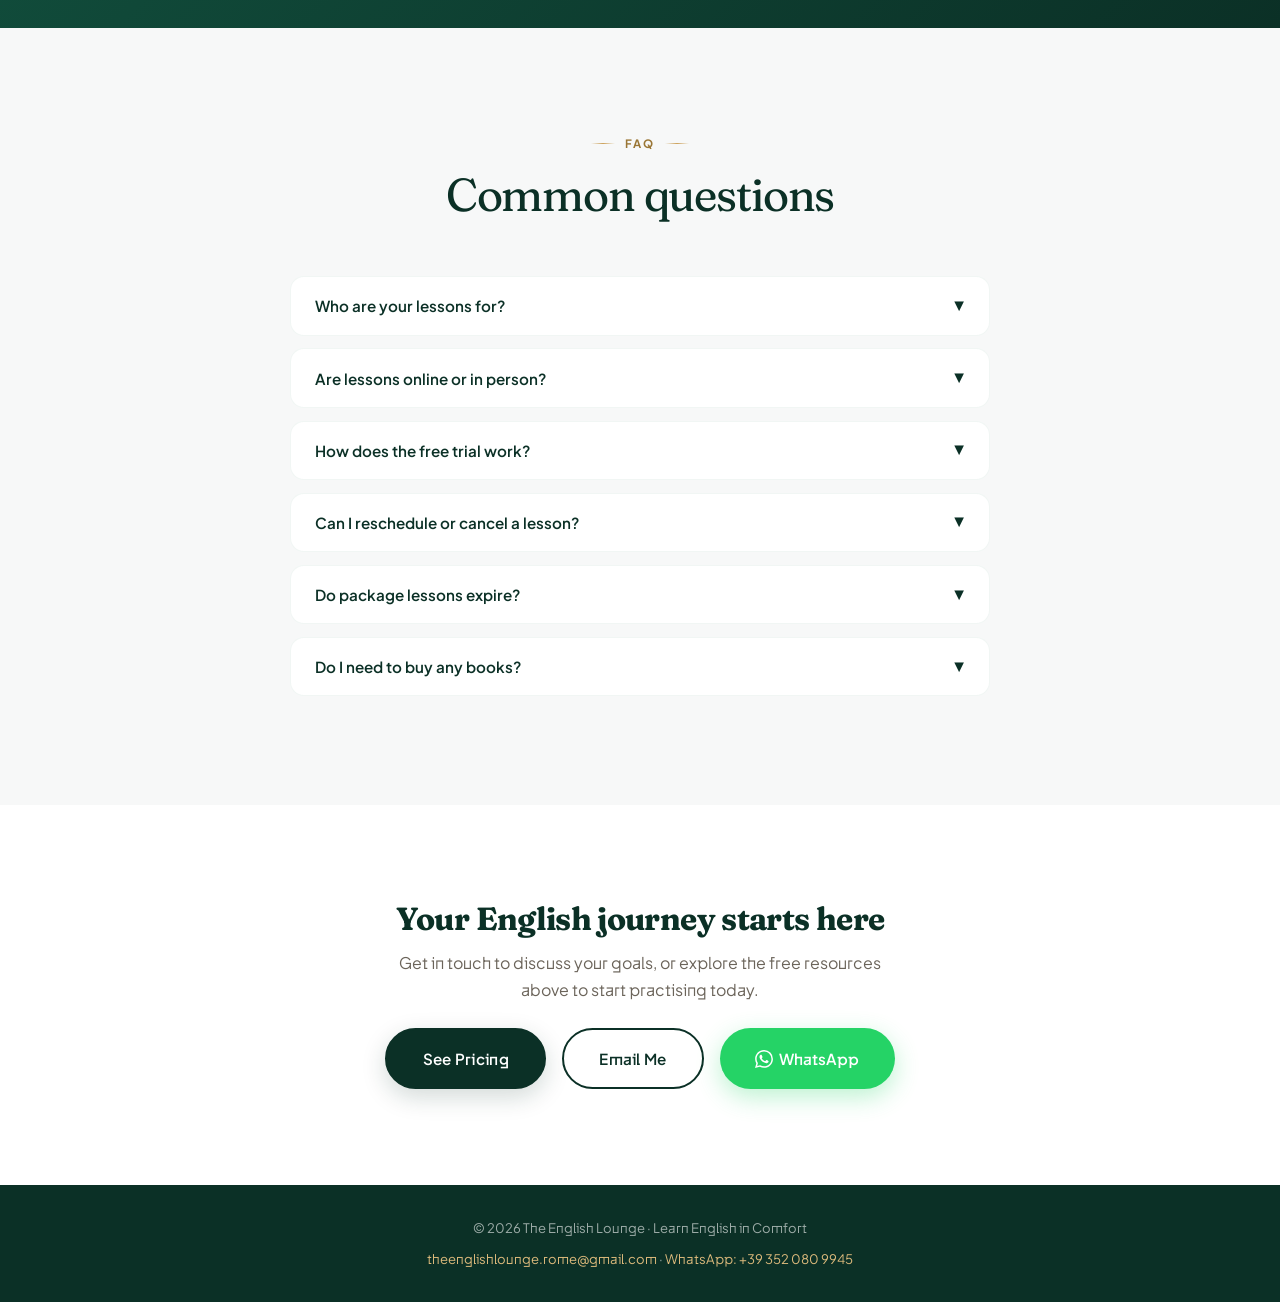
==== commit 75ee42f1: "Remove hero glow that caused a vertical seam The decorative .hero::before radial-glow box edge lande" ====
--- a/index.html
+++ b/index.html
@@ -169,21 +169,10 @@
                 linear-gradient(180deg, var(--cream) 0%, var(--cream-dark) 100%);
             overflow: hidden;
         }
-        .hero::before {
-            content: ''; position: absolute; top: -10%; right: -20%; width: 70%; height: 140%;
-            background:
-                radial-gradient(circle at 30% 50%, rgba(203,161,91,0.10) 0%, transparent 50%);
-            pointer-events: none;
-            animation: floatSlow 20s ease-in-out infinite;
-        }
         .hero::after {
             content: ''; position: absolute; bottom: -2px; left: 0; right: 0; height: 140px;
             background: linear-gradient(to bottom, transparent, var(--cream));
             pointer-events: none;
-        }
-        @keyframes floatSlow {
-            0%, 100% { transform: translate(0, 0) scale(1); }
-            50% { transform: translate(-2%, 3%) scale(1.05); }
         }
         .hero-content { max-width: 880px; position: relative; z-index: 2; }
         .hero-badge {
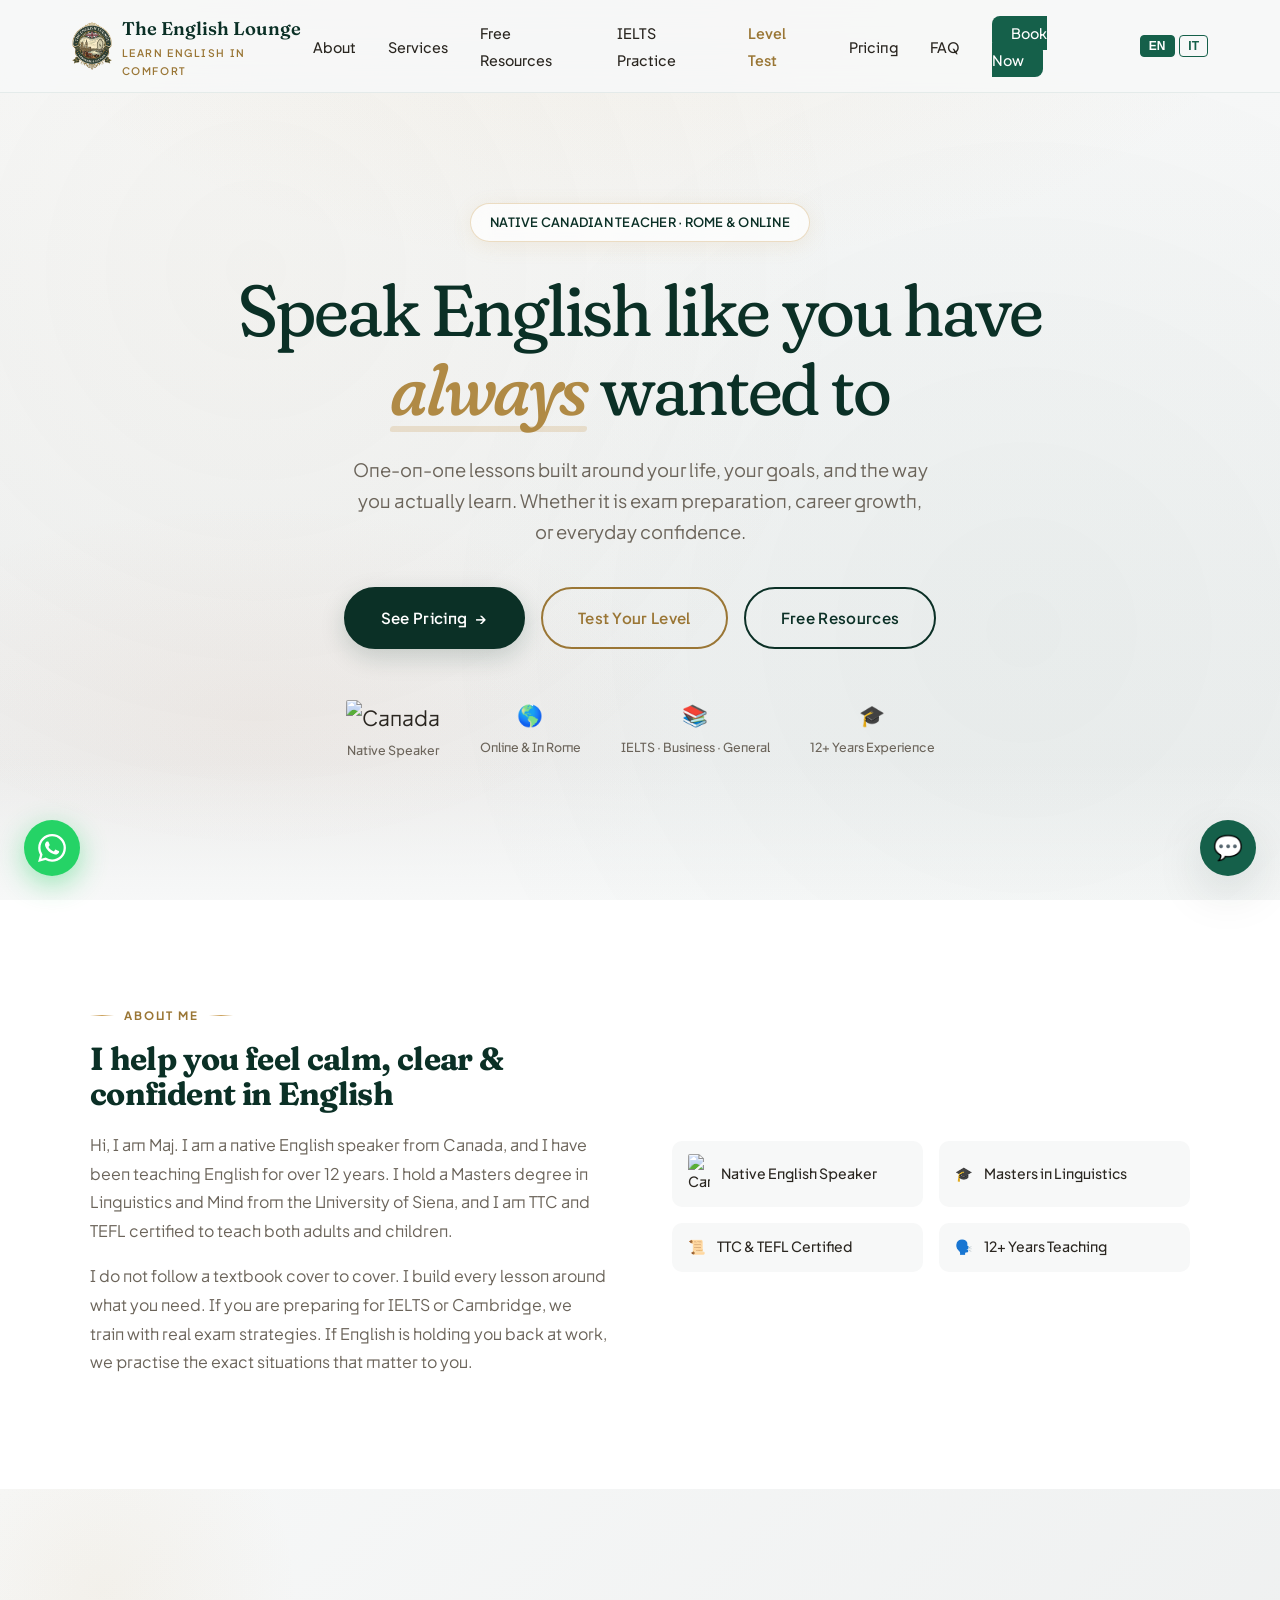
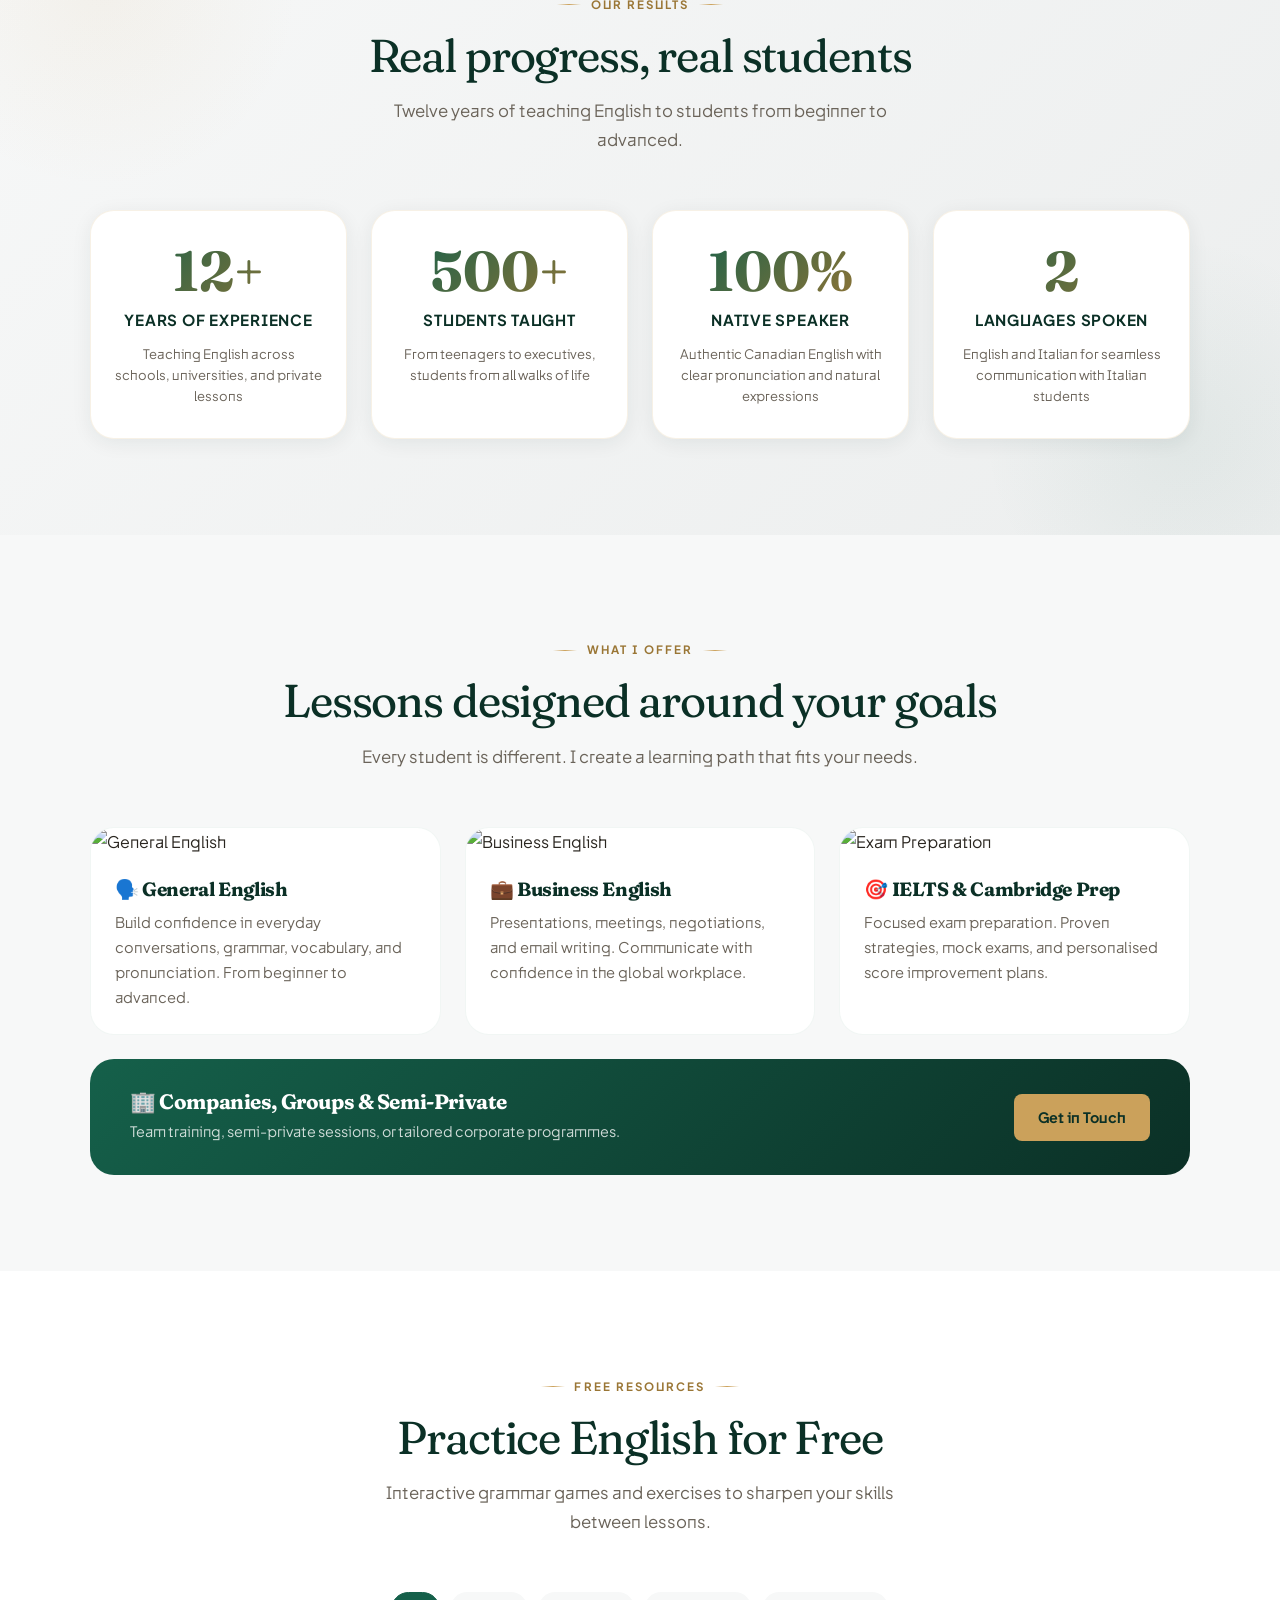
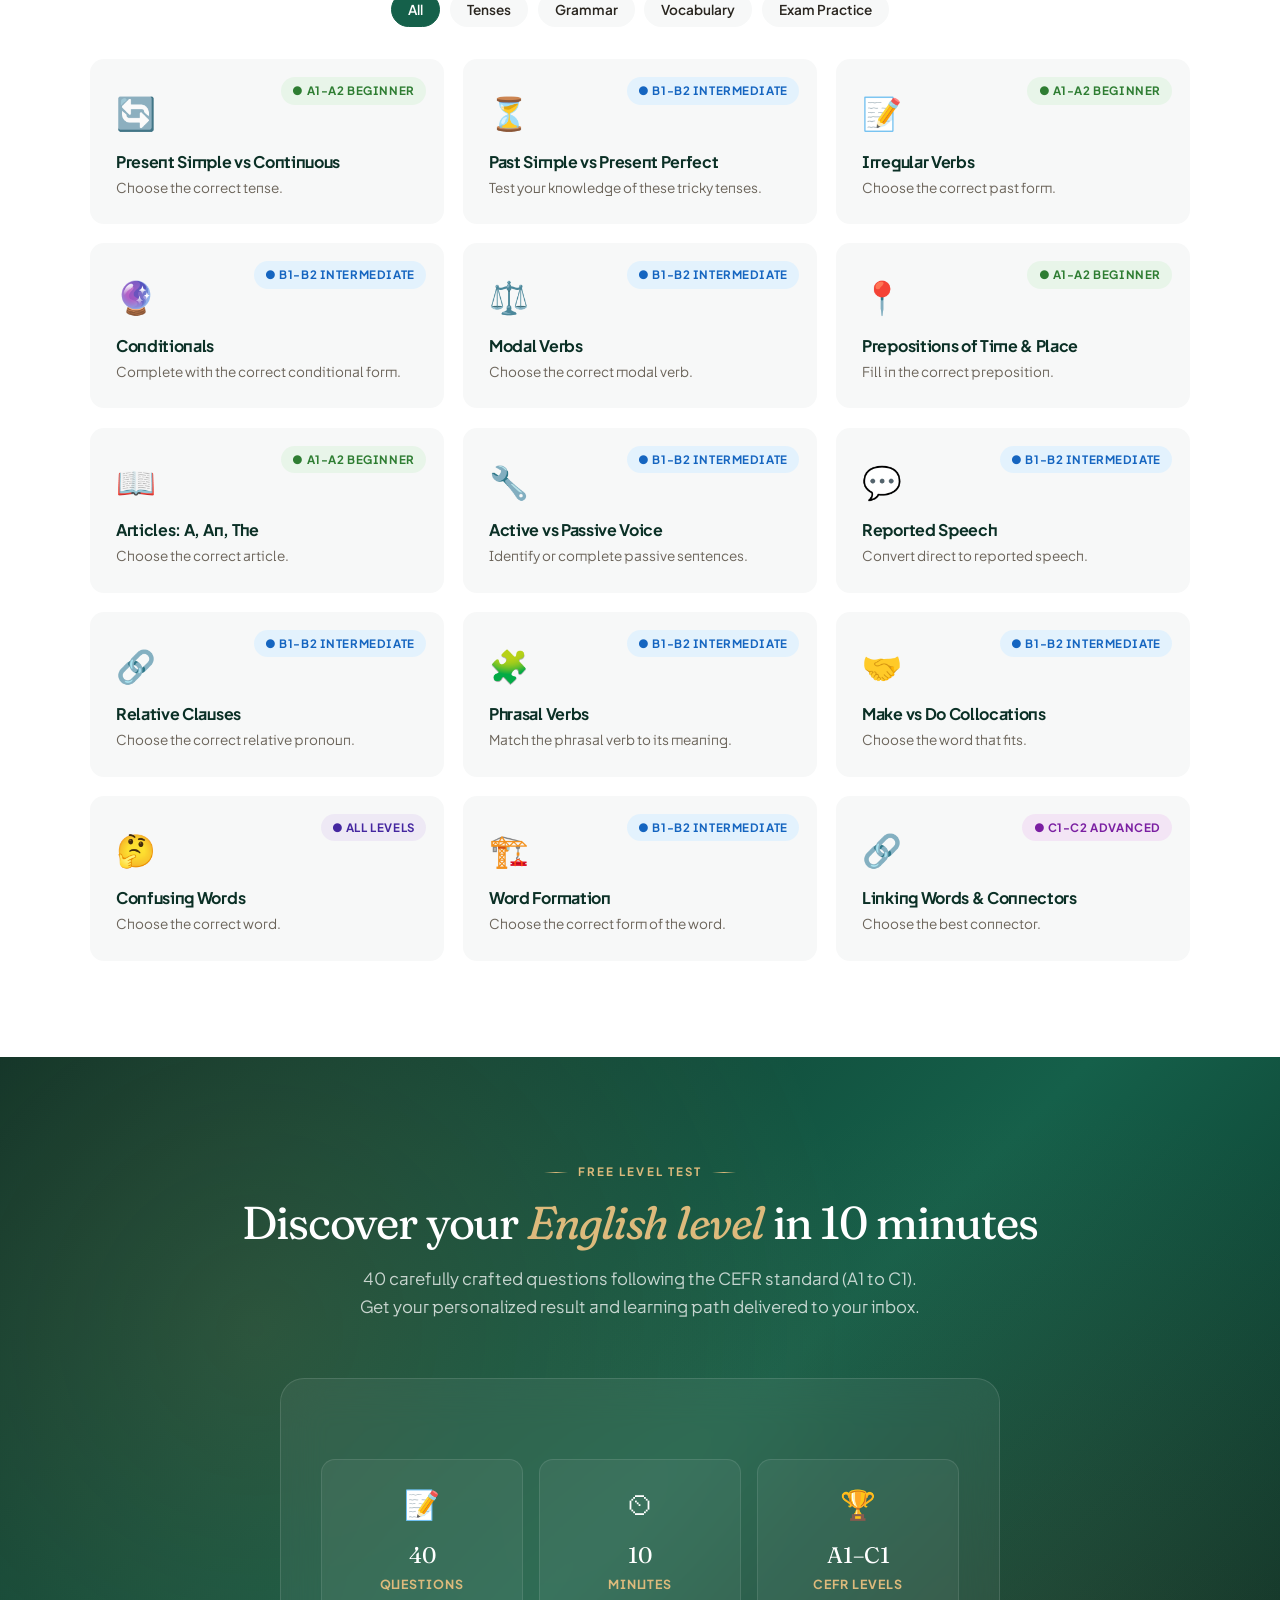
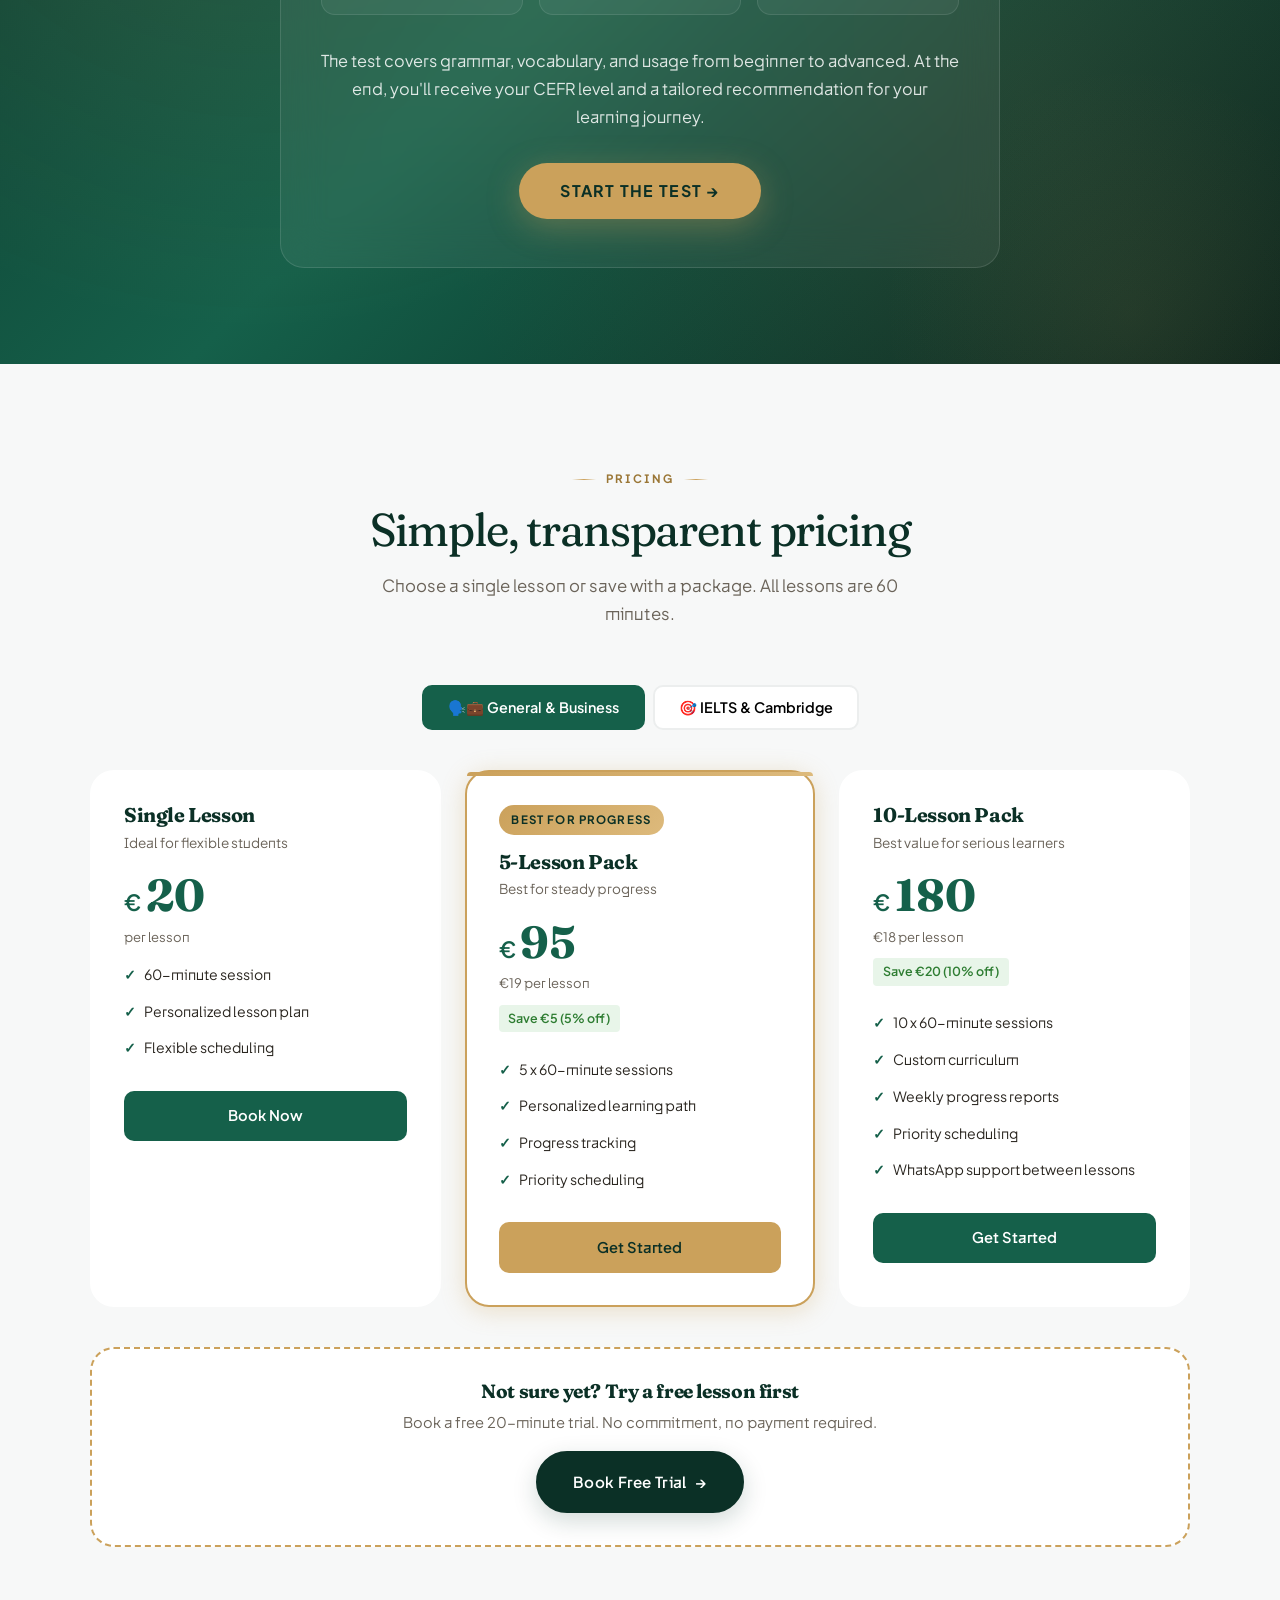
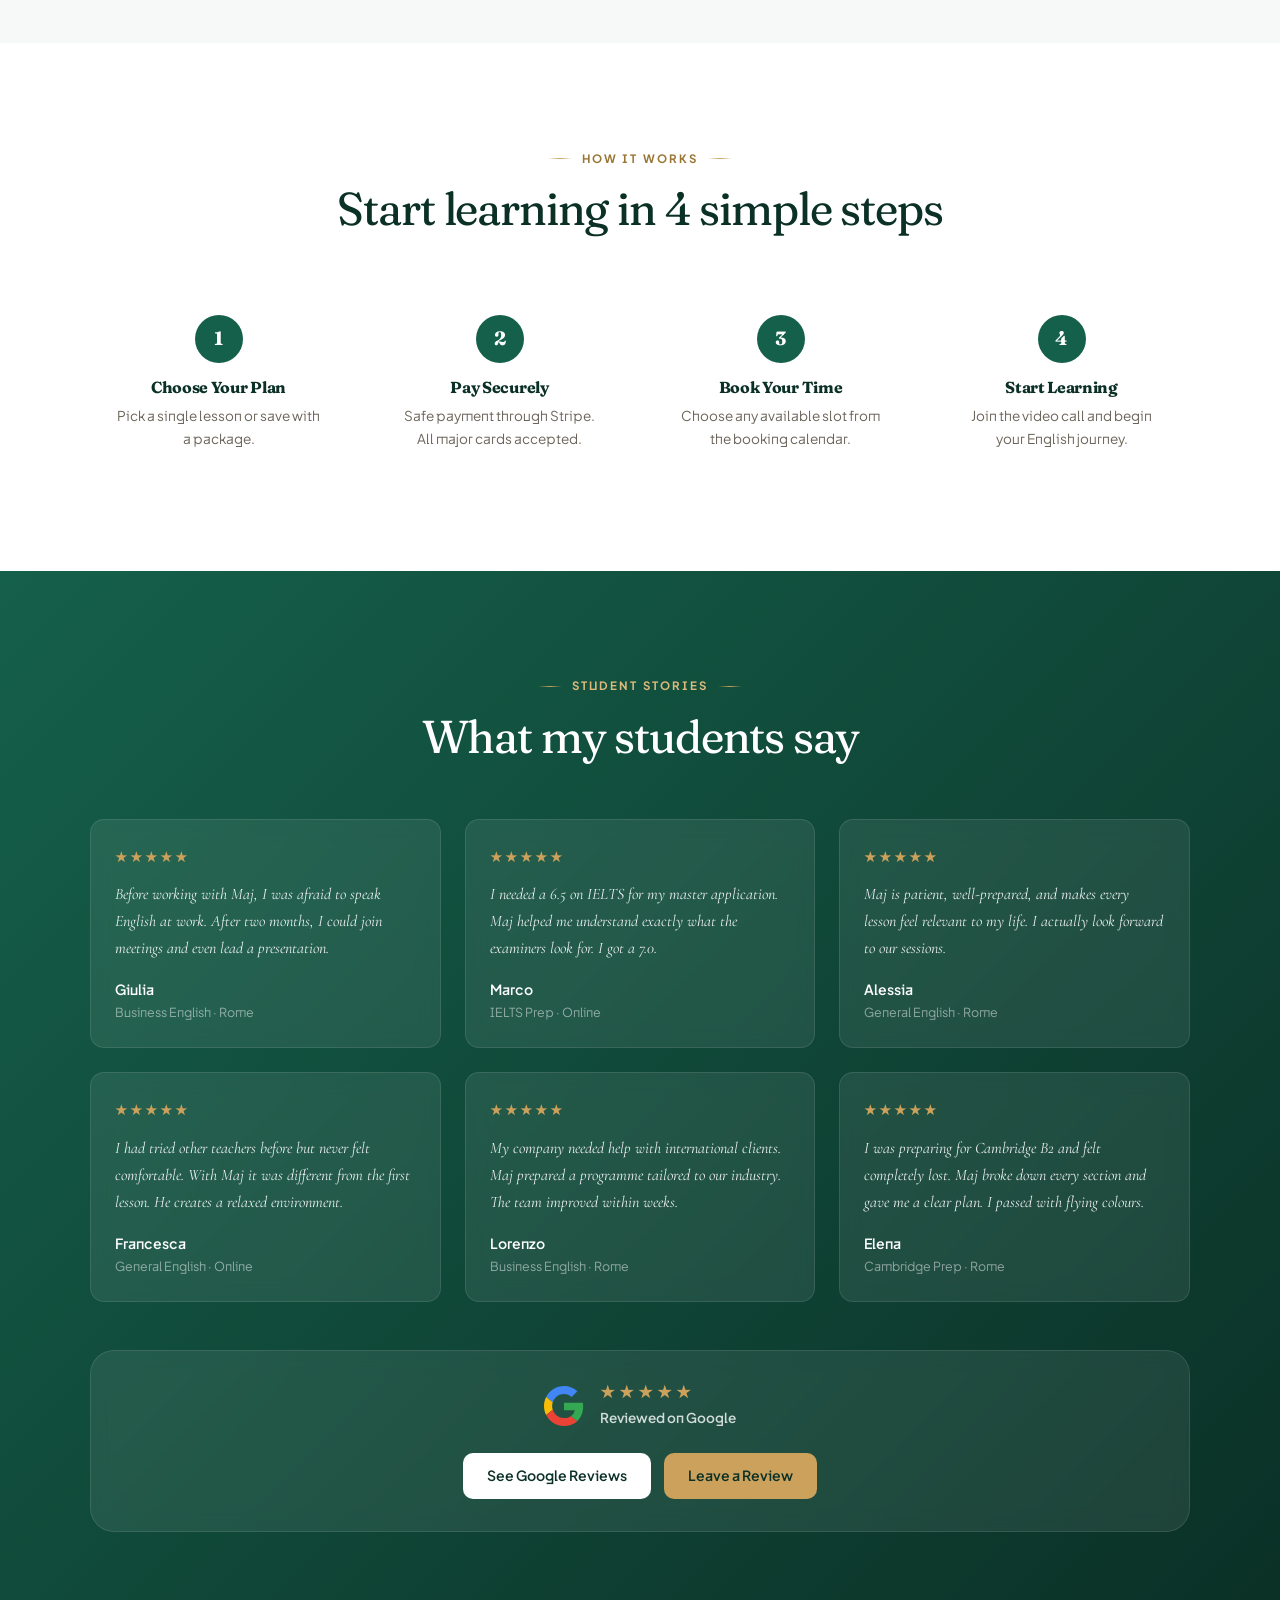
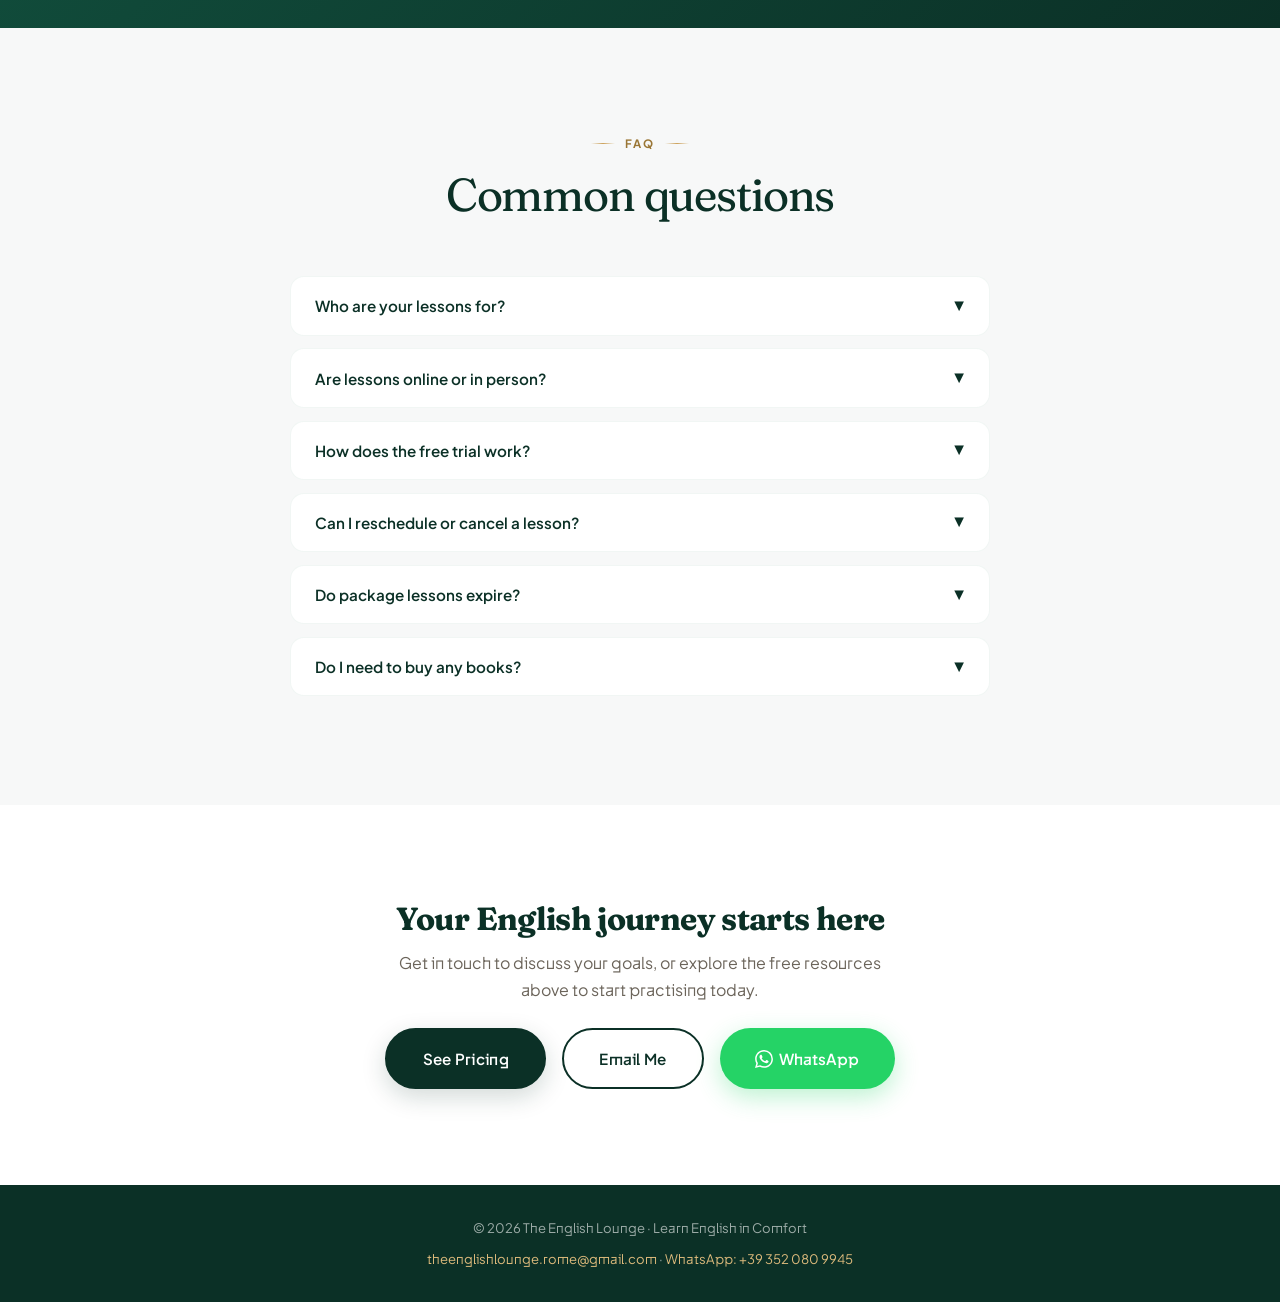
==== commit 87cc6d6f: "Add free IELTS practice page (4 skills) New self-contained ielts.html with original, exam-accurate L" ====
--- a/index.html
+++ b/index.html
@@ -1049,6 +1049,7 @@
             <li><a href="#about"><span data-en>About</span><span data-it>Chi Sono</span></a></li>
             <li><a href="#services"><span data-en>Services</span><span data-it>Servizi</span></a></li>
             <li><a href="#resources"><span data-en>Free Resources</span><span data-it>Risorse Gratuite</span></a></li>
+            <li><a href="ielts.html"><span data-en>IELTS Practice</span><span data-it>Pratica IELTS</span></a></li>
             <li><a href="#entry-test" style="color:var(--gold-dark);font-weight:600;"><span data-en>Level Test</span><span data-it>Test Livello</span></a></li>
             <li><a href="#pricing"><span data-en>Pricing</span><span data-it>Prezzi</span></a></li>
             <li><a href="#faq">FAQ</a></li>
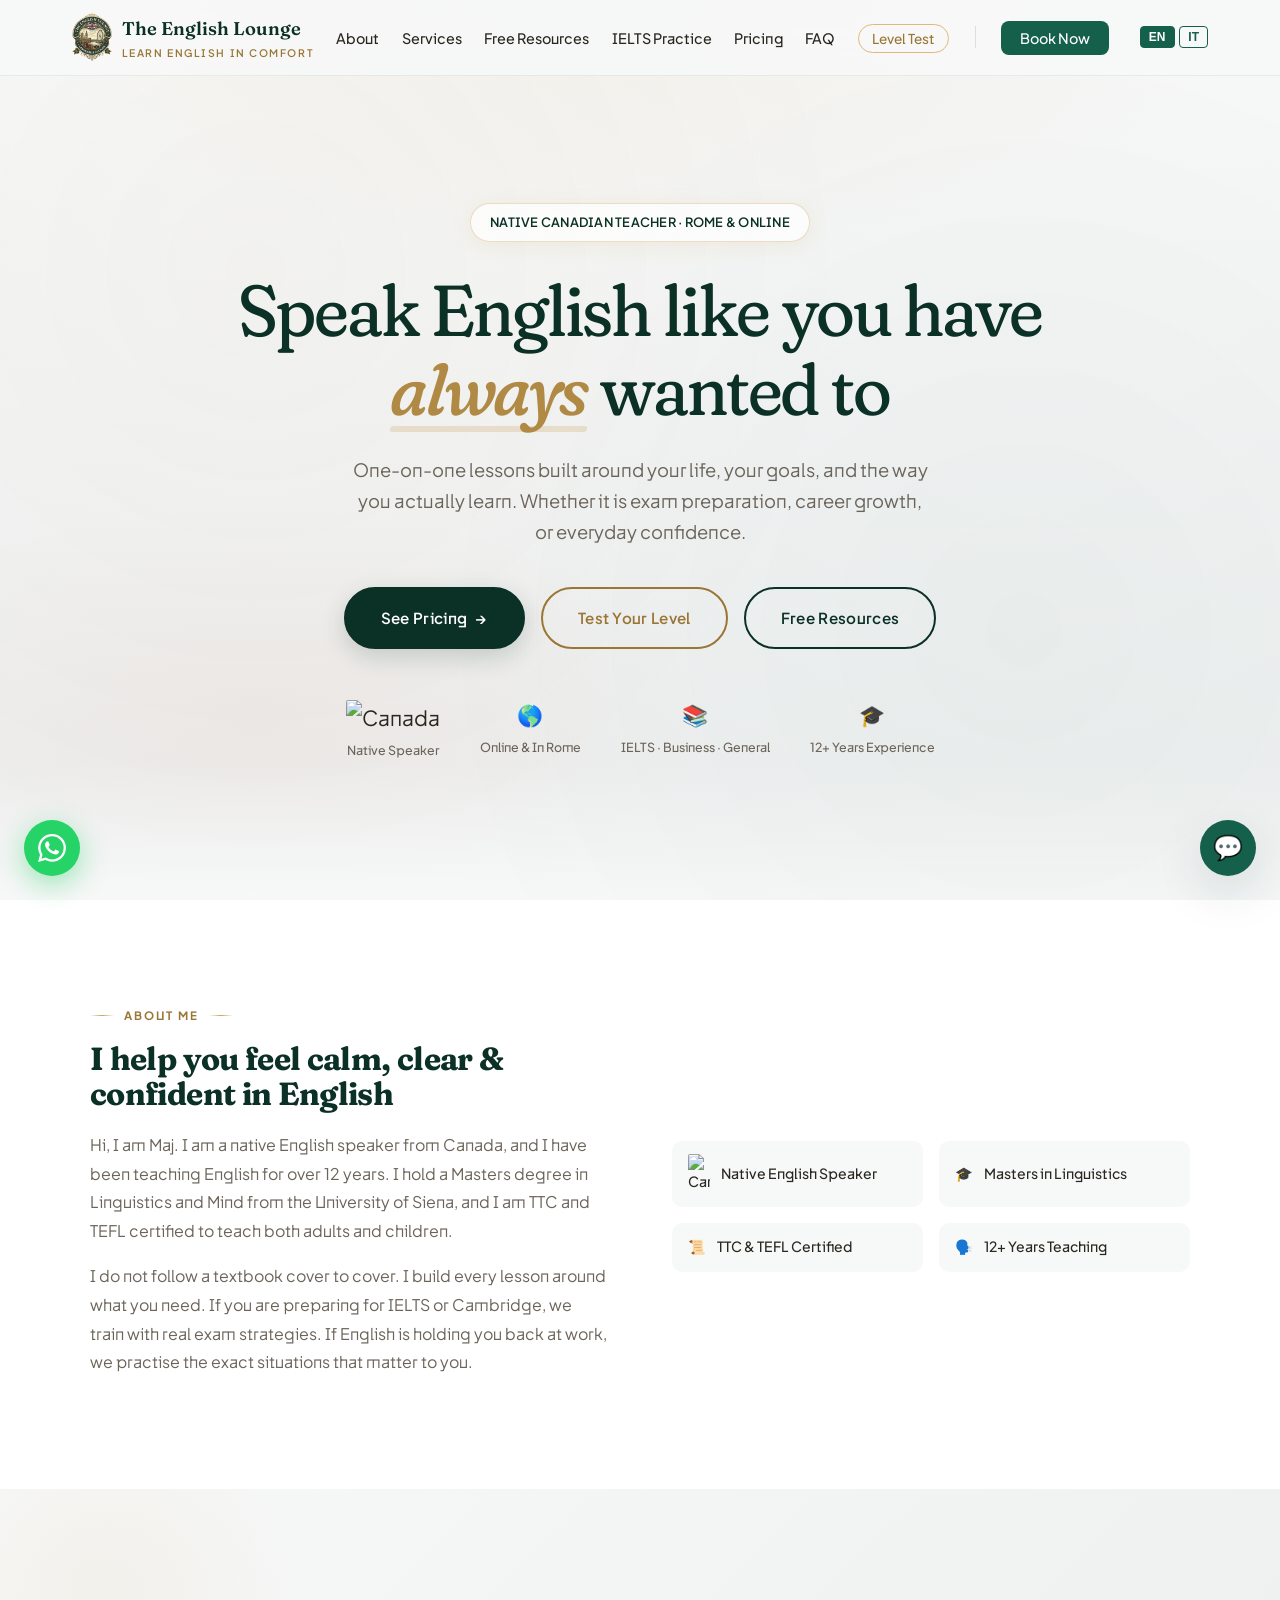
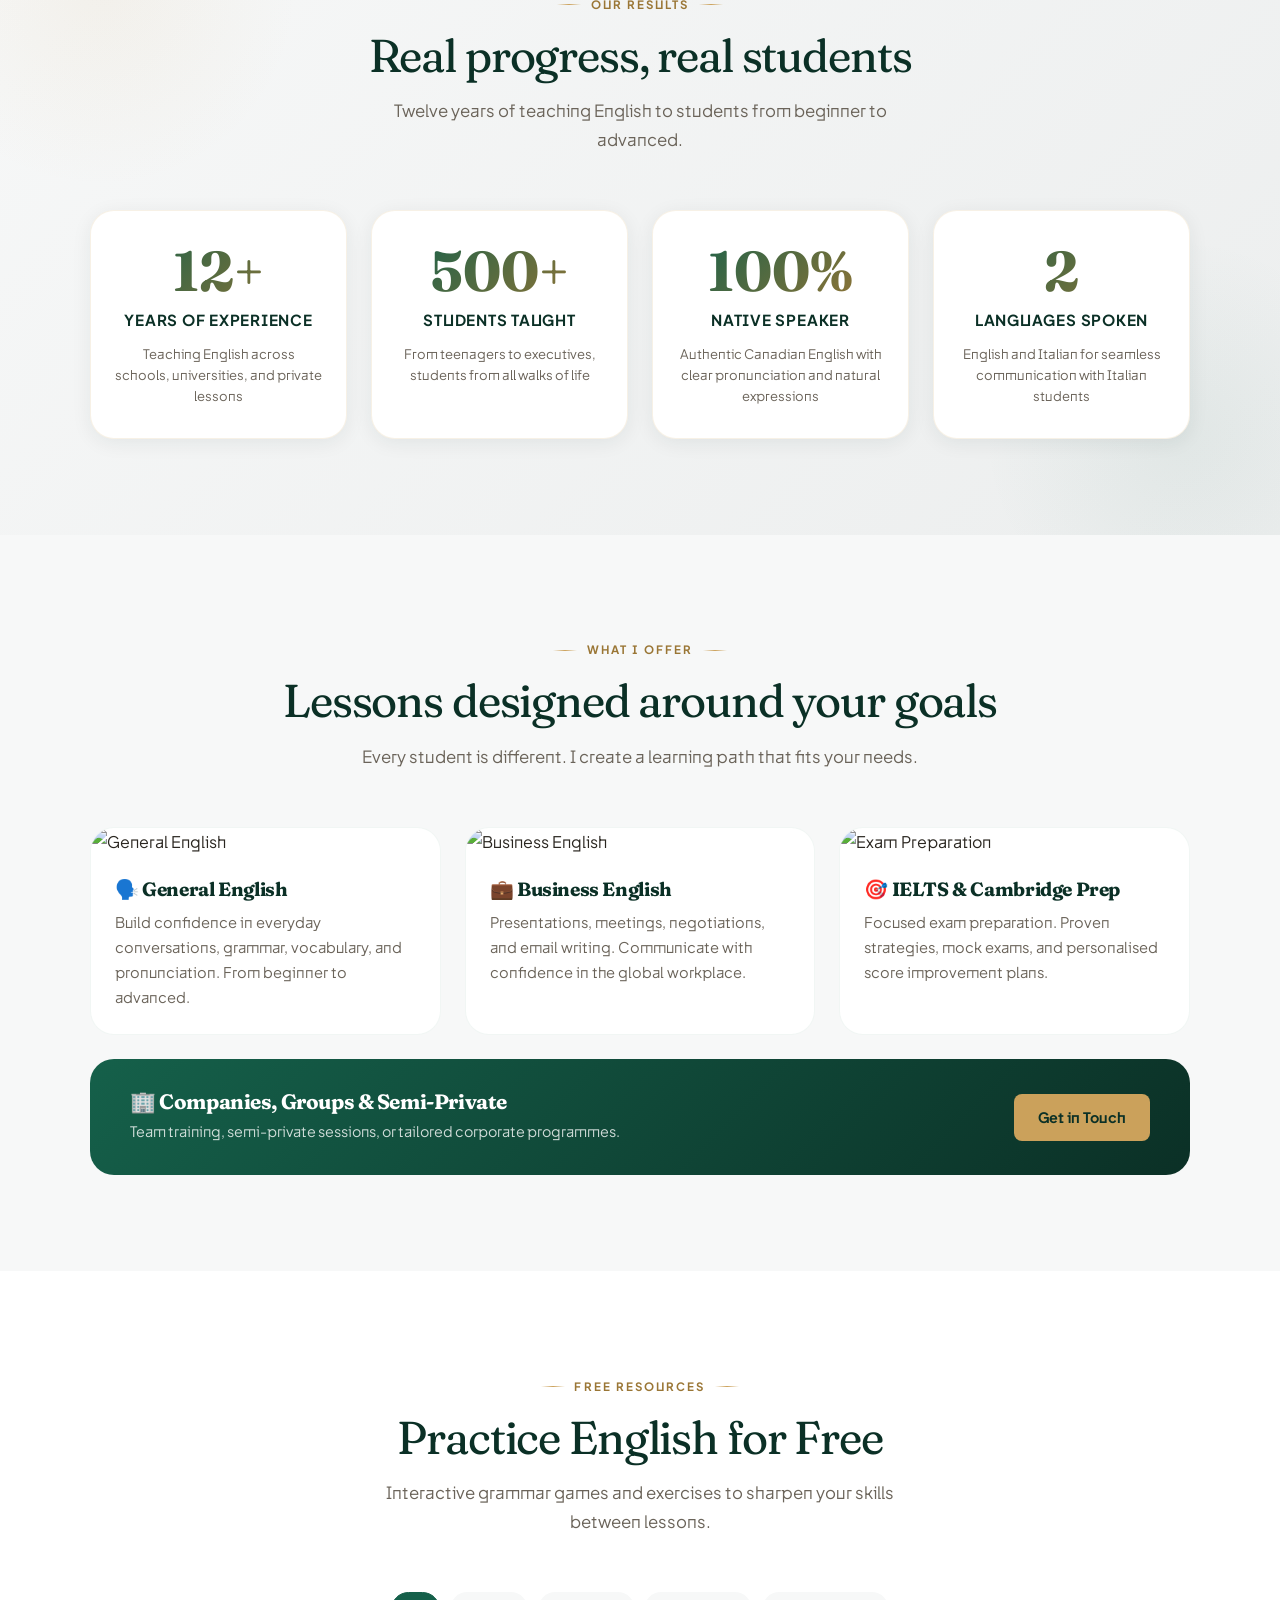
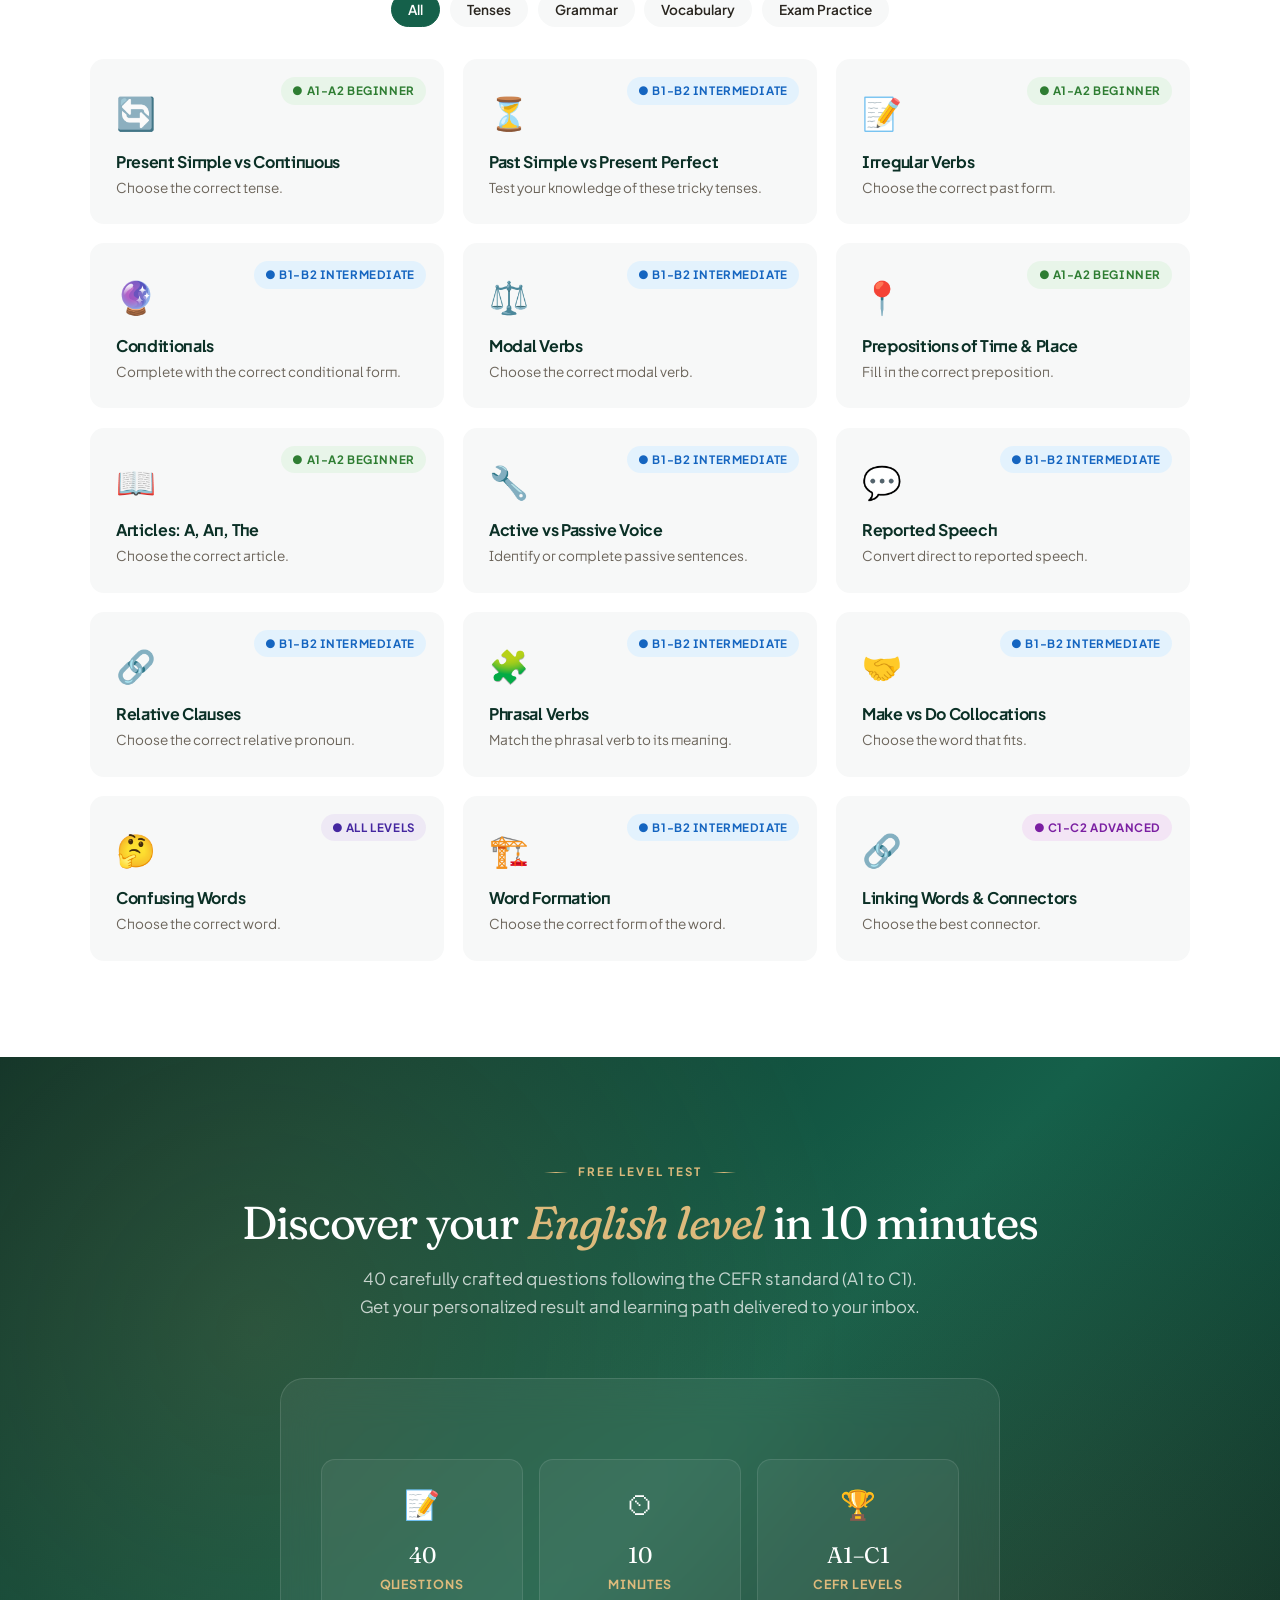
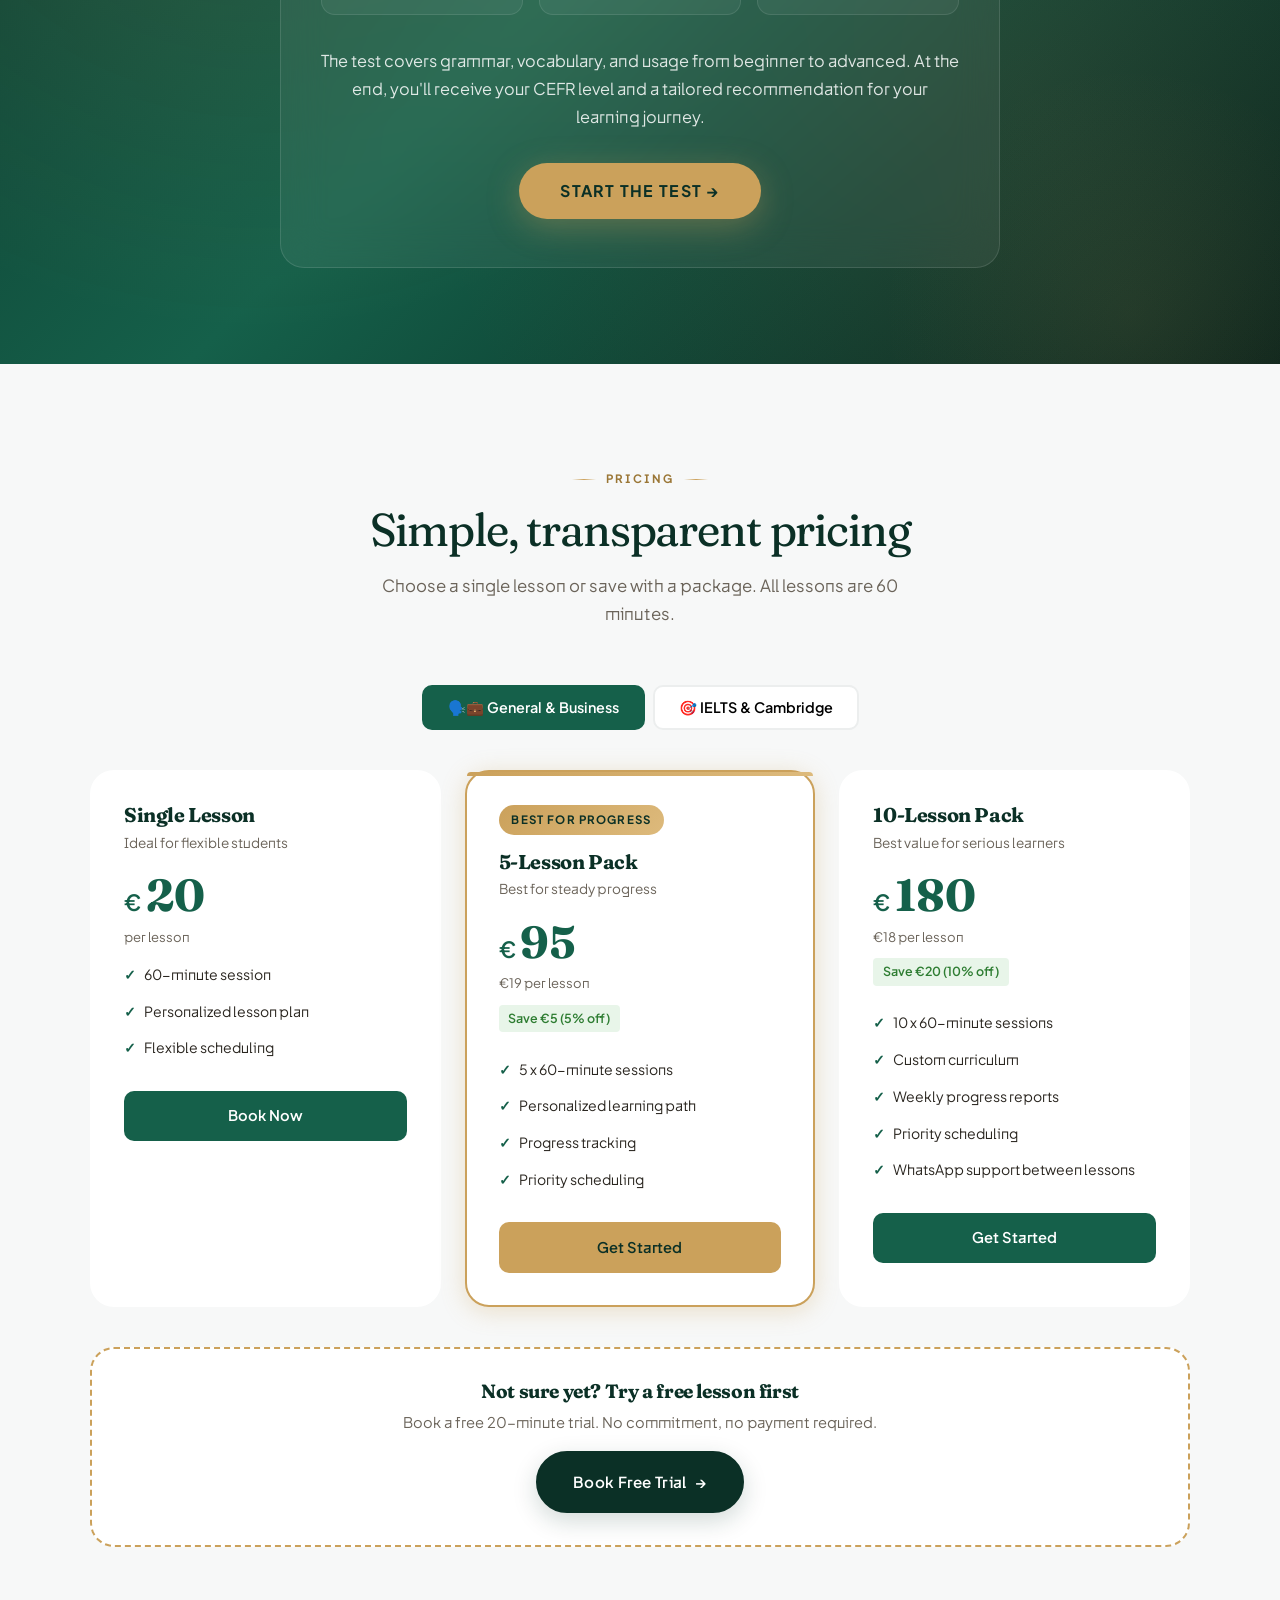
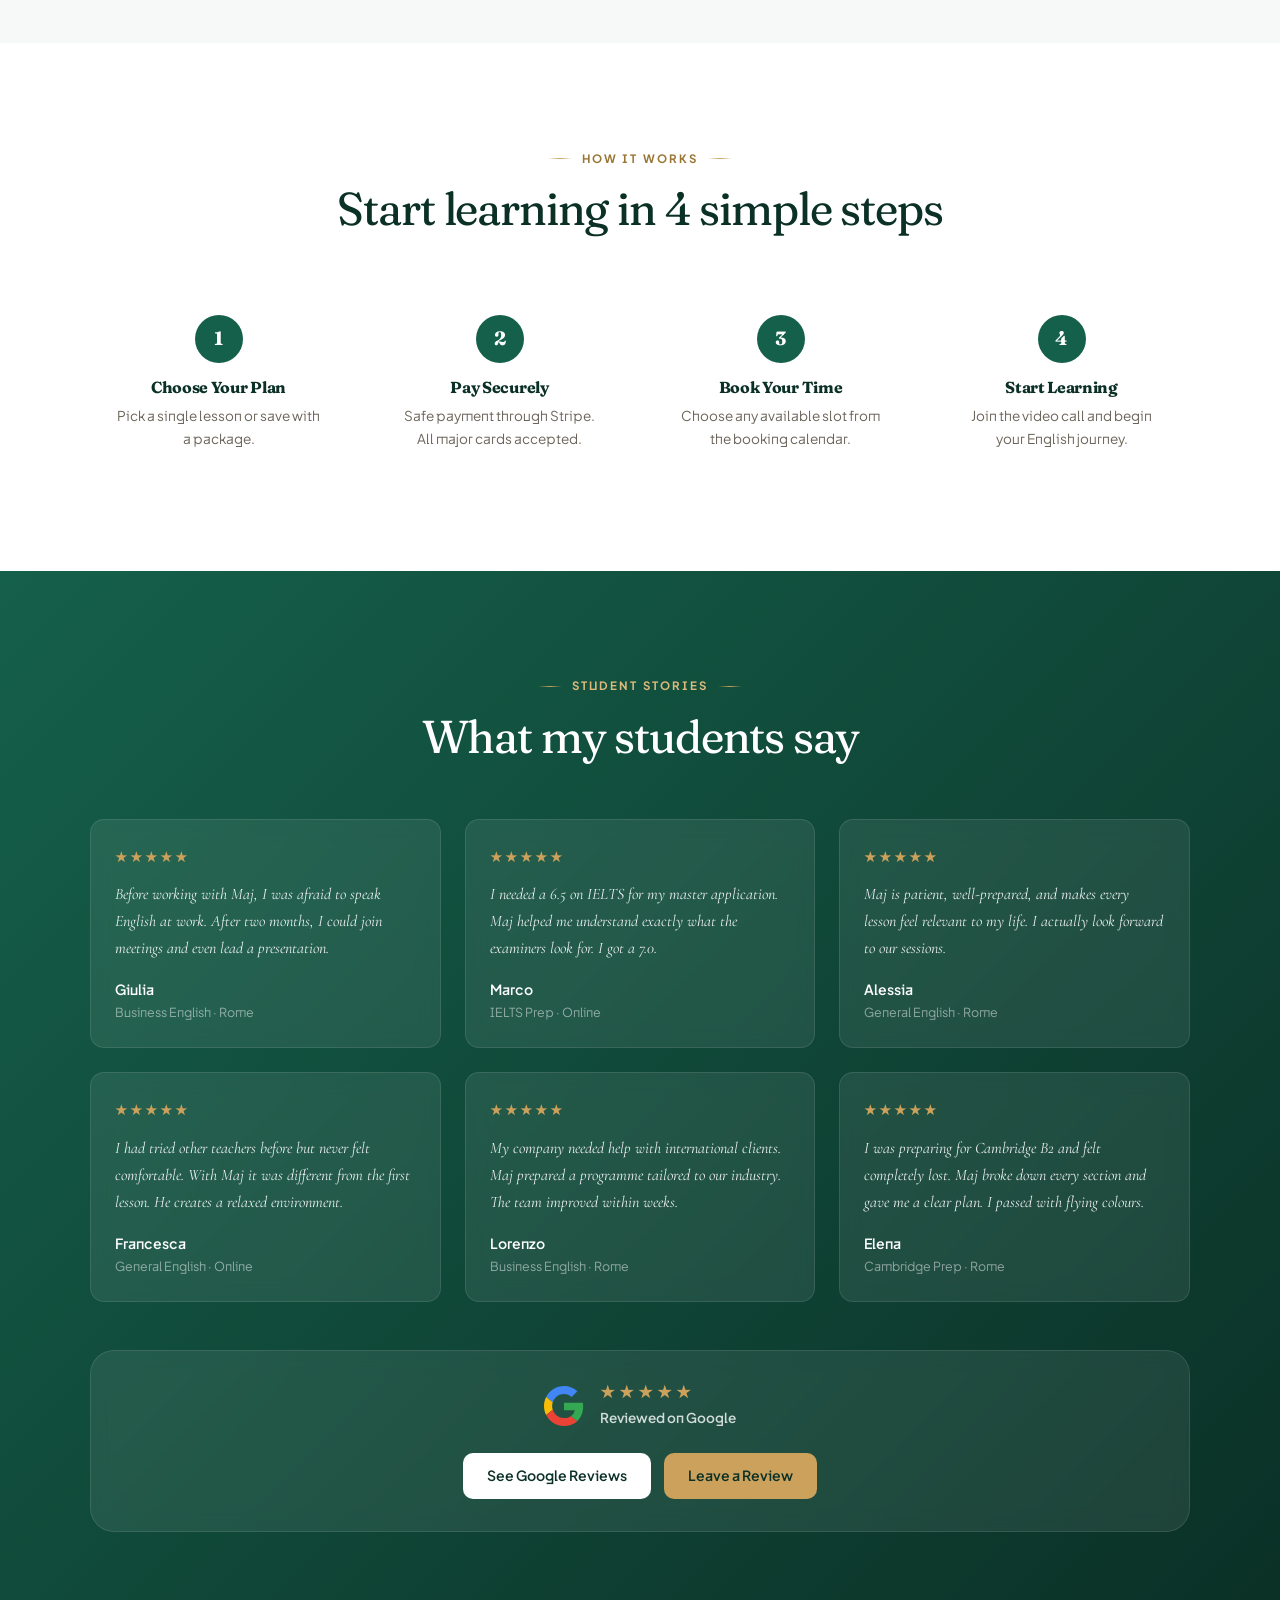
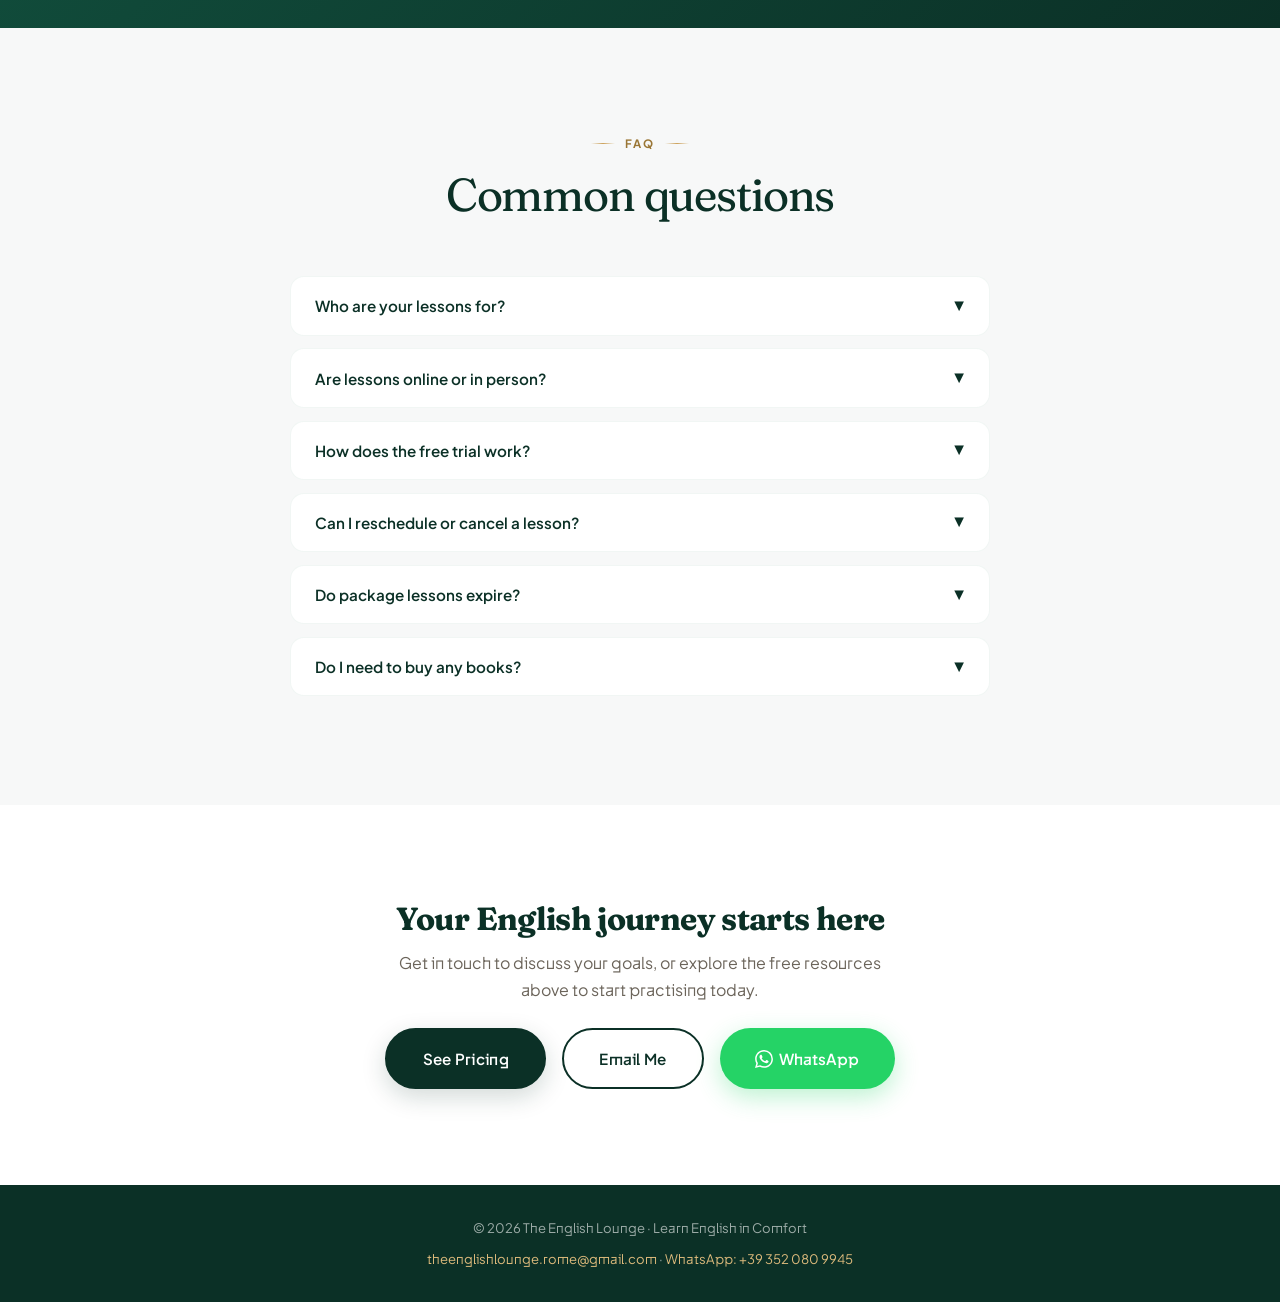
==== commit 02615535: "Visual map redesign, organised skill-index, cleaner navbar - Mock Test 5 Listening S2: replace the a" ====
--- a/index.html
+++ b/index.html
@@ -129,7 +129,7 @@
             font-size: 0.65rem; color: var(--gold-dark);
             text-transform: uppercase; letter-spacing: 0.15em; font-weight: 600;
         }
-        .nav-links { display: flex; gap: 2rem; list-style: none; align-items: center; }
+        .nav-links { display: flex; gap: 1.4rem; list-style: none; align-items: center; }
         .nav-links a {
             text-decoration: none; color: var(--text); font-size: 0.9rem;
             font-weight: 500; transition: var(--transition); position: relative;
@@ -140,6 +140,14 @@
         }
         .nav-links a:hover::after { width: 100%; }
         .nav-links a:hover { color: var(--forest); }
+        .nav-highlight {
+            color: var(--gold-dark) !important;
+            border: 1.5px solid var(--gold-light); padding: 0.32rem 0.85rem;
+            border-radius: 999px; font-weight: 600; font-size: 0.85rem !important;
+        }
+        .nav-highlight:hover { background: var(--gold); color: var(--white) !important; border-color: var(--gold); }
+        .nav-highlight::after { display: none !important; }
+        .nav-divider { width: 1px; height: 22px; background: rgba(11,48,38,0.12); margin: 0 0.2rem; }
         .nav-cta {
             background: var(--forest) !important; color: var(--white) !important;
             padding: 0.5rem 1.2rem; border-radius: 8px; font-weight: 600;
@@ -1050,9 +1058,10 @@
             <li><a href="#services"><span data-en>Services</span><span data-it>Servizi</span></a></li>
             <li><a href="#resources"><span data-en>Free Resources</span><span data-it>Risorse Gratuite</span></a></li>
             <li><a href="ielts.html"><span data-en>IELTS Practice</span><span data-it>Pratica IELTS</span></a></li>
-            <li><a href="#entry-test" style="color:var(--gold-dark);font-weight:600;"><span data-en>Level Test</span><span data-it>Test Livello</span></a></li>
             <li><a href="#pricing"><span data-en>Pricing</span><span data-it>Prezzi</span></a></li>
-            <li><a href="#faq">FAQ</a></li>
+            <li><a href="#faq"><span data-en>FAQ</span><span data-it>Domande</span></a></li>
+            <li><a href="#entry-test" class="nav-highlight"><span data-en>Level Test</span><span data-it>Test Livello</span></a></li>
+            <li class="nav-divider" aria-hidden="true"></li>
             <li><a href="#pricing" class="nav-cta"><span data-en>Book Now</span><span data-it>Prenota</span></a></li>
             <li>
                 <div class="lang-switch">
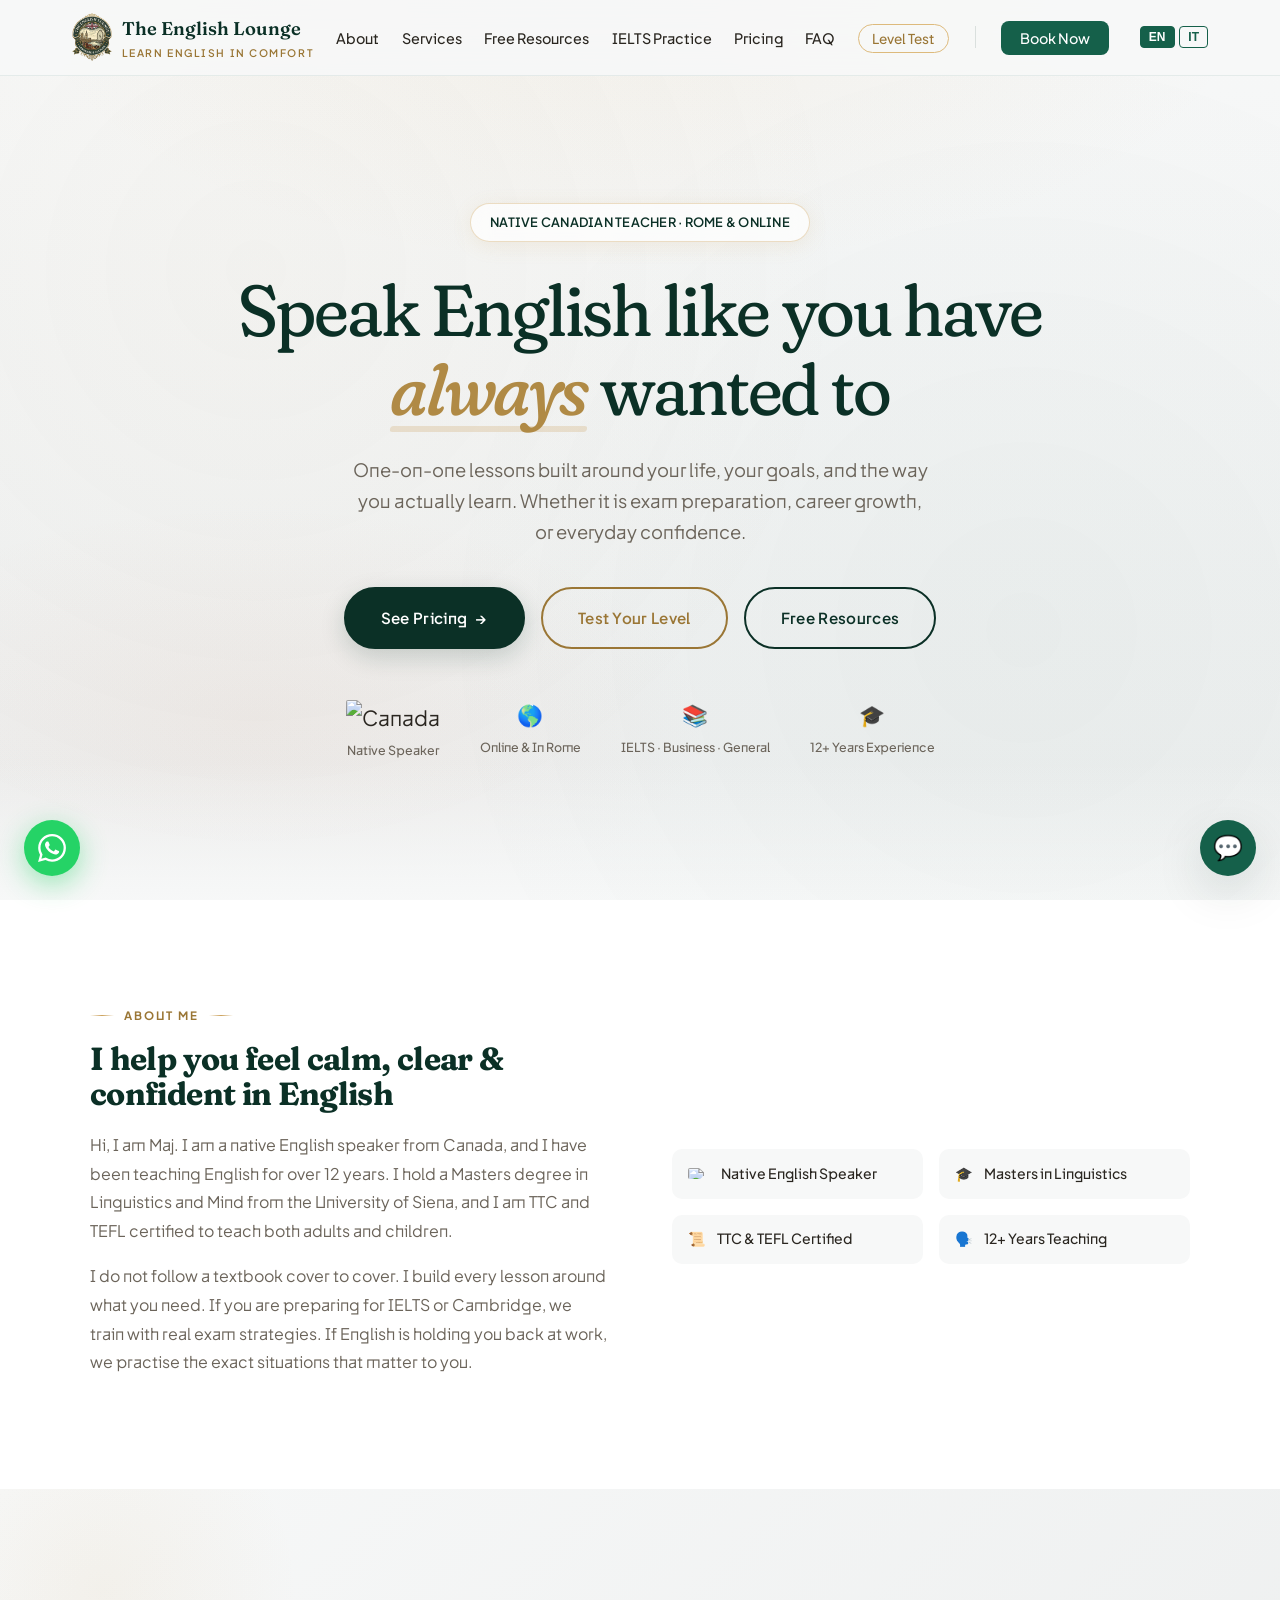
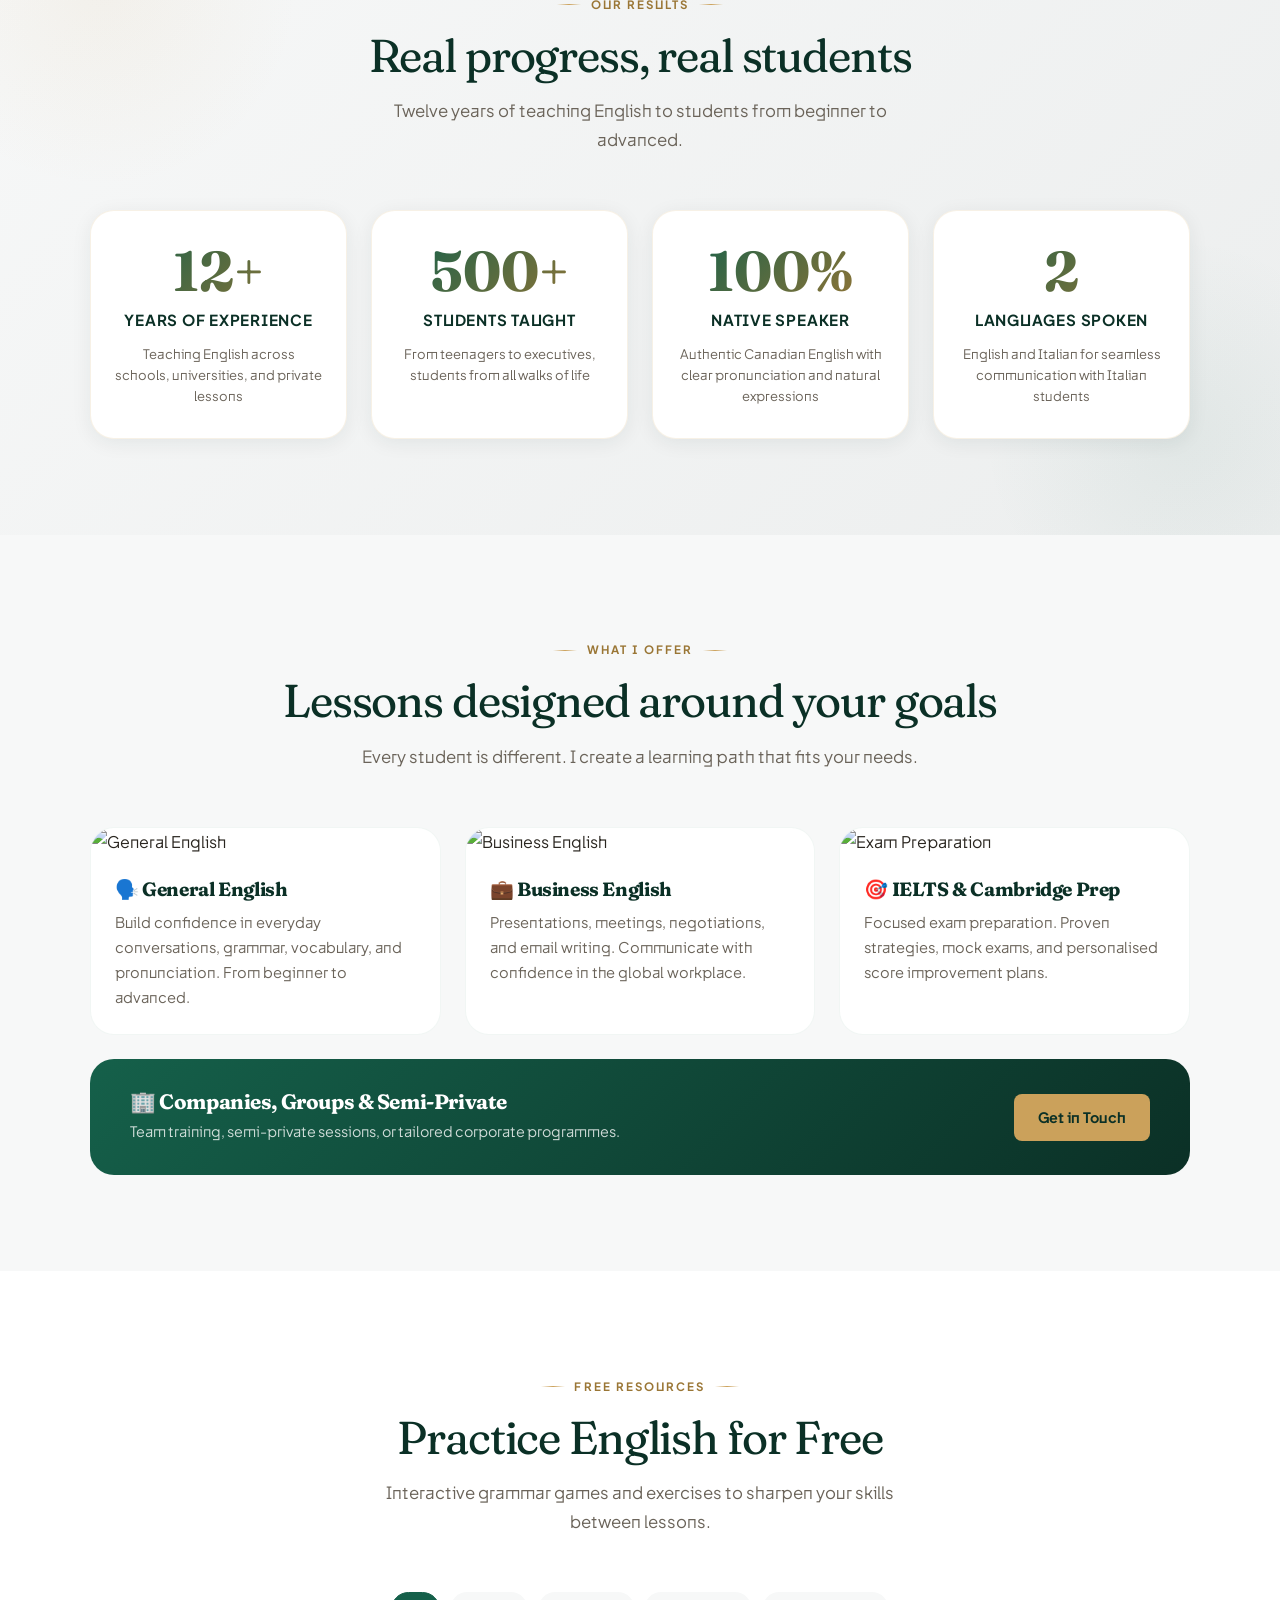
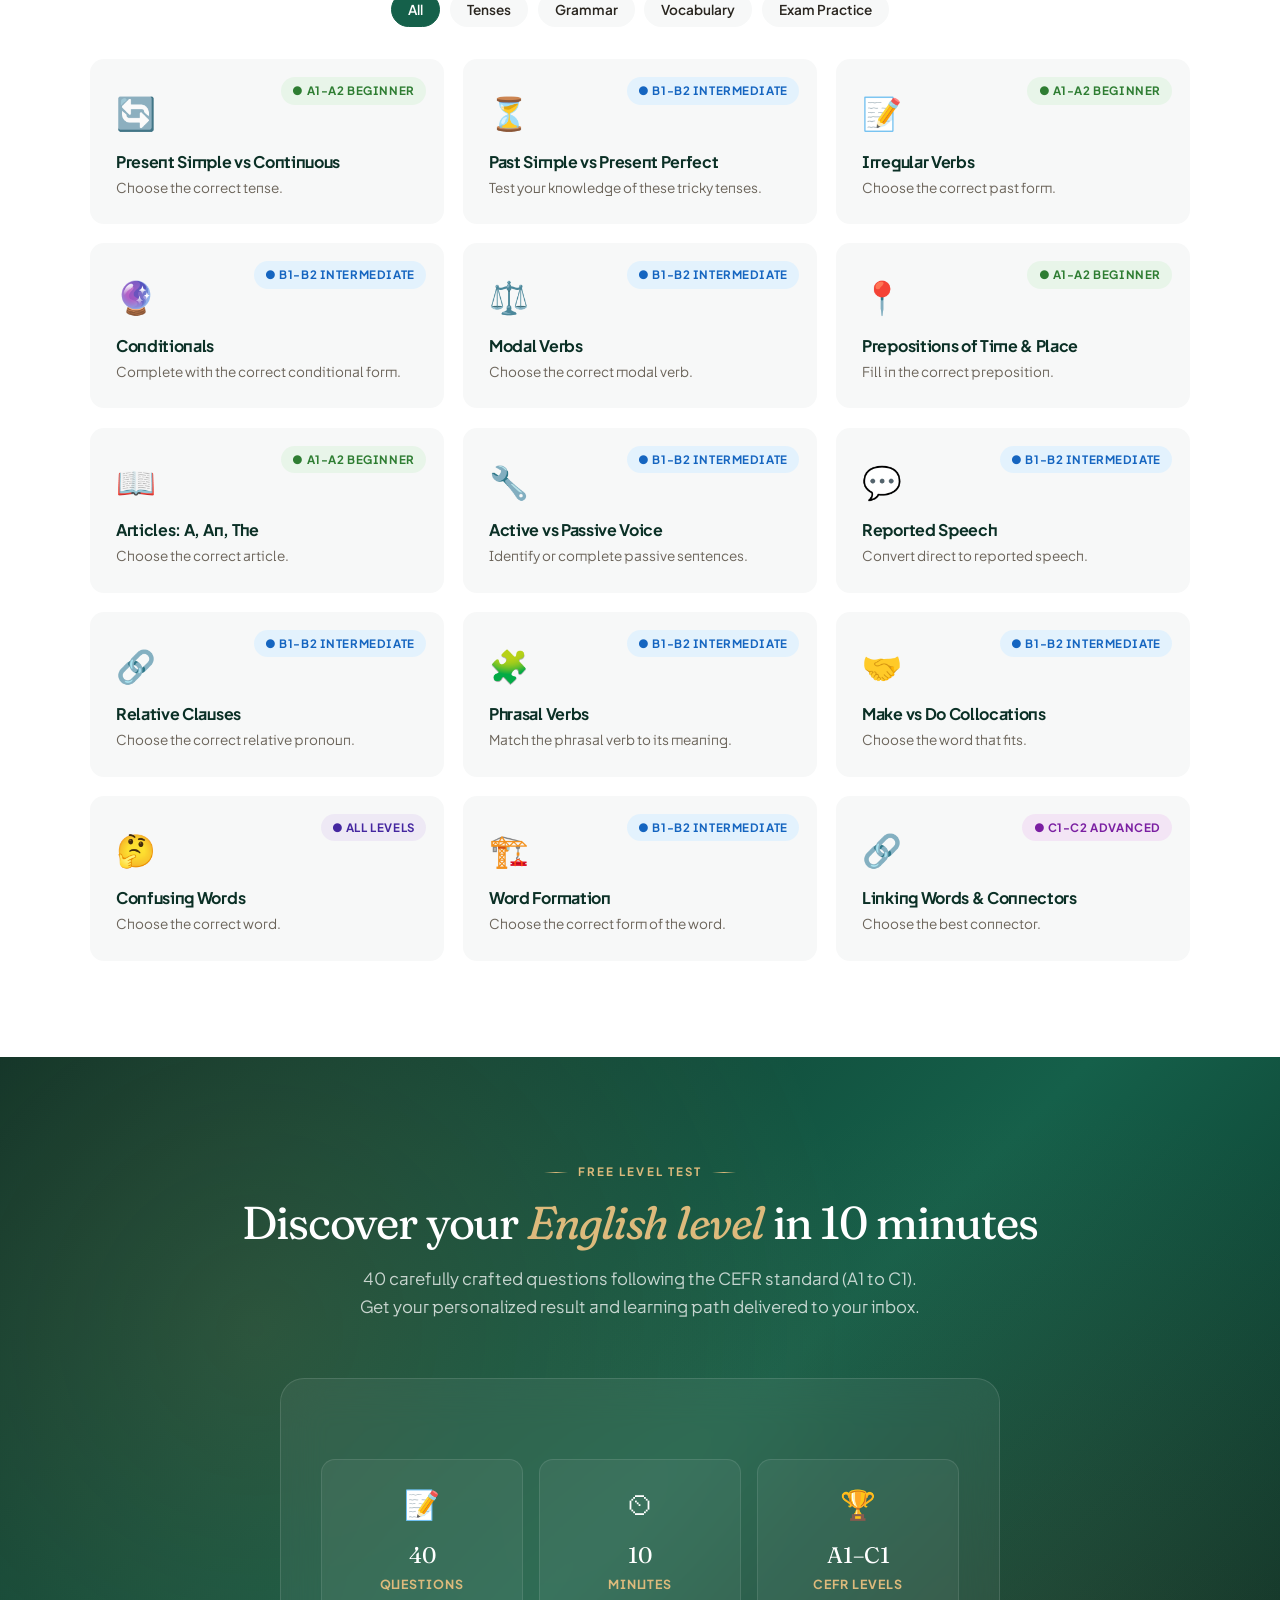
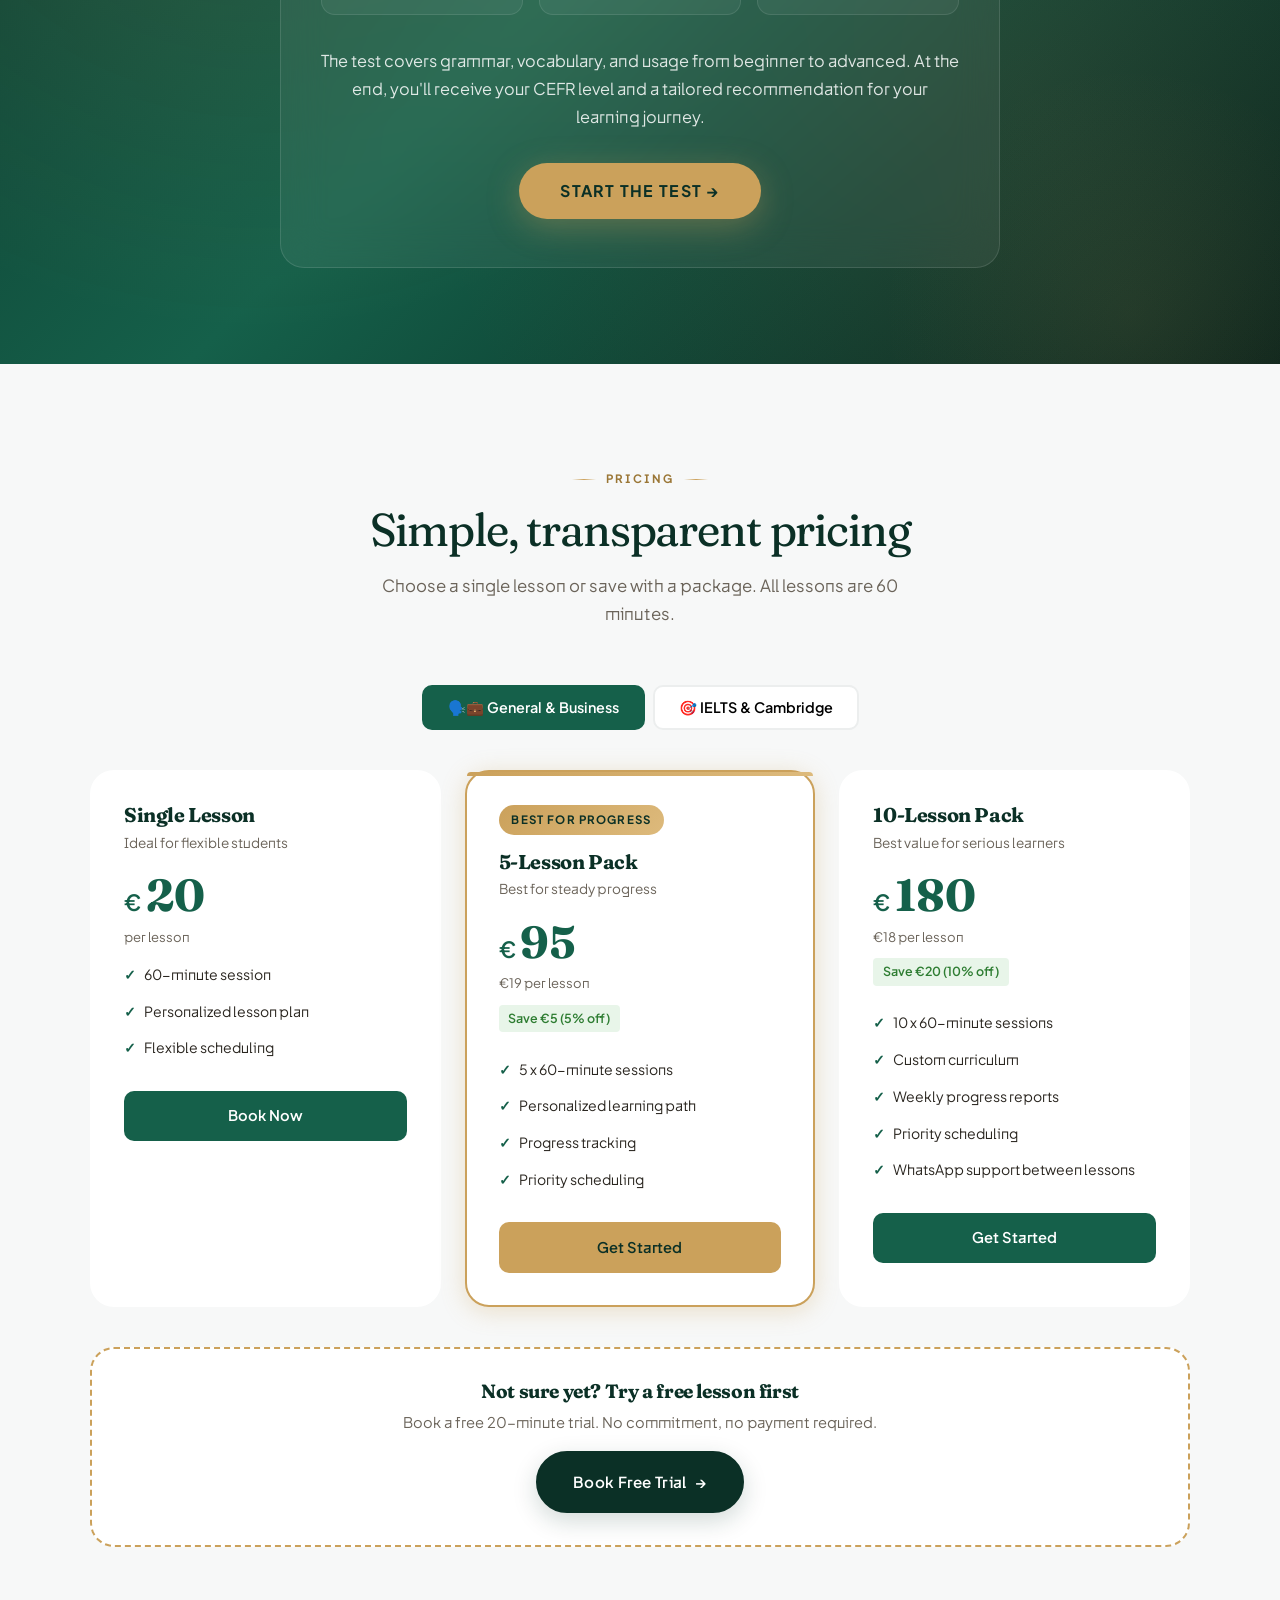
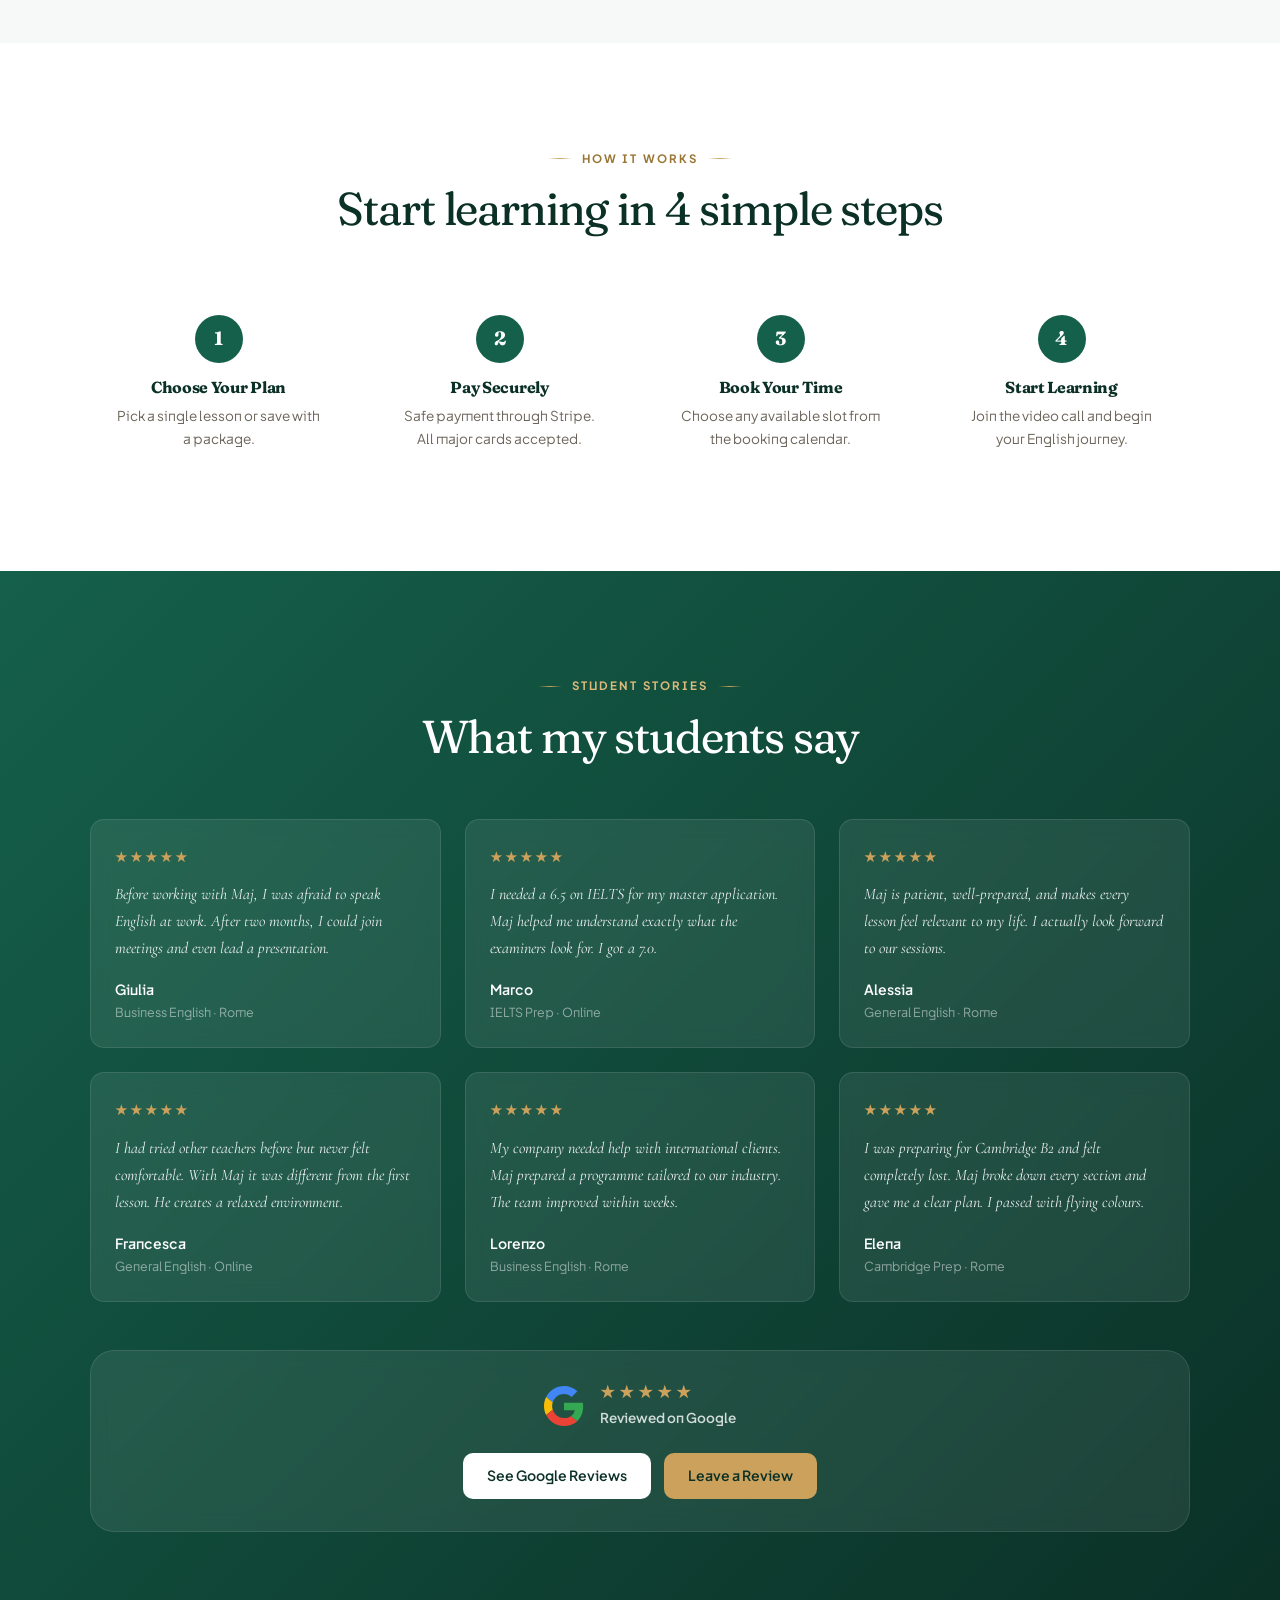
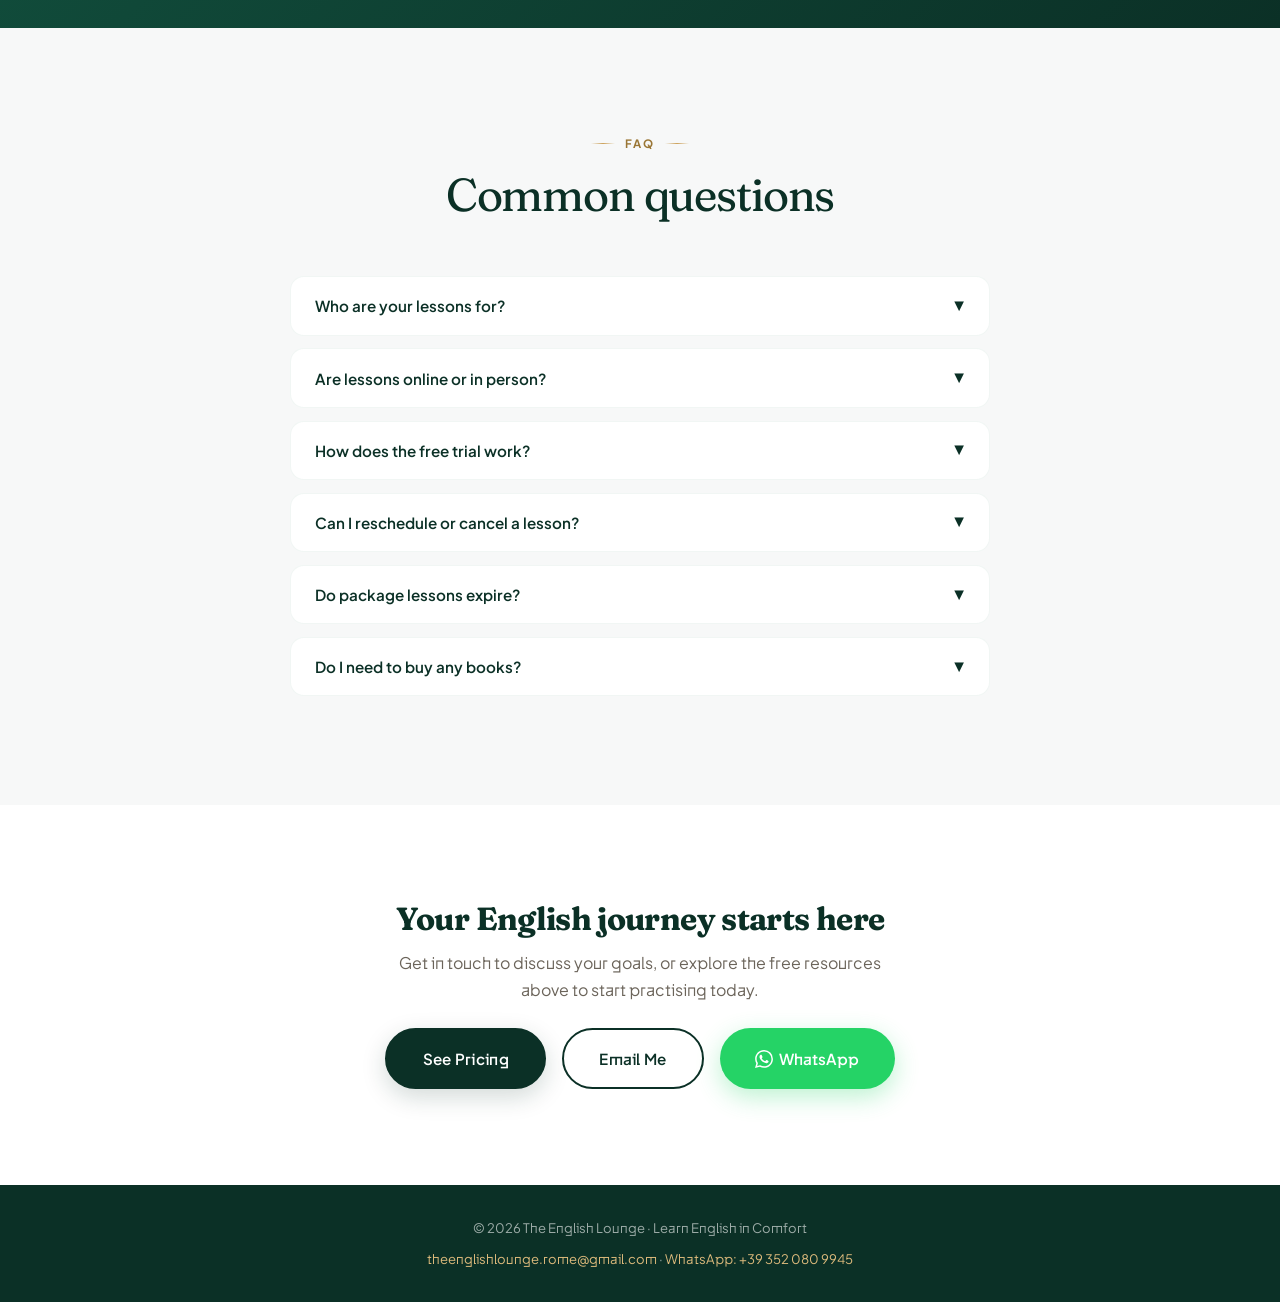
==== commit f2e91f2e: "Update index.html" ====
--- a/index.html
+++ b/index.html
@@ -5,10 +5,137 @@
     <meta name="viewport" content="width=device-width, initial-scale=1.0">
     <title>The English Lounge | Learn English in Comfort</title>
     <meta name="description" content="Private English lessons in Rome & Online. Native Canadian teacher with 12+ years experience. General English, Business English, IELTS & Cambridge preparation.">
+    <link rel="canonical" href="https://englishloungerome.com/">
+    <meta property="og:title" content="The English Lounge | Learn English in Comfort">
+    <meta property="og:description" content="Private English lessons in Rome & Online. Native Canadian teacher with 12+ years experience. General English, Business English, IELTS & Cambridge preparation.">
+    <meta property="og:url" content="https://englishloungerome.com/">
+    <meta property="og:type" content="website">
+    <meta property="og:image" content="https://englishloungerome.com/logo.png">
+    <meta name="robots" content="index, follow">
+    <link rel="alternate" hreflang="en" href="https://englishloungerome.com/">
+    <link rel="alternate" hreflang="it" href="https://englishloungerome.com/">
+    <link rel="alternate" hreflang="x-default" href="https://englishloungerome.com/">
+    <meta name="twitter:card" content="summary_large_image">
+    <meta name="twitter:title" content="The English Lounge | Learn English in Comfort">
+    <meta name="twitter:description" content="Private English lessons in Rome & Online. Native Canadian teacher with 12+ years experience. General English, Business English, IELTS & Cambridge preparation.">
+    <meta name="twitter:image" content="https://englishloungerome.com/logo.png">
     <link rel="icon" type="image/png" sizes="32x32" href="favicon.png">
     <link rel="icon" type="image/x-icon" href="favicon.ico">
     <link rel="apple-touch-icon" sizes="180x180" href="favicon-180.png">
+    <link rel="preconnect" href="https://fonts.googleapis.com">
+    <link rel="preconnect" href="https://fonts.gstatic.com" crossorigin>
     <link href="https://fonts.googleapis.com/css2?family=Fraunces:ital,opsz,wght,SOFT,WONK@0,9..144,300..900,0..100,0..1;1,9..144,300..900,0..100,0..1&family=Plus+Jakarta+Sans:wght@300;400;500;600;700;800&family=Cormorant+Garamond:ital,wght@0,400;0,500;0,600;1,400;1,500&display=swap" rel="stylesheet">
+    <script type="application/ld+json">
+    {
+      "@context": "https://schema.org",
+      "@type": "LocalBusiness",
+      "@id": "https://englishloungerome.com/#business",
+      "name": "The English Lounge",
+      "description": "Private English lessons in Rome and online with a native Canadian teacher. General English, Business English, IELTS and Cambridge exam preparation.",
+      "url": "https://englishloungerome.com/",
+      "logo": "https://englishloungerome.com/logo.png",
+      "image": "https://englishloungerome.com/logo.png",
+      "telephone": "+393520809945",
+      "email": "theenglishlounge.rome@gmail.com",
+      "priceRange": "\u20ac20-\u20ac207",
+      "address": {
+        "@type": "PostalAddress",
+        "addressLocality": "Rome",
+        "addressRegion": "Lazio",
+        "addressCountry": "IT"
+      },
+      "areaServed": [
+        { "@type": "City", "name": "Rome" },
+        { "@type": "Country", "name": "Italy" }
+      ],
+      "founder": {
+        "@type": "Person",
+        "name": "Majid Jaffrey",
+        "jobTitle": "English Teacher",
+        "alumniOf": "University of Siena",
+        "knowsLanguage": ["en", "it"]
+      },
+      "makesOffer": [
+        {
+          "@type": "Offer",
+          "name": "Free 20-Minute Trial Lesson",
+          "price": "0",
+          "priceCurrency": "EUR"
+        },
+        {
+          "@type": "Offer",
+          "name": "Single English Lesson (General or Business)",
+          "price": "20",
+          "priceCurrency": "EUR"
+        },
+        {
+          "@type": "Offer",
+          "name": "Single Exam Preparation Lesson (IELTS / Cambridge)",
+          "price": "23",
+          "priceCurrency": "EUR"
+        }
+      ],
+      "sameAs": [
+        "https://cal.com/the.englishlounge"
+      ]
+    }
+    </script>
+    <script type="application/ld+json">
+    {
+      "@context": "https://schema.org",
+      "@type": "FAQPage",
+      "mainEntity": [
+        {
+          "@type": "Question",
+          "name": "Who are your lessons for?",
+          "acceptedAnswer": {
+            "@type": "Answer",
+            "text": "Lessons are for adults and teenagers at every level, from complete beginner (A1) to advanced (C1+). Whether you need general conversation, Business English, or IELTS and Cambridge exam preparation, each lesson plan is personalized to your goals."
+          }
+        },
+        {
+          "@type": "Question",
+          "name": "Are lessons online or in person?",
+          "acceptedAnswer": {
+            "@type": "Answer",
+            "text": "Both. You can take lessons online via video call from anywhere, or in person in Rome. You choose whichever format suits you best."
+          }
+        },
+        {
+          "@type": "Question",
+          "name": "How does the free trial work?",
+          "acceptedAnswer": {
+            "@type": "Answer",
+            "text": "The free trial is a relaxed 20-minute video call. We get to know each other, assess your current level, and discuss your goals. There is no payment and no commitment required."
+          }
+        },
+        {
+          "@type": "Question",
+          "name": "Can I reschedule or cancel a lesson?",
+          "acceptedAnswer": {
+            "@type": "Answer",
+            "text": "Yes. You can reschedule or cancel with at least 1 day of notice for a full refund of the lesson. Changes communicated later than that are treated as a completed lesson."
+          }
+        },
+        {
+          "@type": "Question",
+          "name": "Do package lessons expire?",
+          "acceptedAnswer": {
+            "@type": "Answer",
+            "text": "Packages are flexible and designed to fit your schedule. Lessons can be booked at times that work for you, week by week."
+          }
+        },
+        {
+          "@type": "Question",
+          "name": "Do I need to buy any books?",
+          "acceptedAnswer": {
+            "@type": "Answer",
+            "text": "No. All learning materials are provided as part of your lessons, tailored to your level and goals."
+          }
+        }
+      ]
+    }
+    </script>
     <style>
         :root {
             /* Primary: Modern Emerald Green */
@@ -63,6 +190,24 @@
 
         * { margin: 0; padding: 0; box-sizing: border-box; }
         html { scroll-behavior: smooth; }
+        :focus-visible {
+            outline: 3px solid var(--gold);
+            outline-offset: 2px;
+            border-radius: 4px;
+        }
+        .test-option:focus-visible, .btn-primary:focus-visible,
+        .btn-secondary:focus-visible, .btn-start-test:focus-visible {
+            outline: 3px solid var(--forest);
+            outline-offset: 3px;
+        }
+        @media (prefers-reduced-motion: reduce) {
+            *, *::before, *::after {
+                animation-duration: 0.01ms !important;
+                animation-iteration-count: 1 !important;
+                transition-duration: 0.01ms !important;
+            }
+            html { scroll-behavior: auto; }
+        }
         body {
             font-family: var(--font-body);
             color: var(--text);
@@ -145,7 +290,7 @@
             border: 1.5px solid var(--gold-light); padding: 0.32rem 0.85rem;
             border-radius: 999px; font-weight: 600; font-size: 0.85rem !important;
         }
-        .nav-highlight:hover { background: var(--gold); color: var(--white) !important; border-color: var(--gold); }
+        .nav-highlight:hover { background: var(--gold); color: var(--forest-deep) !important; border-color: var(--gold); }
         .nav-highlight::after { display: none !important; }
         .nav-divider { width: 1px; height: 22px; background: rgba(11,48,38,0.12); margin: 0 0.2rem; }
         .nav-cta {
@@ -645,7 +790,7 @@
             box-shadow: var(--shadow);
         }
         .test-option:hover .opt-letter {
-            background: var(--gold); color: var(--white);
+            background: var(--gold); color: var(--forest-deep);
         }
         .test-option.selected {
             border-color: var(--forest);
@@ -1044,8 +1189,8 @@
 <!-- ===== NAVBAR ===== -->
 <nav class="navbar" id="navbar">
     <div class="nav-inner">
-        <a href="#" class="nav-brand">
-            <img src="logo.png" alt="The English Lounge">
+        <a href="#home" class="nav-brand" aria-label="The English Lounge - back to top">
+            <img src="logo.png" alt="The English Lounge" width="40" height="48">
             <div>
                 <div class="nav-brand-text">The English Lounge</div>
                 <div class="nav-brand-tagline">
@@ -1097,7 +1242,7 @@
             <a href="#resources" class="btn-secondary"><span data-en>Free Resources</span><span data-it>Risorse Gratuite</span></a>
         </div>
         <div class="hero-stats">
-            <div class="hero-stat"><div class="hero-stat-icon"><img src="https://flagcdn.com/w40/ca.png" alt="Canada" style="width:24px;height:auto;vertical-align:middle;border-radius:2px;"></div><div class="hero-stat-label"><span data-en>Native Speaker</span><span data-it>Madrelingua</span></div></div>
+            <div class="hero-stat"><div class="hero-stat-icon"><img src="https://flagcdn.com/w40/ca.png" alt="Canada" width="24" height="12" style="width:24px;height:auto;vertical-align:middle;border-radius:2px;"></div><div class="hero-stat-label"><span data-en>Native Speaker</span><span data-it>Madrelingua</span></div></div>
             <div class="hero-stat"><div class="hero-stat-icon">&#127758;</div><div class="hero-stat-label"><span data-en>Online &amp; In Rome</span><span data-it>Online &amp; a Roma</span></div></div>
             <div class="hero-stat"><div class="hero-stat-icon">&#128218;</div><div class="hero-stat-label">IELTS &middot; Business &middot; General</div></div>
             <div class="hero-stat"><div class="hero-stat-icon">&#127891;</div><div class="hero-stat-label"><span data-en>12+ Years Experience</span><span data-it>12+ Anni Esperienza</span></div></div>
@@ -1126,7 +1271,7 @@
             </div>
             <div>
                 <div class="about-credentials">
-                    <div class="credential"><img src="https://flagcdn.com/w40/ca.png" alt="Canada" style="width:22px;height:auto;border-radius:2px;"> <span data-en>Native English Speaker</span><span data-it>Madrelingua Inglese</span></div>
+                    <div class="credential"><img src="https://flagcdn.com/w40/ca.png" alt="Canada" width="22" height="11" style="width:22px;height:auto;border-radius:2px;"> <span data-en>Native English Speaker</span><span data-it>Madrelingua Inglese</span></div>
                     <div class="credential">&#127891; <span data-en>Masters in Linguistics</span><span data-it>Laurea in Linguistica</span></div>
                     <div class="credential">&#128220; <span data-en>TTC &amp; TEFL Certified</span><span data-it>Certificato TTC &amp; TEFL</span></div>
                     <div class="credential">&#128483;&#65039; <span data-en>12+ Years Teaching</span><span data-it>12+ Anni Insegnamento</span></div>
@@ -1179,21 +1324,21 @@
         </div>
         <div class="services-grid">
             <div class="service-card fade-in">
-                <img src="https://images.unsplash.com/photo-1543269865-cbf427effbad?w=600&q=80" alt="General English" class="service-img">
+                <img src="https://images.unsplash.com/photo-1543269865-cbf427effbad?w=600&q=80" alt="General English" class="service-img" width="600" height="180" loading="lazy">
                 <div class="service-body">
                     <h3><span data-en>&#128483;&#65039; General English</span><span data-it>&#128483;&#65039; Inglese Generale</span></h3>
                     <p><span data-en>Build confidence in everyday conversations, grammar, vocabulary, and pronunciation. From beginner to advanced.</span><span data-it>Acquisisci sicurezza nelle conversazioni quotidiane, grammatica, vocabolario e pronuncia.</span></p>
                 </div>
             </div>
             <div class="service-card fade-in">
-                <img src="https://images.unsplash.com/photo-1517245386807-bb43f82c33c4?w=600&q=80" alt="Business English" class="service-img">
+                <img src="https://images.unsplash.com/photo-1517245386807-bb43f82c33c4?w=600&q=80" alt="Business English" class="service-img" width="600" height="180" loading="lazy">
                 <div class="service-body">
                     <h3><span data-en>&#128188; Business English</span><span data-it>&#128188; Inglese Commerciale</span></h3>
                     <p><span data-en>Presentations, meetings, negotiations, and email writing. Communicate with confidence in the global workplace.</span><span data-it>Presentazioni, riunioni, negoziazioni e email. Comunica con sicurezza nel mondo del lavoro.</span></p>
                 </div>
             </div>
             <div class="service-card fade-in">
-                <img src="https://images.unsplash.com/photo-1434030216411-0b793f4b4173?w=600&q=80" alt="Exam Preparation" class="service-img">
+                <img src="https://images.unsplash.com/photo-1434030216411-0b793f4b4173?w=600&q=80" alt="Exam Preparation" class="service-img" width="600" height="180" loading="lazy">
                 <div class="service-body">
                     <h3><span data-en>&#127919; IELTS &amp; Cambridge Prep</span><span data-it>&#127919; Preparazione IELTS &amp; Cambridge</span></h3>
                     <p><span data-en>Focused exam preparation. Proven strategies, mock exams, and personalised score improvement plans.</span><span data-it>Preparazione mirata. Strategie comprovate, simulazioni e piani personalizzati.</span></p>
@@ -1557,6 +1702,7 @@
 
 function setLang(lang) {
     currentLang = lang;
+    document.documentElement.lang = lang;
     if (lang === 'it') {
         document.body.classList.add('lang-it');
     } else {
@@ -2223,4 +2369,4 @@
 
 </script>
 </body>
-</html>+</html>
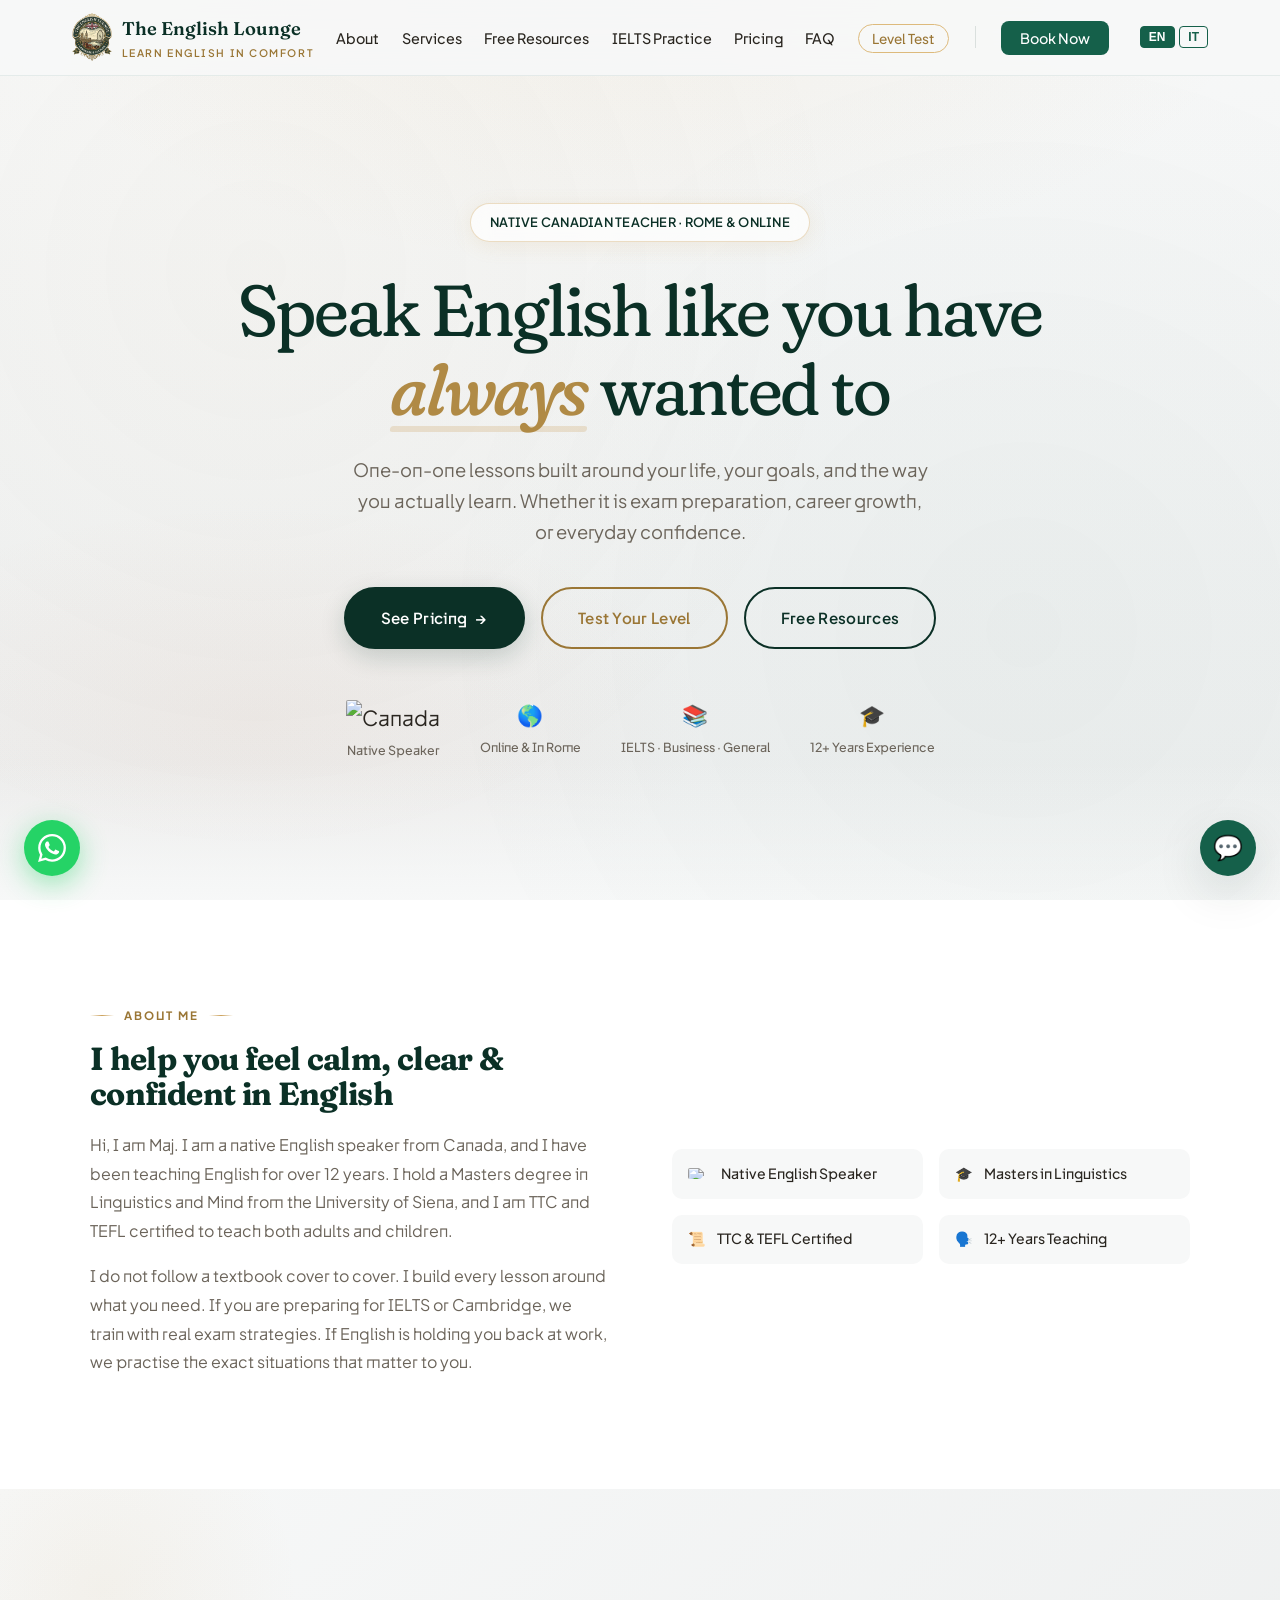
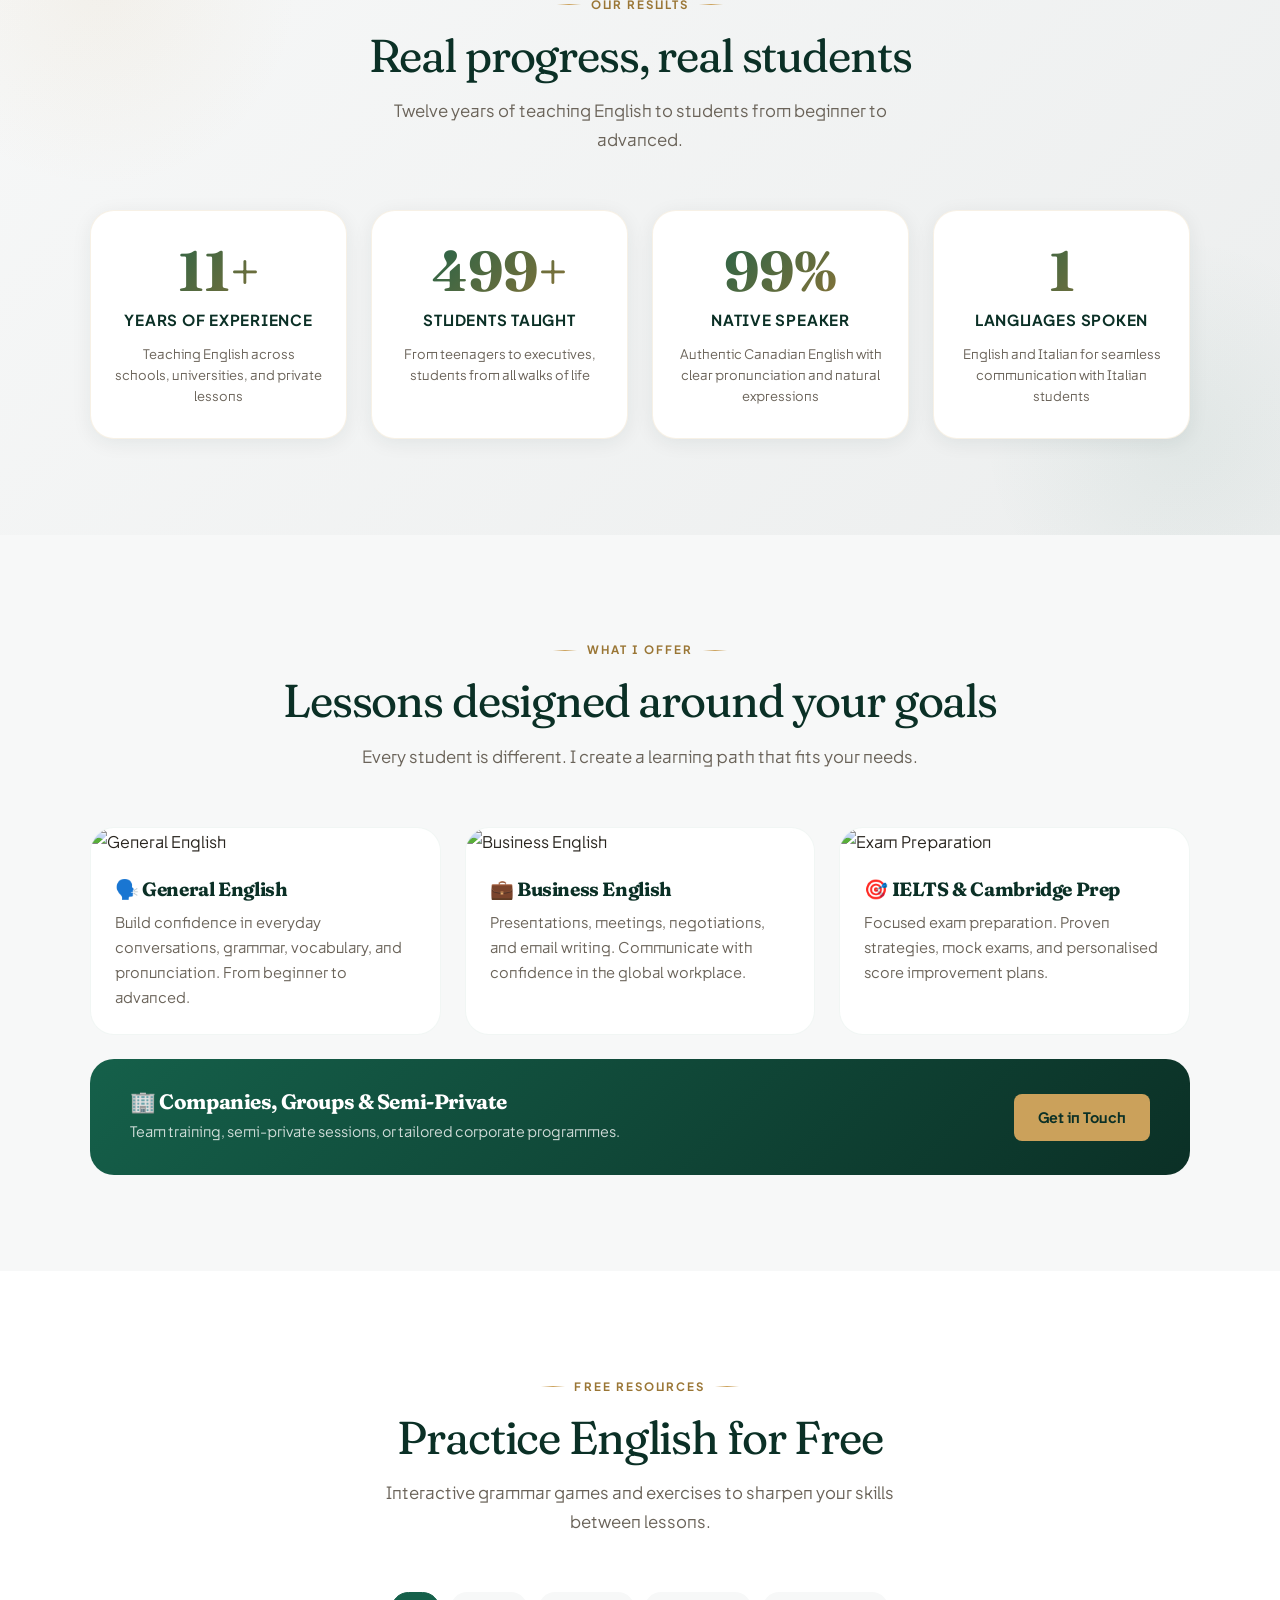
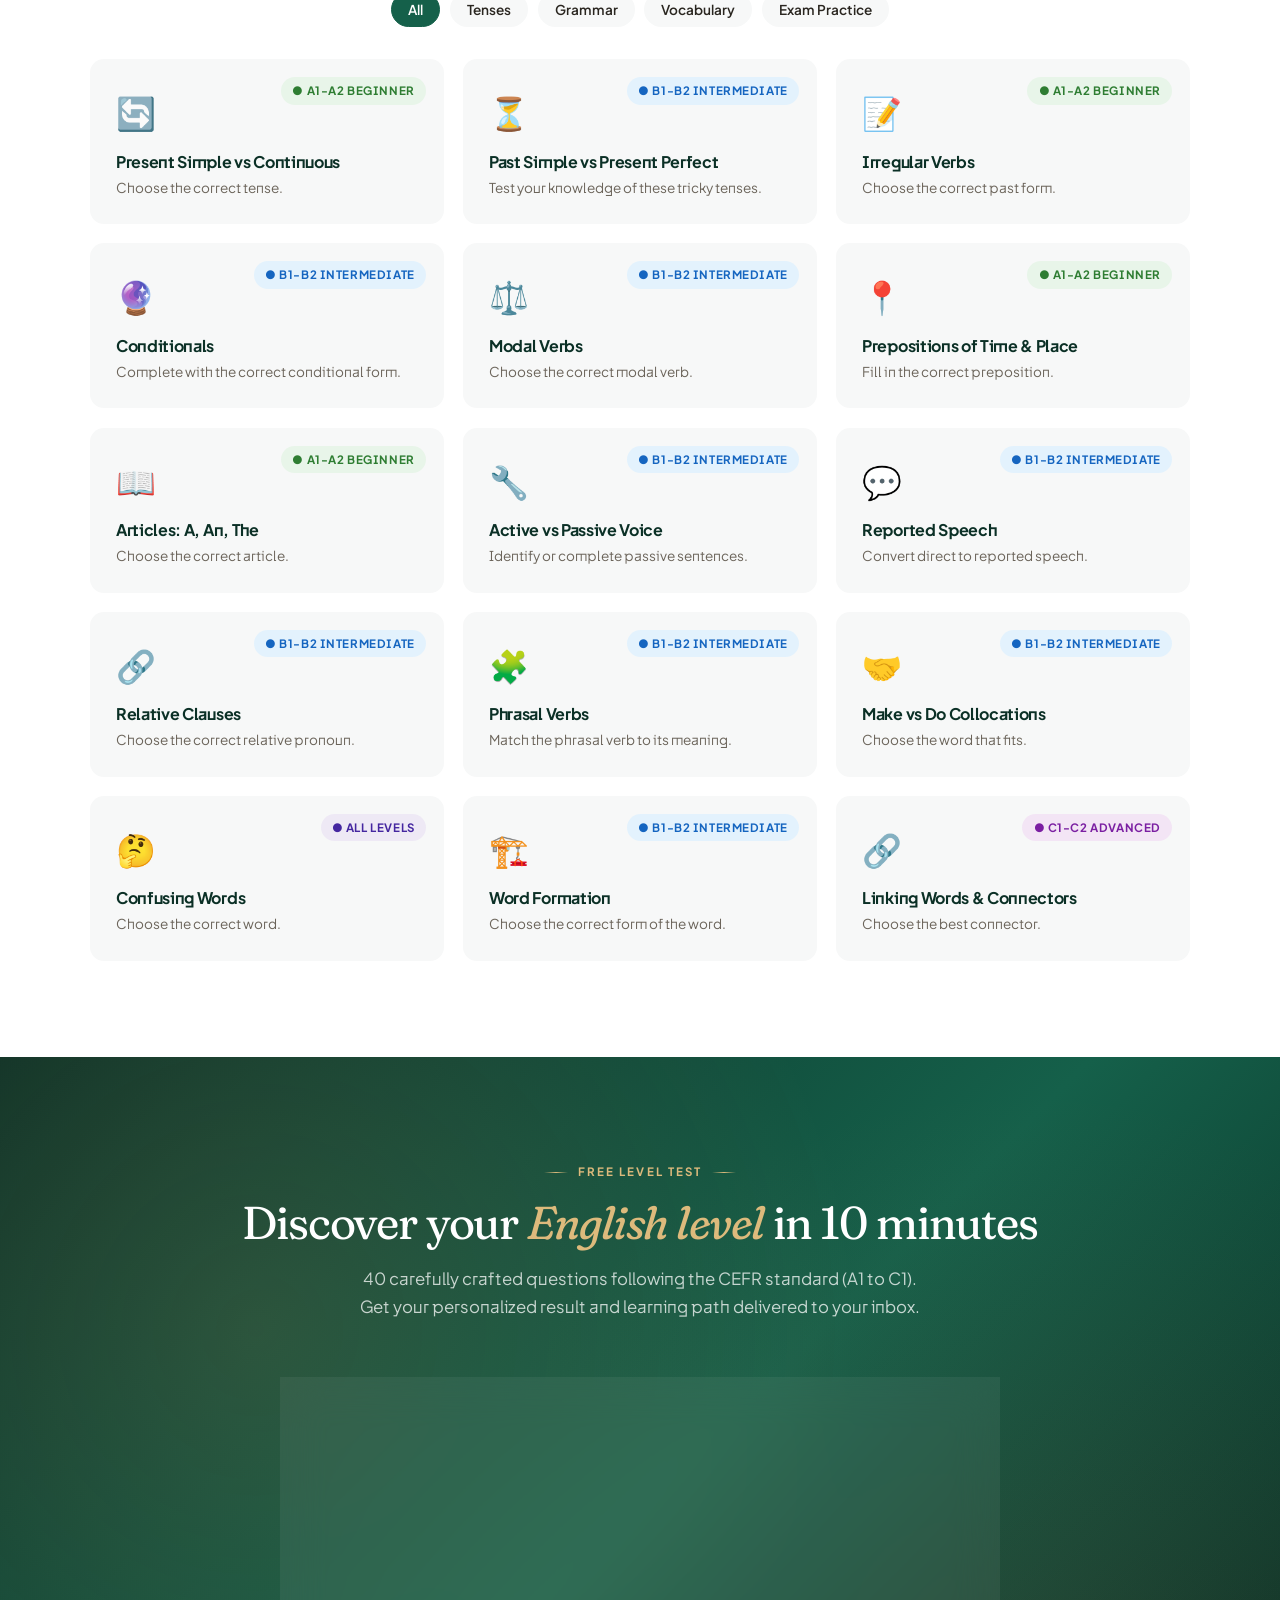
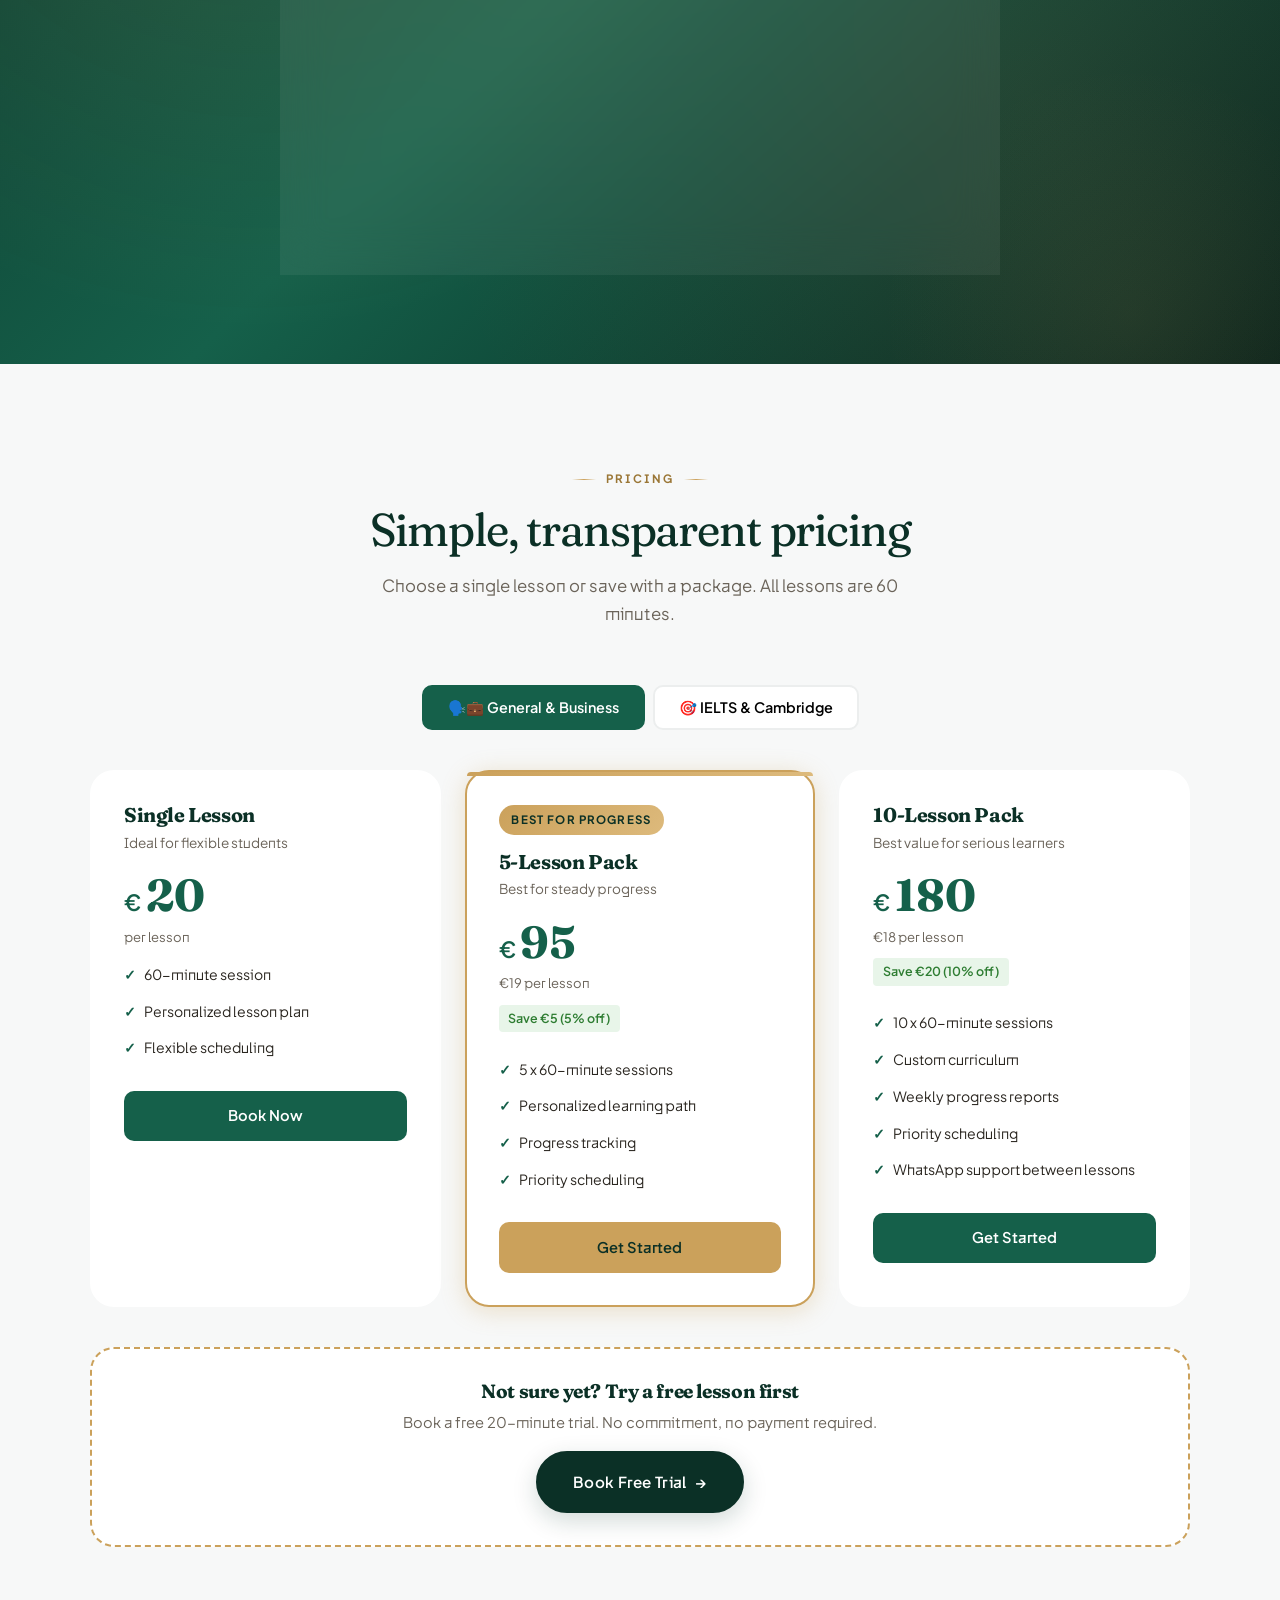
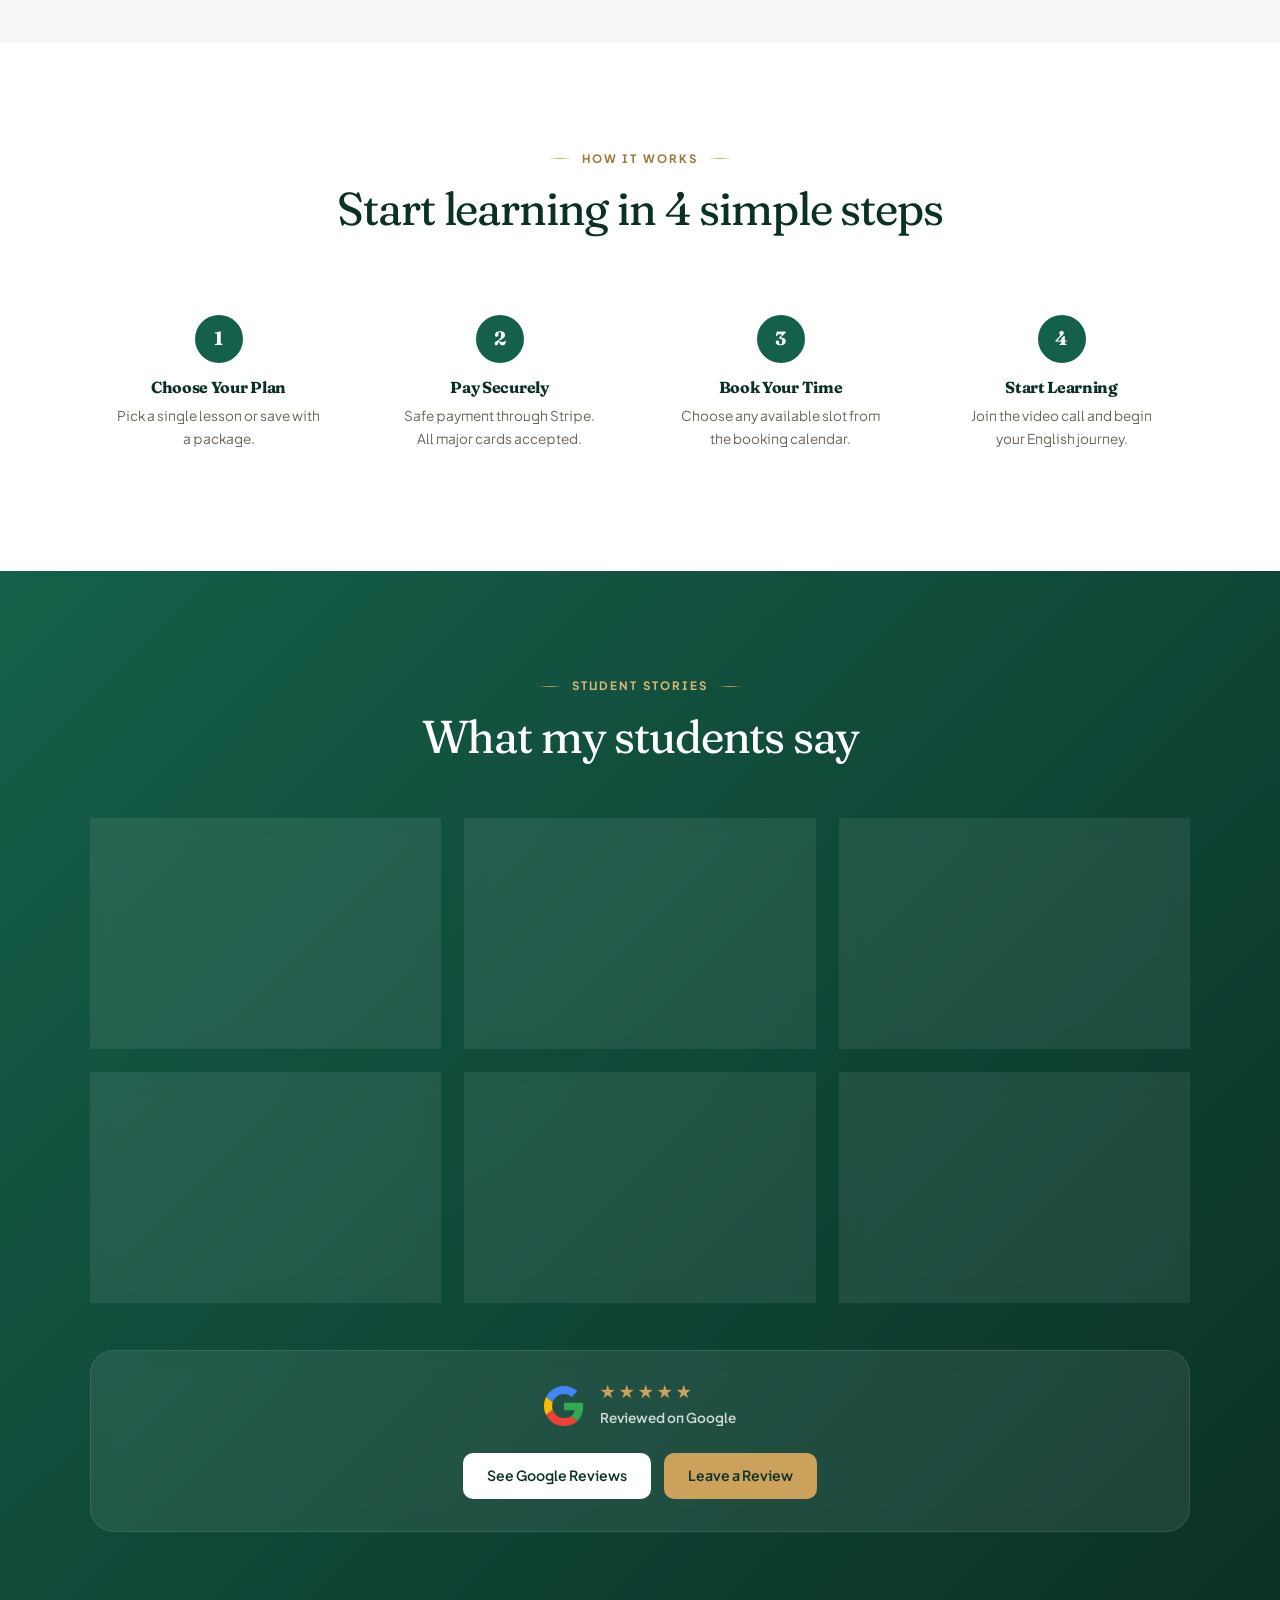
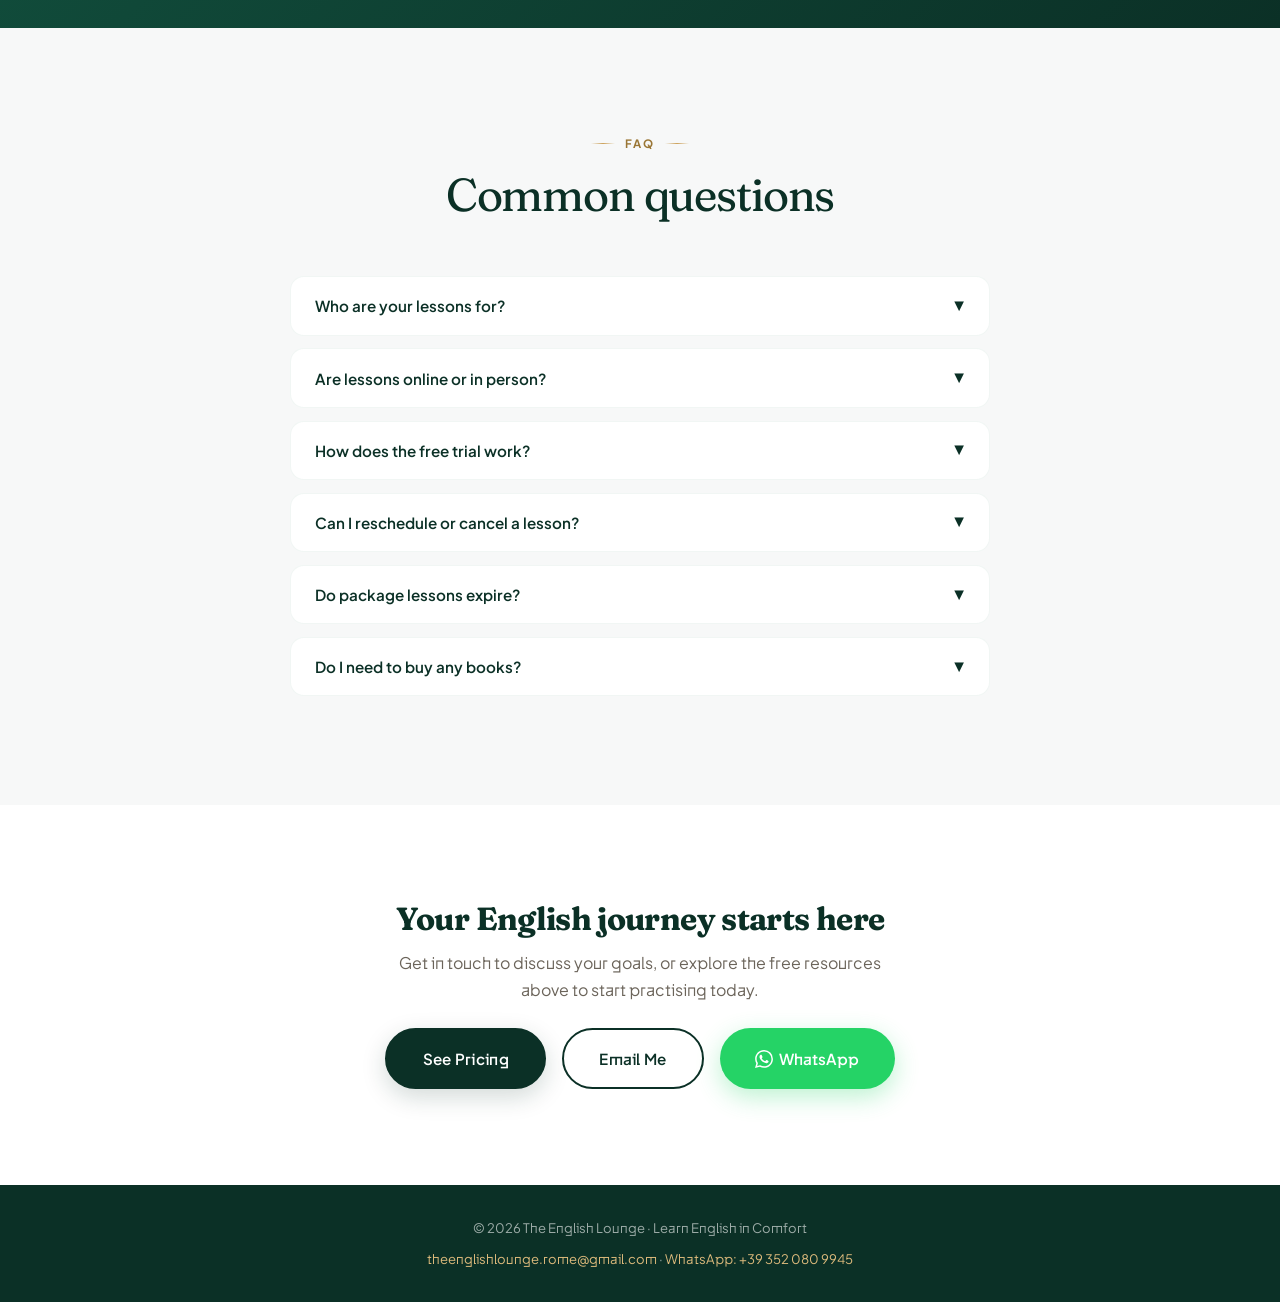
==== commit e043b992: "Fix formatting issues in index.html" ====
--- a/index.html
+++ b/index.html
@@ -2370,3 +2370,4 @@
 </script>
 </body>
 </html>
+
